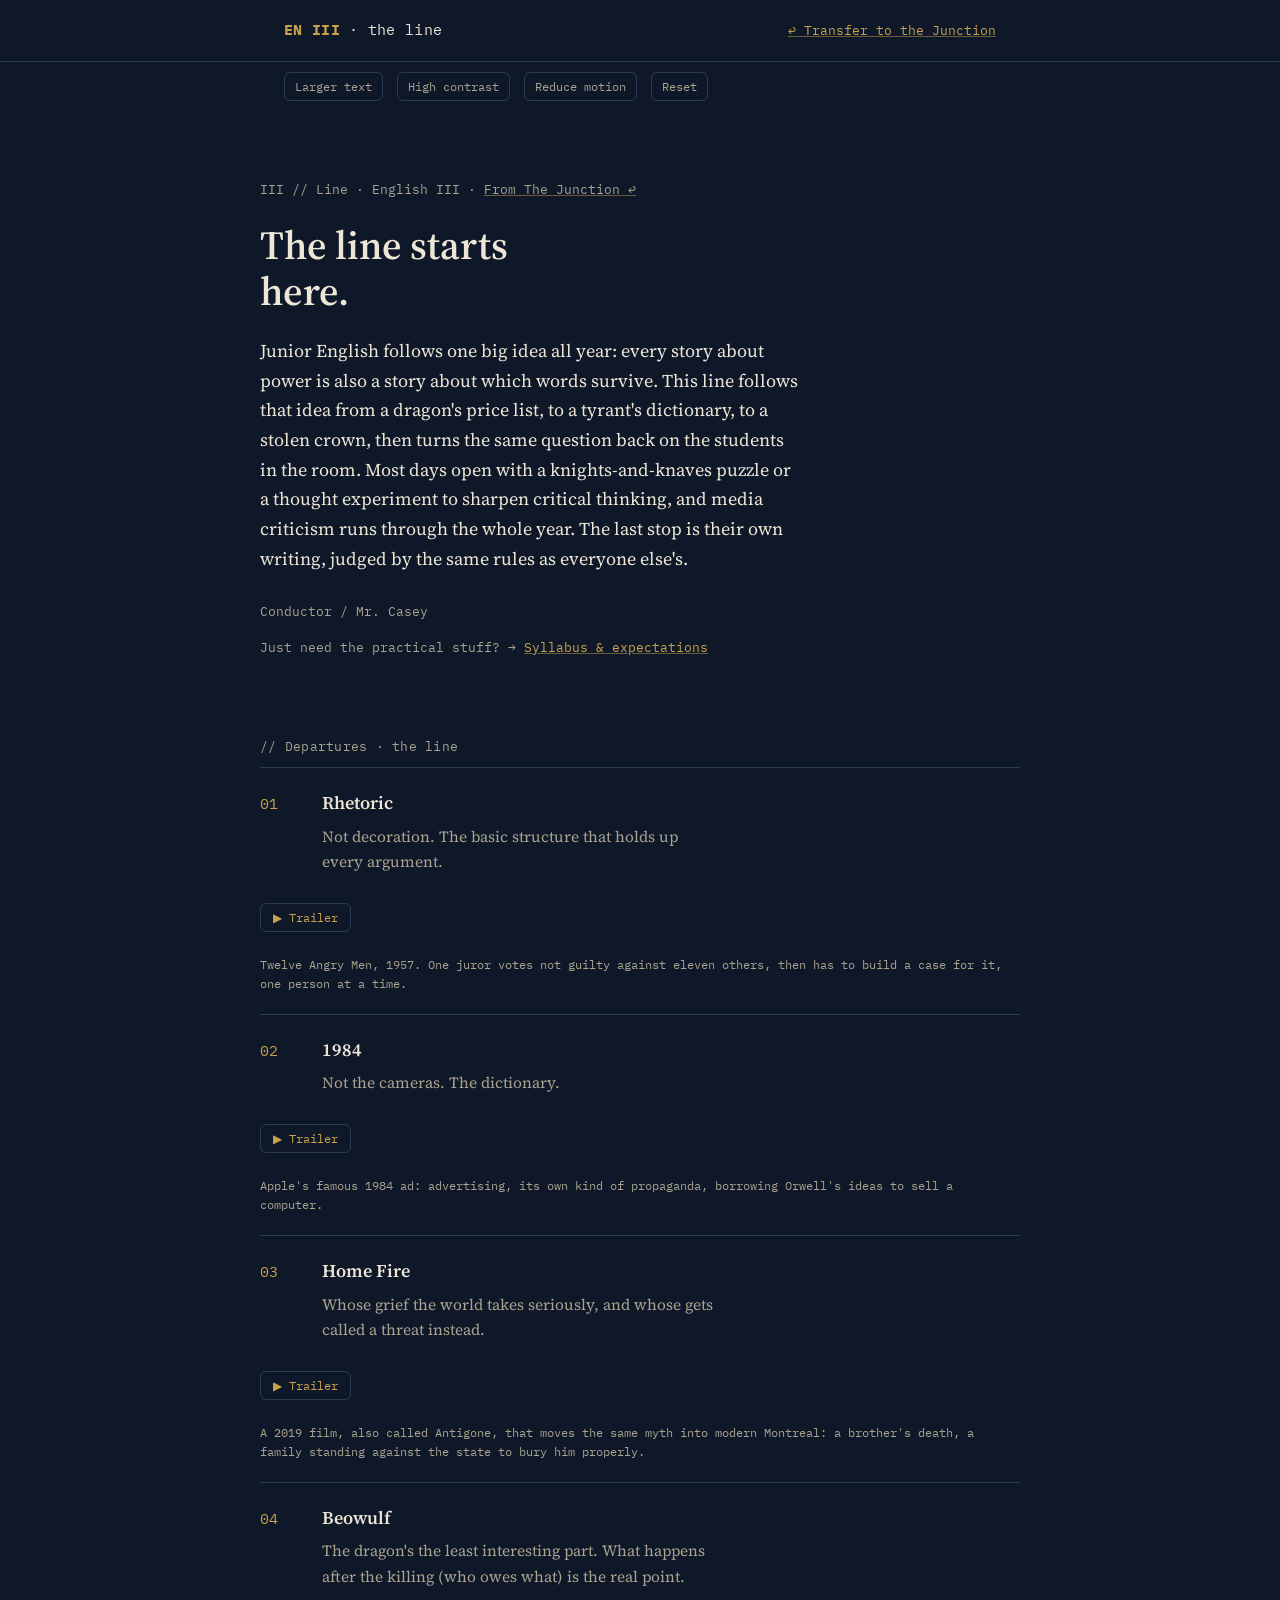
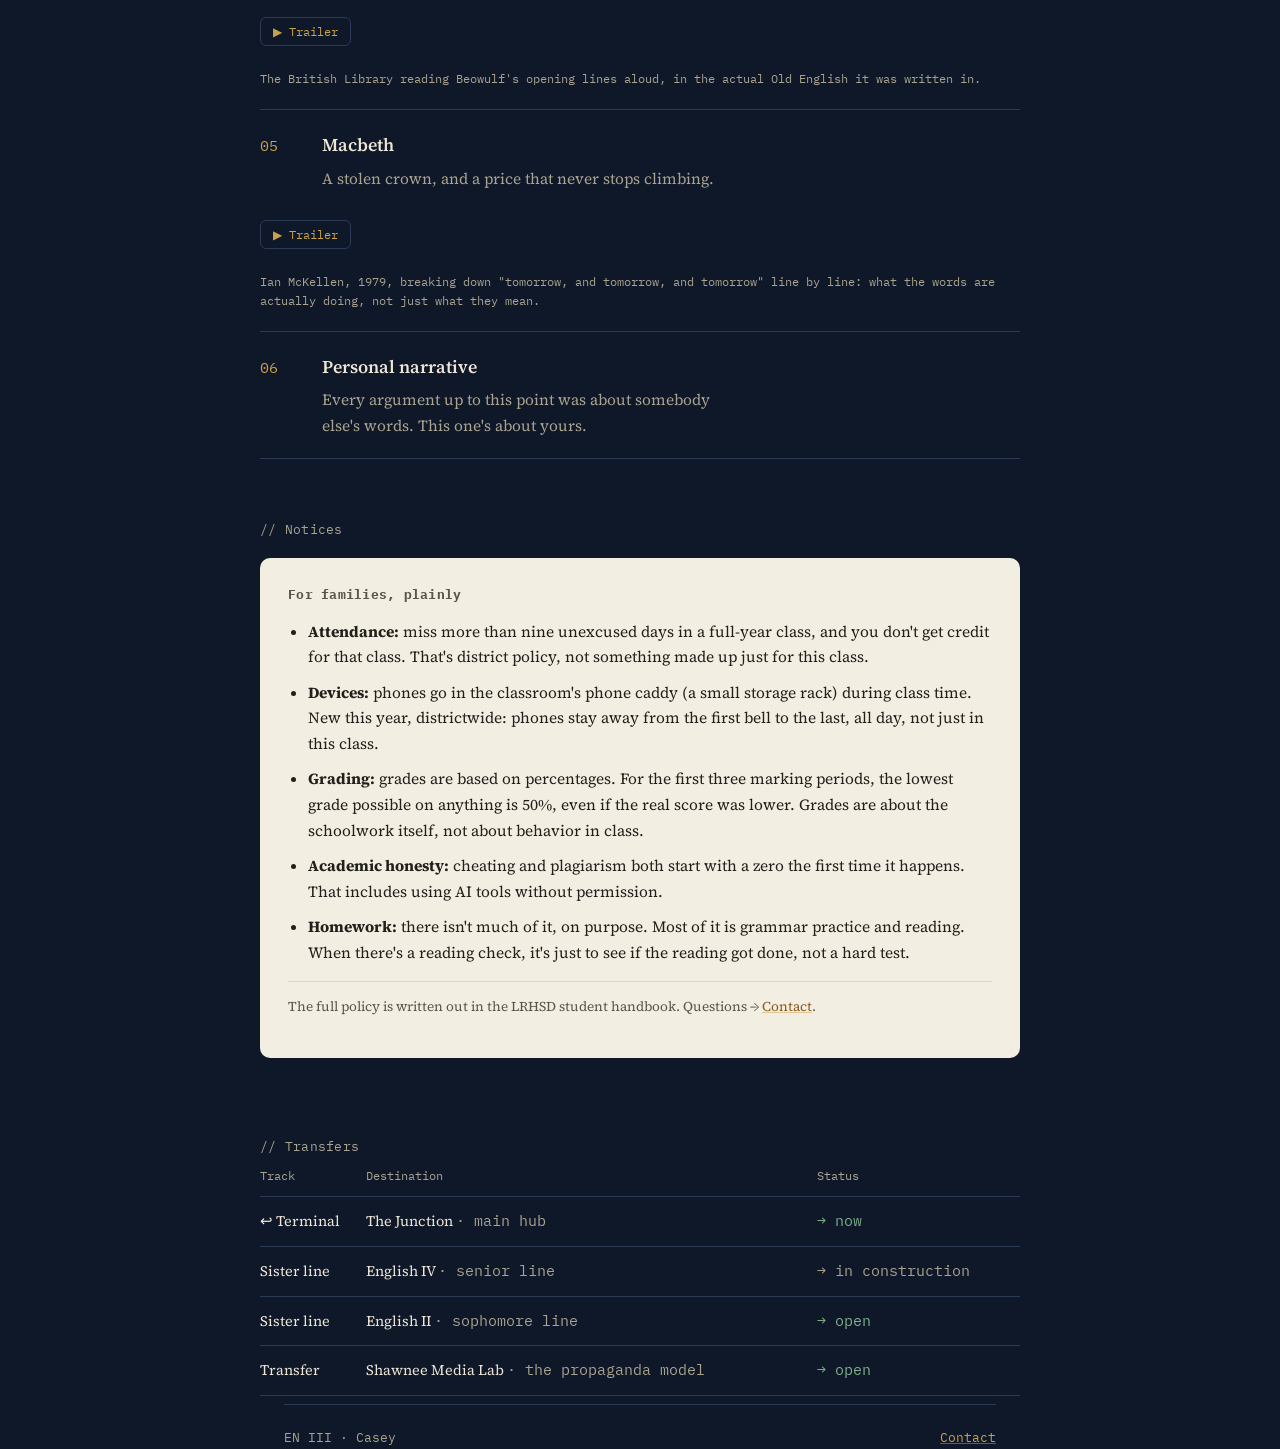
==== index.html @ c31d01c5 "Initial commit: english3 site source The junior-year English III line: an overview page (the six sto" ====
<!DOCTYPE html>
<html lang="en">
<head>
<meta charset="UTF-8">
<meta name="viewport" content="width=device-width, initial-scale=1.0">
<title>English III · the line</title>
<meta name="description" content="Junior English III at Shawnee, a line on the Junction. Stories about power, and how they decide which words survive. Beowulf, 1984, Home Fire, and Macbeth.">
<link rel="preconnect" href="https://fonts.googleapis.com">
<link rel="preconnect" href="https://fonts.gstatic.com" crossorigin>
<link href="https://fonts.googleapis.com/css2?family=IBM+Plex+Mono:wght@400;500;600&family=Source+Serif+4:opsz,wght@8..60,400;8..60,500;8..60,600;8..60,700&display=swap" rel="stylesheet">
<style>
  :root{
    --navy:#0F1829; --navy-2:#16213A; --navy-3:#1C2A47;
    --brass:#C9A24B; --brass-bright:#E3C374;
    --parchment:#EDE6D6; --parchment-dim:#A9A38F;
    --slate:#2B3A57;
    --paper:#F3EEE2; --ink:#22201A; --ink-dim:#5B5647;
    --serif:'Source Serif 4',Georgia,'Times New Roman',serif;
    --mono:'IBM Plex Mono',ui-monospace,'SFMono-Regular',Menlo,monospace;
    --radius:10px;
    --motion:1;
  }
  html.hc{
    --navy:#000000; --navy-2:#0A0A0A; --navy-3:#141414;
    --brass:#FFD866; --brass-bright:#FFE799;
    --parchment:#FFFFFF; --parchment-dim:#D8D8D8;
    --slate:#4A4A4A; --paper:#FFFFFF; --ink:#000000; --ink-dim:#333333;
  }
  html.rm{ --motion:0; }
  *{box-sizing:border-box;}
  html{scroll-behavior:smooth;}
  html.rm{scroll-behavior:auto;}
  body{
    margin:0; background:var(--navy); color:var(--parchment);
    font-family:var(--serif); font-size:17px; line-height:1.65;
    -webkit-font-smoothing:antialiased;
  }
  html.big body{ font-size:20px; }
  a{color:var(--brass); text-decoration-color:rgba(201,162,75,.5);}
  a:hover{color:var(--brass-bright);}
  a:focus-visible, button:focus-visible{
    outline:2px solid var(--brass-bright); outline-offset:3px;
  }
  .wrap{max-width:760px; margin:0 auto; padding:0 24px;}
  .mono{font-family:var(--mono);}
  .eyebrow{
    font-family:var(--mono); font-size:12.5px; letter-spacing:.02em;
    color:var(--parchment-dim); margin:0 0 10px;
  }

  /* header */
  header.top{
    border-bottom:1px solid var(--slate); padding:18px 0;
    position:sticky; top:0; background:var(--navy); z-index:10;
  }
  .top-row{display:flex; align-items:baseline; justify-content:space-between; gap:16px; flex-wrap:wrap;}
  .line-id{font-family:var(--mono); font-size:15px; letter-spacing:.02em; color:var(--parchment);}
  .line-id b{color:var(--brass);}
  .back-link{font-family:var(--mono); font-size:13px; white-space:nowrap;}

  /* hero */
  .hero{padding:56px 0 20px;}
  .breadcrumb{font-family:var(--mono); font-size:12.5px; color:var(--parchment-dim); margin-bottom:22px;}
  .breadcrumb a{color:var(--parchment-dim);}
  h1{
    font-family:var(--serif); font-weight:600; font-size:clamp(28px,4.6vw,40px);
    line-height:1.15; margin:0 0 22px; max-width:14ch;
  }
  h1 em{font-style:italic; color:var(--brass);}
  .thesis{max-width:60ch; font-size:18px; color:var(--parchment); margin:0 0 8px;}
  .thesis b{color:var(--brass-bright); font-weight:600;}
  .conductor-line{font-family:var(--mono); font-size:13px; color:var(--parchment-dim); margin:28px 0 14px;}

  /* photo empty-state */
  .photo-slot{
    border:1.5px dashed var(--slate); border-radius:var(--radius);
    padding:26px; display:flex; flex-direction:column; gap:6px;
    max-width:340px; color:var(--parchment-dim);
  }
  .photo-slot .fname{font-family:var(--mono); font-size:12px; color:var(--brass);}
  .photo-slot .note{font-size:14px; margin:0;}
  .status-line{
    font-family:var(--mono); font-size:12.5px; color:var(--parchment-dim);
    border-top:1px solid var(--slate); border-bottom:1px solid var(--slate);
    padding:14px 0; margin:36px 0 0;
  }

  /* departures */
  section.departures{padding:44px 0 8px;}
  .dep-list{list-style:none; margin:0; padding:0; border-top:1px solid var(--slate);}
  .dep{
    display:grid; grid-template-columns:44px 1fr auto; gap:18px;
    align-items:baseline; padding:20px 0; border-bottom:1px solid var(--slate);
  }
  .dep-num{font-family:var(--mono); color:var(--brass); font-size:15px;}
  .dep-body h3{margin:0 0 6px; font-size:18px; font-weight:600;}
  .dep-body p{margin:0; color:var(--parchment-dim); font-size:15.5px; max-width:50ch;}
  .dep-status{
    font-family:var(--mono); font-size:11.5px; color:var(--parchment-dim);
    white-space:nowrap; align-self:start; padding-top:3px;
  }
  .order-note{
    font-family:var(--mono); font-size:12.5px; color:var(--parchment-dim);
    margin:16px 0 0;
  }

  /* notices */
  section.notices{padding:52px 0 8px;}
  .notice{
    background:var(--paper); color:var(--ink); border-radius:var(--radius);
    padding:26px 28px; margin:18px 0;
  }
  .notice h3{
    font-family:var(--mono); font-size:12.5px; letter-spacing:.02em;
    text-transform:none; margin:0 0 14px; color:var(--ink-dim);
  }
  .notice ul{margin:0; padding-left:20px;}
  .notice li{margin:0 0 10px; font-size:15.5px;}
  .notice li:last-child{margin-bottom:0;}
  .notice a{color:#8A5A1C;}
  .notice .fine{font-size:13.5px; color:var(--ink-dim); margin-top:16px; padding-top:14px; border-top:1px solid #DDD5C2;}

  /* transfers */
  section.transfers{padding:52px 0 8px;}
  table{width:100%; border-collapse:collapse; font-size:14.5px;}
  th{
    font-family:var(--mono); font-size:11.5px; text-align:left; color:var(--parchment-dim);
    font-weight:400; padding:0 0 10px; border-bottom:1px solid var(--slate);
  }
  td{padding:12px 0; border-bottom:1px solid var(--slate); vertical-align:baseline;}
  .status-open{color:#7FB08A;}
  .status-plan{color:var(--parchment-dim);}

  /* footer */
  footer{padding:40px 0 60px; margin-top:20px;}
  .foot-row{
    display:flex; justify-content:space-between; align-items:center;
    flex-wrap:wrap; gap:12px; font-family:var(--mono); font-size:13px; color:var(--parchment-dim);
    border-top:1px solid var(--slate); padding-top:22px;
  }

  /* accessibility bar */
  .a11y{
    max-width:760px; margin:0 auto; padding:10px 24px;
    display:flex; gap:14px; flex-wrap:wrap; font-family:var(--mono); font-size:12px;
  }
  .a11y button{
    background:none; border:1px solid var(--slate); color:var(--parchment-dim);
    padding:6px 10px; border-radius:6px; cursor:pointer; font-family:var(--mono); font-size:12px;
  }
  .a11y button:hover{color:var(--parchment); border-color:var(--brass);}
  .a11y button[aria-pressed="true"]{color:var(--navy); background:var(--brass); border-color:var(--brass);}

  /* trailers */
  .trailer-toggle{
    grid-column:1 / -1; margin-top:10px; width:max-content;
    background:none; border:1px solid var(--slate); color:var(--brass);
    font-family:var(--mono); font-size:12px; padding:6px 12px; border-radius:6px; cursor:pointer;
  }
  .trailer-toggle:hover{border-color:var(--brass); color:var(--brass-bright);}
  .trailer-toggle[aria-expanded="true"]{color:var(--brass-bright);}
  .trailer-embed{
    grid-column:1 / -1; margin-top:14px; position:relative; width:100%;
    padding-bottom:56.25%; height:0; overflow:hidden; border-radius:var(--radius); display:none;
  }
  .trailer-embed.open{display:block;}
  .trailer-embed iframe{position:absolute; top:0; left:0; width:100%; height:100%; border:0;}
  .trailer-note{grid-column:1 / -1; margin:6px 0 0; font-family:var(--mono); font-size:11.5px; color:var(--parchment-dim);}
  .trailer-empty{
    grid-column:1 / -1; margin-top:10px; border:1.5px dashed var(--slate); border-radius:8px;
    padding:10px 14px; font-family:var(--mono); font-size:12px; color:var(--parchment-dim);
  }

  @media (max-width:560px){
    .dep{grid-template-columns:32px 1fr; }
    .dep-status{grid-column:2; }
    table, thead, tbody, tr, th, td{display:block;}
    thead{display:none;}
    table{border-top:1px solid var(--slate);}
    tr{border-bottom:1px solid var(--slate); padding:12px 0;}
    td{border:none; padding:2px 0;}
    td::before{
      content:attr(data-label) ": "; font-family:var(--mono);
      font-size:11px; color:var(--parchment-dim);
    }
  }
</style>
</head>
<body>

<h2 style="position:absolute;width:1px;height:1px;overflow:hidden;clip:rect(0,0,0,0);white-space:nowrap;">
  English III line page: a course overview, six stops still being planned, and a plain notice for families about attendance, phones, grades, and academic honesty.
</h2>

<header class="top">
  <div class="wrap top-row">
    <span class="line-id"><b>EN III</b> · the line</span>
    <a class="back-link" href="https://shawneehub.netlify.app/">↩ Transfer to the Junction</a>
  </div>
</header>

<div class="a11y" role="group" aria-label="Accessibility settings">
  <button type="button" id="btn-big" aria-pressed="false">Larger text</button>
  <button type="button" id="btn-hc" aria-pressed="false">High contrast</button>
  <button type="button" id="btn-rm" aria-pressed="false">Reduce motion</button>
  <button type="button" id="btn-reset">Reset</button>
</div>

<main>
  <section class="hero wrap">
    <p class="breadcrumb">III // Line · English III · <a href="https://shawneehub.netlify.app/">From The Junction ↩</a></p>
    <h1>The line starts here.</h1>
    <p class="thesis">Junior English follows one big idea all year: every story about power is also a story about which words survive. This line follows that idea from a dragon's price list, to a tyrant's dictionary, to a stolen crown, then turns the same question back on the students in the room. Most days open with a knights-and-knaves puzzle or a thought experiment to sharpen critical thinking, and media criticism runs through the whole year. The last stop is their own writing, judged by the same rules as everyone else's.</p>

    <p class="conductor-line">Conductor / Mr. Casey</p>
    <p class="conductor-line" style="margin-top:14px;">Just need the practical stuff? → <a href="/syllabus/">Syllabus &amp; expectations</a></p>
  </section>

  <section class="departures wrap">
    <p class="eyebrow">// Departures · the line</p>
    <ol class="dep-list">
      <li class="dep">
        <span class="dep-num mono">01</span>
        <div class="dep-body">
          <h3>Rhetoric</h3>
          <p>Not decoration. The basic structure that holds up every argument.</p>
        </div>
        <button type="button" class="trailer-toggle" aria-expanded="false" data-video="5xNlNV-UIUs">▶ Trailer</button>
        <div class="trailer-embed"></div>
        <p class="trailer-note">Twelve Angry Men, 1957. One juror votes not guilty against eleven others, then has to build a case for it, one person at a time.</p>
      </li>
      <li class="dep">
        <span class="dep-num mono">02</span>
        <div class="dep-body">
          <h3>1984</h3>
          <p>Not the cameras. The dictionary.</p>
        </div>
        <button type="button" class="trailer-toggle" aria-expanded="false" data-video="2zfqw8nhUwA">▶ Trailer</button>
        <div class="trailer-embed"></div>
        <p class="trailer-note">Apple's famous 1984 ad: advertising, its own kind of propaganda, borrowing Orwell's ideas to sell a computer.</p>
      </li>
      <li class="dep">
        <span class="dep-num mono">03</span>
        <div class="dep-body">
          <h3>Home Fire</h3>
          <p>Whose grief the world takes seriously, and whose gets called a threat instead.</p>
        </div>
        <button type="button" class="trailer-toggle" aria-expanded="false" data-video="3fFG0wYyR0Q">▶ Trailer</button>
        <div class="trailer-embed"></div>
        <p class="trailer-note">A 2019 film, also called Antigone, that moves the same myth into modern Montreal: a brother's death, a family standing against the state to bury him properly.</p>
      </li>
      <li class="dep">
        <span class="dep-num mono">04</span>
        <div class="dep-body">
          <h3>Beowulf</h3>
          <p>The dragon's the least interesting part. What happens after the killing (who owes what) is the real point.</p>
        </div>
        <button type="button" class="trailer-toggle" aria-expanded="false" data-video="QT5nja2Wy28">▶ Trailer</button>
        <div class="trailer-embed"></div>
        <p class="trailer-note">The British Library reading Beowulf's opening lines aloud, in the actual Old English it was written in.</p>
      </li>
      <li class="dep">
        <span class="dep-num mono">05</span>
        <div class="dep-body">
          <h3>Macbeth</h3>
          <p>A stolen crown, and a price that never stops climbing.</p>
        </div>
        <button type="button" class="trailer-toggle" aria-expanded="false" data-video="zGbZCgHQ9m8">▶ Trailer</button>
        <div class="trailer-embed"></div>
        <p class="trailer-note">Ian McKellen, 1979, breaking down "tomorrow, and tomorrow, and tomorrow" line by line: what the words are actually doing, not just what they mean.</p>
      </li>
      <li class="dep">
        <span class="dep-num mono">06</span>
        <div class="dep-body">
          <h3>Personal narrative</h3>
          <p>Every argument up to this point was about somebody else's words. This one's about yours.</p>
        </div>
      </li>
    </ol>
  </section>

  <section class="notices wrap">
    <p class="eyebrow">// Notices</p>
    <div class="notice">
      <h3>For families, plainly</h3>
      <ul>
        <li><b>Attendance:</b> miss more than nine unexcused days in a full-year class, and you don't get credit for that class. That's district policy, not something made up just for this class.</li>
        <li><b>Devices:</b> phones go in the classroom's phone caddy (a small storage rack) during class time. New this year, districtwide: phones stay away from the first bell to the last, all day, not just in this class.</li>
        <li><b>Grading:</b> grades are based on percentages. For the first three marking periods, the lowest grade possible on anything is 50%, even if the real score was lower. Grades are about the schoolwork itself, not about behavior in class.</li>
        <li><b>Academic honesty:</b> cheating and plagiarism both start with a zero the first time it happens. That includes using AI tools without permission.</li>
        <li><b>Homework:</b> there isn't much of it, on purpose. Most of it is grammar practice and reading. When there's a reading check, it's just to see if the reading got done, not a hard test.</li>
      </ul>
      <p class="fine">The full policy is written out in the LRHSD student handbook. Questions → <a href="https://shawneehub.netlify.app/pages/contact">Contact</a>.</p>
    </div>
  </section>

  <section class="transfers wrap">
    <p class="eyebrow">// Transfers</p>
    <table>
      <thead><tr><th>Track</th><th>Destination</th><th>Status</th></tr></thead>
      <tbody>
        <tr><td data-label="Track">↩ Terminal</td><td data-label="Destination">The Junction <span class="mono" style="color:var(--parchment-dim);">· main hub</span></td><td data-label="Status" class="status-open mono">→ now</td></tr>
        <tr><td data-label="Track">Sister line</td><td data-label="Destination">English IV <span class="mono" style="color:var(--parchment-dim);">· senior line</span></td><td data-label="Status" class="status-plan mono">→ in construction</td></tr>
        <tr><td data-label="Track">Sister line</td><td data-label="Destination">English II <span class="mono" style="color:var(--parchment-dim);">· sophomore line</span></td><td data-label="Status" class="status-open mono">→ open</td></tr>
        <tr><td data-label="Track">Transfer</td><td data-label="Destination">Shawnee Media Lab <span class="mono" style="color:var(--parchment-dim);">· the propaganda model</span></td><td data-label="Status" class="status-open mono">→ open</td></tr>
      </tbody>
    </table>
  </section>

  <footer class="wrap">
    <div class="foot-row">
      <span>EN III · Casey</span>
      <a href="https://shawneehub.netlify.app/pages/contact">Contact</a>
    </div>
  </footer>
</main>

<script>
(function(){
  var html = document.documentElement;
  var map = { big:'btn-big', hc:'btn-hc', rm:'btn-rm' };
  function apply(){
    Object.keys(map).forEach(function(cls){
      var on = localStorage.getItem('en3-'+cls) === '1';
      html.classList.toggle(cls, on);
      document.getElementById(map[cls]).setAttribute('aria-pressed', on ? 'true' : 'false');
    });
  }
  Object.keys(map).forEach(function(cls){
    document.getElementById(map[cls]).addEventListener('click', function(){
      var on = localStorage.getItem('en3-'+cls) === '1';
      localStorage.setItem('en3-'+cls, on ? '0' : '1');
      apply();
    });
  });
  document.getElementById('btn-reset').addEventListener('click', function(){
    Object.keys(map).forEach(function(cls){ localStorage.removeItem('en3-'+cls); });
    apply();
  });
  apply();

  document.querySelectorAll('.trailer-toggle').forEach(function(btn){
    var embed = btn.nextElementSibling;
    btn.addEventListener('click', function(){
      var open = btn.getAttribute('aria-expanded') === 'true';
      if (open){
        embed.classList.remove('open');
        embed.innerHTML = '';
        btn.setAttribute('aria-expanded','false');
        btn.textContent = '▶ Trailer';
      } else {
        var id = btn.getAttribute('data-video');
        var iframe = document.createElement('iframe');
        iframe.src = 'https://www.youtube-nocookie.com/embed/' + id;
        iframe.title = btn.closest('.dep').querySelector('h3').textContent + ' trailer';
        iframe.allow = 'accelerometer; encrypted-media; gyroscope; picture-in-picture';
        iframe.loading = 'lazy';
        embed.appendChild(iframe);
        embed.classList.add('open');
        btn.setAttribute('aria-expanded','true');
        btn.textContent = '▲ Close';
      }
    });
  });
})();
</script>
</body>
</html>
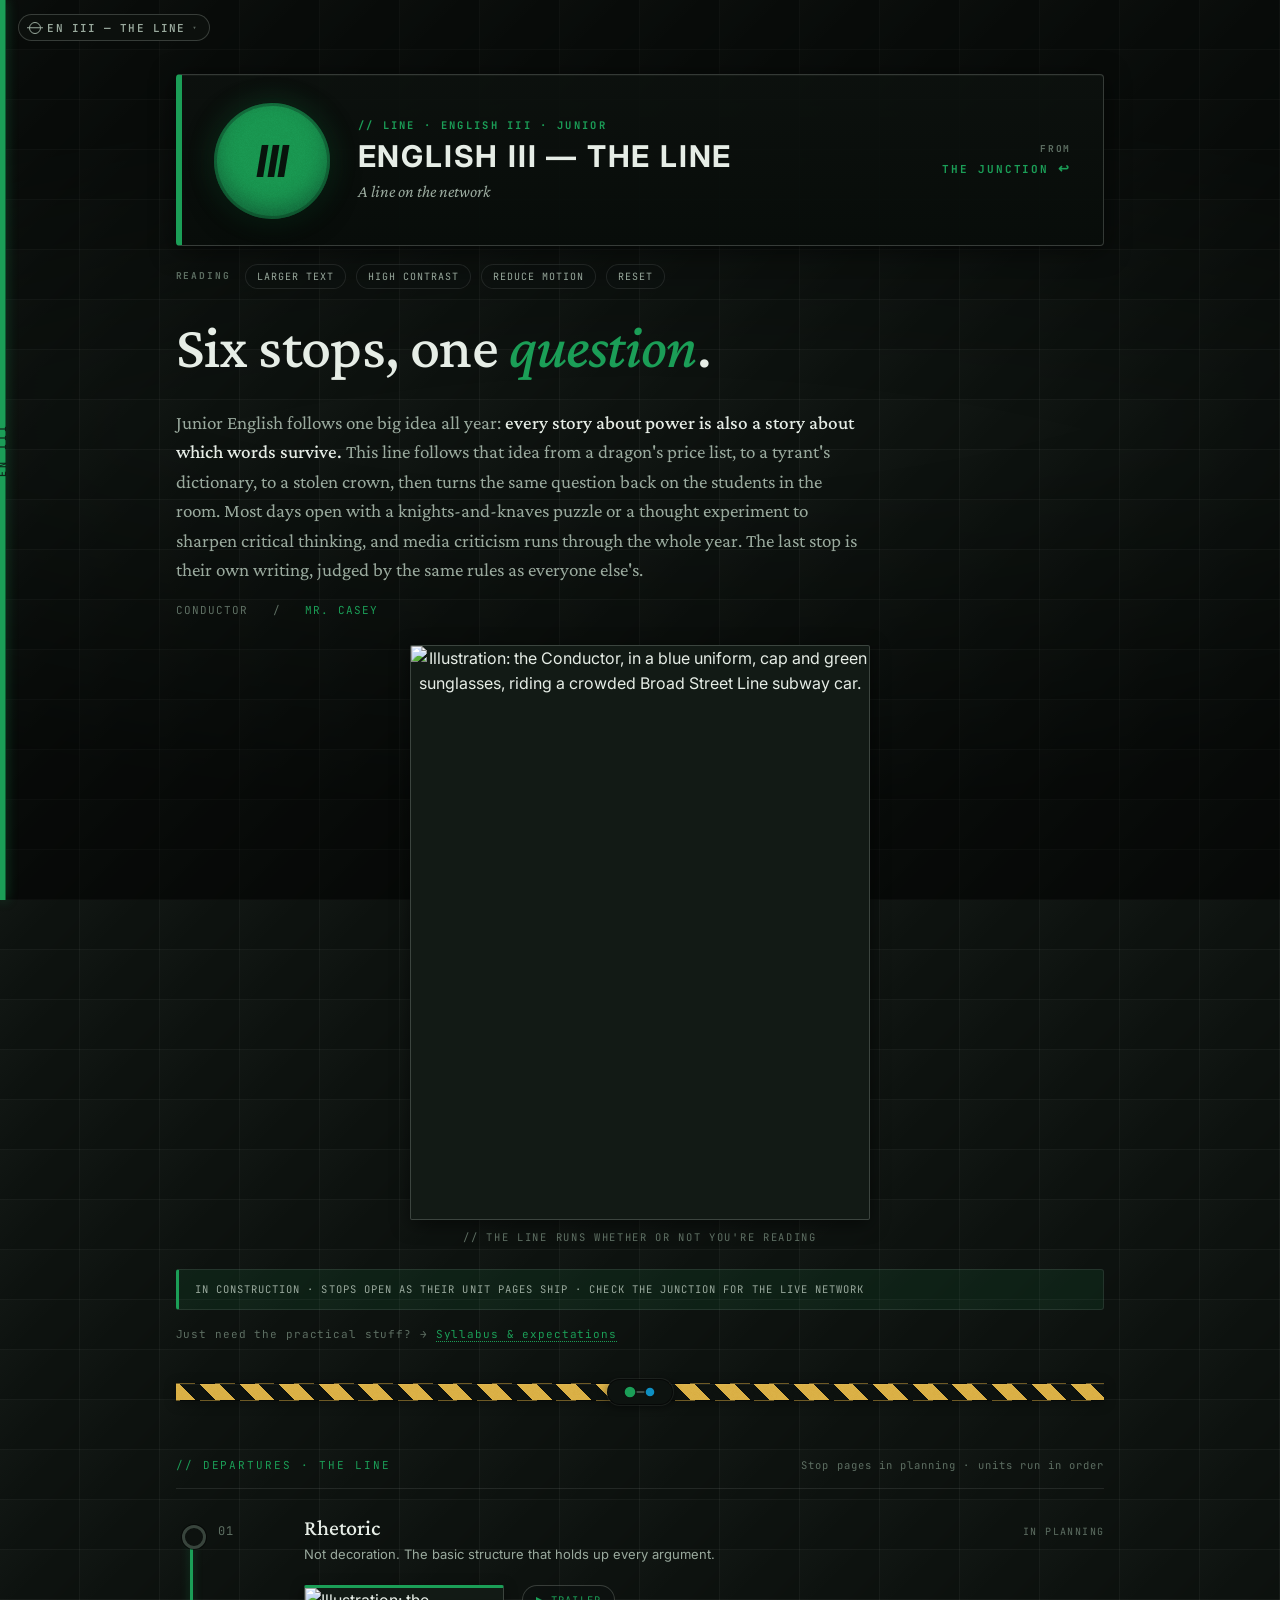
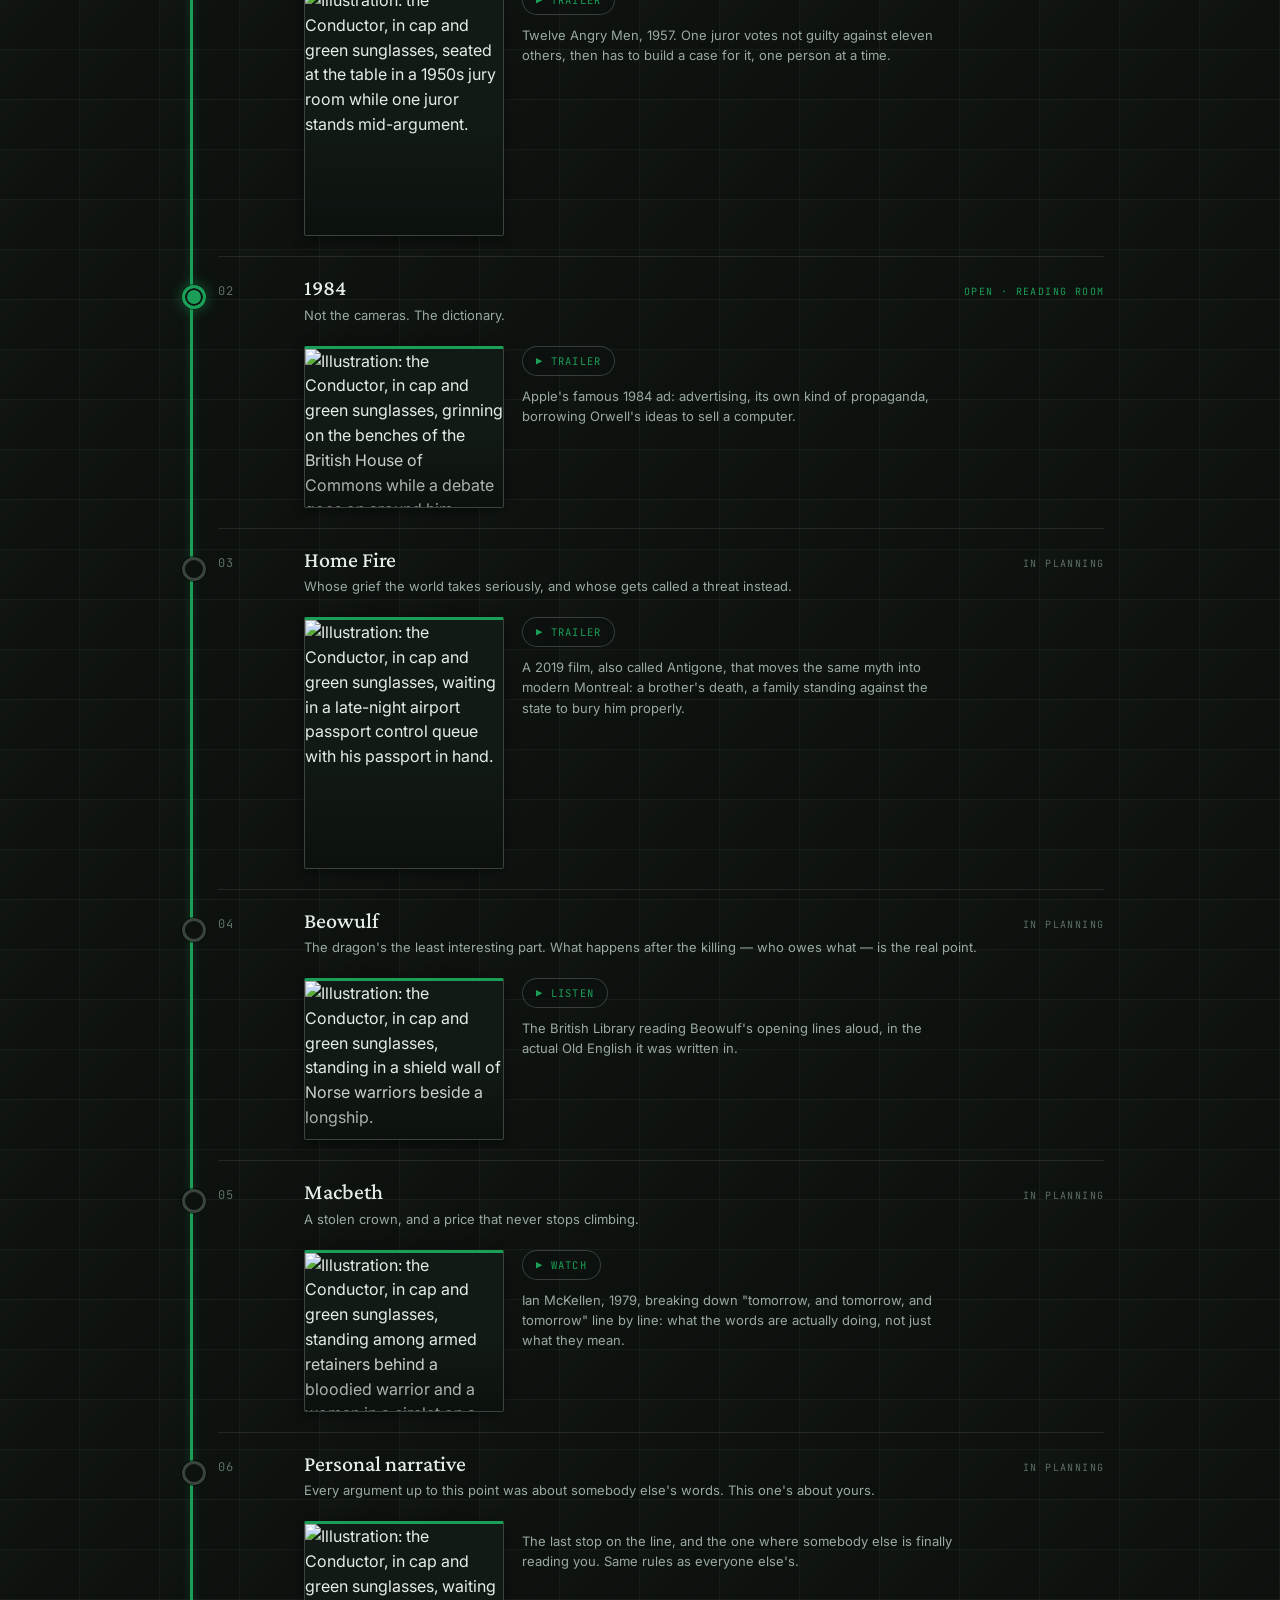
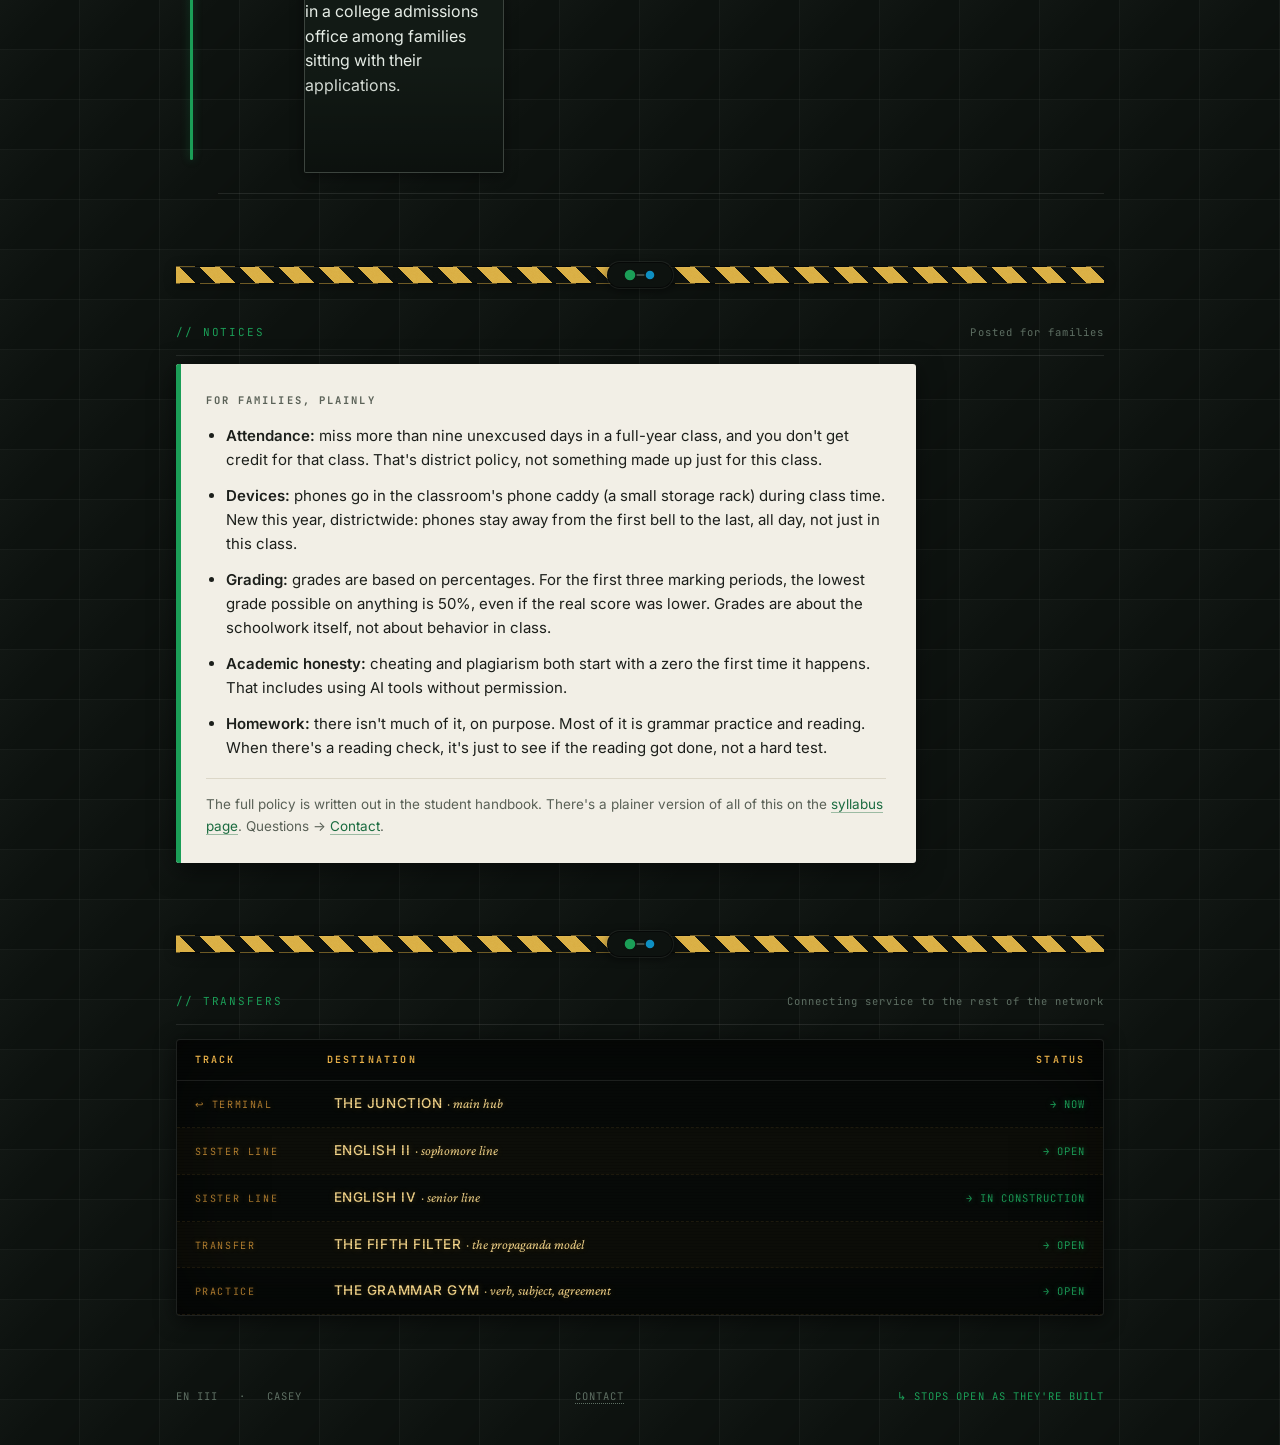
==== commit d04eca38: "English III: line page, SEPTA styles and icons as live Root files exactly as caseyenglish3.netlify.a" ====
--- a/index.html
+++ b/index.html
@@ -3,284 +3,885 @@
 <head>
 <meta charset="UTF-8">
 <meta name="viewport" content="width=device-width, initial-scale=1.0">
-<title>English III · the line</title>
-<meta name="description" content="Junior English III at Shawnee, a line on the Junction. Stories about power, and how they decide which words survive. Beowulf, 1984, Home Fire, and Macbeth.">
+<title>English III — the line</title>
+<meta name="description" content="Junior English III at Shawnee, a line on the Junction. Stories about power, and how they decide which words survive. Rhetoric, 1984, Home Fire, Beowulf, Macbeth.">
+<link rel="icon" href="/favicon.svg" type="image/svg+xml">
+<link rel="alternate icon" href="/favicon.ico" sizes="48x48 32x32 16x16">
+<link rel="apple-touch-icon" href="/apple-touch-icon.png">
+<meta name="theme-color" content="#0D120F">
+<link rel="canonical" href="https://caseyenglish3.netlify.app/">
+<meta property="og:type" content="website">
+<meta property="og:site_name" content="The Junction">
+<meta property="og:title" content="English III — the line">
+<meta property="og:description" content="Junior English III at Shawnee. Every story about power is also a story about which words survive. Six stops: rhetoric, 1984, Home Fire, Beowulf, Macbeth, and your own writing.">
+<meta property="og:url" content="https://caseyenglish3.netlify.app/">
+<meta property="og:image" content="https://caseyenglish3.netlify.app/img/og-card.jpg">
+<meta property="og:image:type" content="image/jpeg">
+<meta property="og:image:width" content="1200">
+<meta property="og:image:height" content="630">
+<meta property="og:image:alt" content="The Conductor busking with an accordion on a green-tiled subway platform, under the words English III — the line.">
+<meta name="twitter:card" content="summary_large_image">
+<meta name="twitter:title" content="English III — the line">
+<meta name="twitter:description" content="Junior English III at Shawnee. Every story about power is also a story about which words survive.">
+<meta name="twitter:image" content="https://caseyenglish3.netlify.app/img/og-card.jpg">
 <link rel="preconnect" href="https://fonts.googleapis.com">
 <link rel="preconnect" href="https://fonts.gstatic.com" crossorigin>
-<link href="https://fonts.googleapis.com/css2?family=IBM+Plex+Mono:wght@400;500;600&family=Source+Serif+4:opsz,wght@8..60,400;8..60,500;8..60,600;8..60,700&display=swap" rel="stylesheet">
+<link href="https://fonts.googleapis.com/css2?family=Crimson+Pro:ital,wght@0,400;0,500;0,600;1,400&family=Inter:wght@300;400;500;600;700&family=JetBrains+Mono:wght@400;500;700&display=swap" rel="stylesheet">
+
 <style>
-  :root{
-    --navy:#0F1829; --navy-2:#16213A; --navy-3:#1C2A47;
-    --brass:#C9A24B; --brass-bright:#E3C374;
-    --parchment:#EDE6D6; --parchment-dim:#A9A38F;
-    --slate:#2B3A57;
-    --paper:#F3EEE2; --ink:#22201A; --ink-dim:#5B5647;
-    --serif:'Source Serif 4',Georgia,'Times New Roman',serif;
-    --mono:'IBM Plex Mono',ui-monospace,'SFMono-Regular',Menlo,monospace;
-    --radius:10px;
-    --motion:1;
-  }
-  html.hc{
-    --navy:#000000; --navy-2:#0A0A0A; --navy-3:#141414;
-    --brass:#FFD866; --brass-bright:#FFE799;
-    --parchment:#FFFFFF; --parchment-dim:#D8D8D8;
-    --slate:#4A4A4A; --paper:#FFFFFF; --ink:#000000; --ink-dim:#333333;
-  }
-  html.rm{ --motion:0; }
-  *{box-sizing:border-box;}
-  html{scroll-behavior:smooth;}
-  html.rm{scroll-behavior:auto;}
-  body{
-    margin:0; background:var(--navy); color:var(--parchment);
-    font-family:var(--serif); font-size:17px; line-height:1.65;
-    -webkit-font-smoothing:antialiased;
-  }
-  html.big body{ font-size:20px; }
-  a{color:var(--brass); text-decoration-color:rgba(201,162,75,.5);}
-  a:hover{color:var(--brass-bright);}
-  a:focus-visible, button:focus-visible{
-    outline:2px solid var(--brass-bright); outline-offset:3px;
-  }
-  .wrap{max-width:760px; margin:0 auto; padding:0 24px;}
-  .mono{font-family:var(--mono);}
-  .eyebrow{
-    font-family:var(--mono); font-size:12.5px; letter-spacing:.02em;
-    color:var(--parchment-dim); margin:0 0 10px;
-  }
-
-  /* header */
-  header.top{
-    border-bottom:1px solid var(--slate); padding:18px 0;
-    position:sticky; top:0; background:var(--navy); z-index:10;
-  }
-  .top-row{display:flex; align-items:baseline; justify-content:space-between; gap:16px; flex-wrap:wrap;}
-  .line-id{font-family:var(--mono); font-size:15px; letter-spacing:.02em; color:var(--parchment);}
-  .line-id b{color:var(--brass);}
-  .back-link{font-family:var(--mono); font-size:13px; white-space:nowrap;}
-
-  /* hero */
-  .hero{padding:56px 0 20px;}
-  .breadcrumb{font-family:var(--mono); font-size:12.5px; color:var(--parchment-dim); margin-bottom:22px;}
-  .breadcrumb a{color:var(--parchment-dim);}
-  h1{
-    font-family:var(--serif); font-weight:600; font-size:clamp(28px,4.6vw,40px);
-    line-height:1.15; margin:0 0 22px; max-width:14ch;
-  }
-  h1 em{font-style:italic; color:var(--brass);}
-  .thesis{max-width:60ch; font-size:18px; color:var(--parchment); margin:0 0 8px;}
-  .thesis b{color:var(--brass-bright); font-weight:600;}
-  .conductor-line{font-family:var(--mono); font-size:13px; color:var(--parchment-dim); margin:28px 0 14px;}
-
-  /* photo empty-state */
-  .photo-slot{
-    border:1.5px dashed var(--slate); border-radius:var(--radius);
-    padding:26px; display:flex; flex-direction:column; gap:6px;
-    max-width:340px; color:var(--parchment-dim);
-  }
-  .photo-slot .fname{font-family:var(--mono); font-size:12px; color:var(--brass);}
-  .photo-slot .note{font-size:14px; margin:0;}
-  .status-line{
-    font-family:var(--mono); font-size:12.5px; color:var(--parchment-dim);
-    border-top:1px solid var(--slate); border-bottom:1px solid var(--slate);
-    padding:14px 0; margin:36px 0 0;
-  }
-
-  /* departures */
-  section.departures{padding:44px 0 8px;}
-  .dep-list{list-style:none; margin:0; padding:0; border-top:1px solid var(--slate);}
-  .dep{
-    display:grid; grid-template-columns:44px 1fr auto; gap:18px;
-    align-items:baseline; padding:20px 0; border-bottom:1px solid var(--slate);
-  }
-  .dep-num{font-family:var(--mono); color:var(--brass); font-size:15px;}
-  .dep-body h3{margin:0 0 6px; font-size:18px; font-weight:600;}
-  .dep-body p{margin:0; color:var(--parchment-dim); font-size:15.5px; max-width:50ch;}
-  .dep-status{
-    font-family:var(--mono); font-size:11.5px; color:var(--parchment-dim);
-    white-space:nowrap; align-self:start; padding-top:3px;
-  }
-  .order-note{
-    font-family:var(--mono); font-size:12.5px; color:var(--parchment-dim);
-    margin:16px 0 0;
-  }
-
-  /* notices */
-  section.notices{padding:52px 0 8px;}
-  .notice{
-    background:var(--paper); color:var(--ink); border-radius:var(--radius);
-    padding:26px 28px; margin:18px 0;
-  }
-  .notice h3{
-    font-family:var(--mono); font-size:12.5px; letter-spacing:.02em;
-    text-transform:none; margin:0 0 14px; color:var(--ink-dim);
-  }
-  .notice ul{margin:0; padding-left:20px;}
-  .notice li{margin:0 0 10px; font-size:15.5px;}
-  .notice li:last-child{margin-bottom:0;}
-  .notice a{color:#8A5A1C;}
-  .notice .fine{font-size:13.5px; color:var(--ink-dim); margin-top:16px; padding-top:14px; border-top:1px solid #DDD5C2;}
-
-  /* transfers */
-  section.transfers{padding:52px 0 8px;}
-  table{width:100%; border-collapse:collapse; font-size:14.5px;}
-  th{
-    font-family:var(--mono); font-size:11.5px; text-align:left; color:var(--parchment-dim);
-    font-weight:400; padding:0 0 10px; border-bottom:1px solid var(--slate);
-  }
-  td{padding:12px 0; border-bottom:1px solid var(--slate); vertical-align:baseline;}
-  .status-open{color:#7FB08A;}
-  .status-plan{color:var(--parchment-dim);}
-
-  /* footer */
-  footer{padding:40px 0 60px; margin-top:20px;}
-  .foot-row{
-    display:flex; justify-content:space-between; align-items:center;
-    flex-wrap:wrap; gap:12px; font-family:var(--mono); font-size:13px; color:var(--parchment-dim);
-    border-top:1px solid var(--slate); padding-top:22px;
-  }
-
-  /* accessibility bar */
-  .a11y{
-    max-width:760px; margin:0 auto; padding:10px 24px;
-    display:flex; gap:14px; flex-wrap:wrap; font-family:var(--mono); font-size:12px;
-  }
-  .a11y button{
-    background:none; border:1px solid var(--slate); color:var(--parchment-dim);
-    padding:6px 10px; border-radius:6px; cursor:pointer; font-family:var(--mono); font-size:12px;
-  }
-  .a11y button:hover{color:var(--parchment); border-color:var(--brass);}
-  .a11y button[aria-pressed="true"]{color:var(--navy); background:var(--brass); border-color:var(--brass);}
-
-  /* trailers */
-  .trailer-toggle{
-    grid-column:1 / -1; margin-top:10px; width:max-content;
-    background:none; border:1px solid var(--slate); color:var(--brass);
-    font-family:var(--mono); font-size:12px; padding:6px 12px; border-radius:6px; cursor:pointer;
-  }
-  .trailer-toggle:hover{border-color:var(--brass); color:var(--brass-bright);}
-  .trailer-toggle[aria-expanded="true"]{color:var(--brass-bright);}
-  .trailer-embed{
-    grid-column:1 / -1; margin-top:14px; position:relative; width:100%;
-    padding-bottom:56.25%; height:0; overflow:hidden; border-radius:var(--radius); display:none;
-  }
-  .trailer-embed.open{display:block;}
-  .trailer-embed iframe{position:absolute; top:0; left:0; width:100%; height:100%; border:0;}
-  .trailer-note{grid-column:1 / -1; margin:6px 0 0; font-family:var(--mono); font-size:11.5px; color:var(--parchment-dim);}
-  .trailer-empty{
-    grid-column:1 / -1; margin-top:10px; border:1.5px dashed var(--slate); border-radius:8px;
-    padding:10px 14px; font-family:var(--mono); font-size:12px; color:var(--parchment-dim);
-  }
-
-  @media (max-width:560px){
-    .dep{grid-template-columns:32px 1fr; }
-    .dep-status{grid-column:2; }
-    table, thead, tbody, tr, th, td{display:block;}
-    thead{display:none;}
-    table{border-top:1px solid var(--slate);}
-    tr{border-bottom:1px solid var(--slate); padding:12px 0;}
-    td{border:none; padding:2px 0;}
-    td::before{
-      content:attr(data-label) ": "; font-family:var(--mono);
-      font-size:11px; color:var(--parchment-dim);
-    }
-  }
+:root {
+  --bg:           #0D120F;
+  --bg-2:         #121A15;
+  --panel:        #17211B;
+
+  --ink:          #E6EDE6;
+  --ink-mid:      #9AAA9E;
+  --ink-faint:    #5E6F63;
+  --ink-ghost:    #38443C;
+
+  --rule:         rgba(230,237,230,0.10);
+  --rule-strong:  rgba(230,237,230,0.20);
+
+  /* III = subway-surface green. SEPTA brand green is #00843D;
+     brightened here to clear 4.5:1 against --bg. */
+  --line:         #1B9E57;
+  --line-bri:     #4FCB8B;
+  --line-soft:    rgba(27,158,87,0.11);
+
+  --serif:        'Crimson Pro', Georgia, serif;
+  --display:      'Crimson Pro', Georgia, serif;
+  --sans:         'Inter', -apple-system, BlinkMacSystemFont, sans-serif;
+  --mono:         'JetBrains Mono', 'IBM Plex Mono', monospace;
+
+  --tile-bg:      #080D0A;
+  --tile-grout:   rgba(230,237,230,0.05);
+  --bead-bg:      #0D120F;
+
+  --paper:        #F2EFE6;
+  --paper-ink:    #1C1F1B;
+  --paper-dim:    #5A6157;
+
+  --motion:       1;
+}
+
+/* accessibility modes */
+html.big body { font-size: 118%; }
+html.hc {
+  --bg: #000000; --bg-2: #0A0A0A; --panel: #101010;
+  --ink: #FFFFFF; --ink-mid: #E0E0E0; --ink-faint: #BDBDBD; --ink-ghost: #8A8A8A;
+  --rule: rgba(255,255,255,0.28); --rule-strong: rgba(255,255,255,0.5);
+  --line: #37E08A; --line-bri: #7BF3B4; --line-soft: rgba(55,224,138,0.16);
+  --tile-grout: rgba(255,255,255,0.10); --bead-bg: #000000;
+  --paper: #FFFFFF; --paper-ink: #000000; --paper-dim: #333333;
+}
+html.hc body::after,
+html.hc body::before { display: none; }
+html.rm { --motion: 0; scroll-behavior: auto; }
+html.rm * { animation: none !important; transition: none !important; }
+
+* { box-sizing: border-box; margin: 0; padding: 0; }
+html { scroll-behavior: smooth; }
+
+body {
+  font-family: var(--sans);
+  background: var(--bg);
+  color: var(--ink);
+  line-height: 1.55;
+  -webkit-font-smoothing: antialiased;
+  position: relative;
+}
+
+/* TILE WALL — visible grout grid across the whole page background */
+body {
+  background-color: var(--bg);
+  background-image:
+    linear-gradient(180deg, transparent 0, transparent 49px, var(--tile-grout) 49px, var(--tile-grout) 51px, transparent 51px, transparent 100px),
+    linear-gradient(90deg,  transparent 0, transparent 79px, var(--tile-grout) 79px, var(--tile-grout) 81px, transparent 81px, transparent 160px),
+    linear-gradient(135deg, rgba(230,237,230,0.018) 0%, transparent 50%, rgba(0,0,0,0.06) 100%);
+  background-size: 80px 50px, 80px 50px, 80px 50px;
+}
+
+/* GRIME */
+body::after {
+  content: "";
+  position: fixed; inset: 0; pointer-events: none; z-index: 1;
+  background-image: url("data:image/svg+xml;utf8,<svg xmlns='http://www.w3.org/2000/svg' width='220' height='220'><filter id='n'><feTurbulence type='fractalNoise' baseFrequency='0.85' numOctaves='2' stitchTiles='stitch'/><feColorMatrix values='0 0 0 0 0  0 0 0 0 0  0 0 0 0 0  0 0 0 0.55 0'/></filter><rect width='100%25' height='100%25' filter='url(%23n)'/></svg>");
+  opacity: 0.10;
+  mix-blend-mode: overlay;
+}
+
+/* VIGNETTE */
+body::before {
+  content: "";
+  position: fixed; inset: 0; pointer-events: none; z-index: 1;
+  background:
+    radial-gradient(120% 80% at 50% 10%, transparent 55%, rgba(0,0,0,0.45) 100%),
+    radial-gradient(120% 80% at 50% 90%, transparent 60%, rgba(0,0,0,0.35) 100%);
+}
+
+/* LINE STRIPE */
+.line-stripe {
+  position: fixed;
+  top: 0; bottom: 0; left: 0;
+  width: 6px;
+  background: linear-gradient(180deg, var(--line) 0, var(--line) 100%);
+  box-shadow: 0 0 12px rgba(27,158,87,0.42), inset -1px 0 0 rgba(0,0,0,0.4);
+  z-index: 5;
+}
+.line-stripe::after {
+  content: "EN III";
+  position: absolute;
+  top: 50%; left: 50%;
+  transform: translate(-50%, -50%) rotate(-90deg);
+  transform-origin: center;
+  font-family: var(--mono);
+  font-weight: 700;
+  font-size: 10px;
+  letter-spacing: 0.3em;
+  color: rgba(13,18,15,0.85);
+  white-space: nowrap;
+}
+@media (max-width: 720px) { .line-stripe { width: 4px; } .line-stripe::after { display: none; } }
+
+body > *:not(script) { position: relative; z-index: 2; }
+a { color: inherit; text-decoration: none; }
+
+.wrap { max-width: 980px; margin: 0 auto; padding: 0 1.6rem; }
+
+/* =========================================================
+   SUBWAY — corner button + popup
+   ========================================================= */
+.sw-wrap { position: fixed; top: 14px; left: 18px; z-index: 220; }
+
+.sw-trigger {
+  display: inline-flex; align-items: center; gap: 0.55em;
+  padding: 0.5em 0.95em;
+  font-family: var(--mono);
+  font-size: 11px; font-weight: 600;
+  letter-spacing: 0.10em; text-transform: uppercase;
+  color: var(--ink-mid);
+  background: rgba(13,18,15,0.85);
+  backdrop-filter: blur(6px);
+  border: 1px solid var(--rule-strong);
+  border-radius: 999px;
+  cursor: pointer;
+  transition: color 120ms, border-color 120ms;
+}
+.sw-trigger:hover, .sw-trigger:focus-visible {
+  color: var(--line); border-color: var(--line); outline: none;
+}
+
+.sw-roundel {
+  display: inline-block; width: 12px; height: 12px;
+  border-radius: 50%; border: 1.5px solid currentColor;
+  position: relative; flex-shrink: 0;
+}
+.sw-roundel::before {
+  content: ""; position: absolute;
+  left: -3px; right: -3px; top: 50%;
+  height: 1.5px; background: currentColor;
+  transform: translateY(-50%);
+}
+.sw-caret { font-size: 0.75em; opacity: 0.55; margin-left: 0.15em; }
+
+.sw-panel {
+  position: absolute; top: calc(100% + 8px); left: 0;
+  min-width: 292px;
+  background: var(--bg-2);
+  border: 1px solid var(--rule-strong);
+  border-radius: 4px;
+  padding: 0.75em 0;
+  box-shadow: 0 16px 40px rgba(0,0,0,0.55);
+  display: none;
+  animation: sw-rise 140ms ease-out;
+}
+.sw-panel.is-open { display: block; }
+@keyframes sw-rise { from { opacity: 0; transform: translateY(-4px); } to { opacity: 1; transform: translateY(0); } }
+
+.sw-label {
+  display: block; padding: 0 1.2em 0.5em;
+  font-family: var(--mono); font-size: 10.5px; font-weight: 700;
+  letter-spacing: 0.14em; text-transform: uppercase;
+  color: var(--line);
+}
+.sw-item {
+  display: flex; align-items: baseline; gap: 0.7em;
+  padding: 0.5em 1.2em;
+  color: var(--ink);
+  font-family: var(--serif); font-size: 15px;
+  transition: background 100ms, color 100ms;
+}
+.sw-item:hover { background: var(--line-soft); color: var(--line-bri); }
+.sw-item .sw-num {
+  font-family: var(--mono); font-size: 10.5px;
+  letter-spacing: 0.06em; color: var(--ink-faint); min-width: 1.8em;
+}
+.sw-item .sw-name { flex: 1; line-height: 1.3; }
+.sw-item.is-here { color: var(--ink-faint); pointer-events: none; }
+.sw-item.is-here::after {
+  content: "you're here";
+  font-family: var(--mono); font-size: 9.5px; letter-spacing: 0.10em;
+  color: var(--line); opacity: 0.85;
+}
+.sw-item.is-stub { color: var(--ink-ghost); pointer-events: none; }
+.sw-item.is-stub::after {
+  content: "in planning";
+  font-family: var(--mono); font-size: 9.5px; letter-spacing: 0.10em;
+  color: var(--ink-faint);
+}
+.sw-divider { height: 1px; background: var(--rule); margin: 0.45em 1.2em; }
+.sw-terminal {
+  display: block; padding: 0.55em 1.2em;
+  color: var(--line);
+  font-family: var(--serif); font-style: italic; font-size: 14.5px;
+}
+.sw-terminal:hover { background: var(--line-soft); color: var(--line-bri); }
+
+@media (max-width: 540px) {
+  .sw-wrap { top: 10px; left: 10px; }
+  .sw-trigger { padding: 0.4em 0.7em; font-size: 10px; }
+  .sw-panel { min-width: 240px; }
+}
+
+/* =========================================================
+   STATION ENTRANCE
+   ========================================================= */
+.station-entrance {
+  margin-top: 18px; margin-bottom: 18px;
+  padding: 28px 32px 26px;
+  background: linear-gradient(180deg, rgba(13,18,15,0.92) 0%, rgba(8,13,10,0.96) 100%);
+  border: 1px solid var(--rule-strong);
+  border-left: 6px solid var(--line);
+  border-radius: 4px;
+  display: grid;
+  grid-template-columns: 116px 1fr auto;
+  gap: 28px; align-items: center;
+  box-shadow: 0 4px 24px rgba(0,0,0,0.55), inset 0 1px 0 rgba(230,237,230,0.04);
+  position: relative;
+}
+.station-entrance::after {
+  content: ""; position: absolute; inset: 0;
+  background-image: linear-gradient(90deg, transparent 0, transparent 49.5%, rgba(230,237,230,0.04) 49.5%, rgba(230,237,230,0.04) 50.5%, transparent 50.5%);
+  background-size: 60px 100%;
+  pointer-events: none; border-radius: 4px;
+}
+.station-entrance .big-bullet {
+  width: 116px; height: 116px; border-radius: 50%;
+  background: var(--line);
+  display: flex; align-items: center; justify-content: center;
+  font-family: var(--sans); font-weight: 700;
+  font-size: 44px; letter-spacing: -0.02em; font-style: italic;
+  color: #08140C;
+  box-shadow:
+    inset 0 0 0 3px rgba(0,0,0,0.22),
+    inset 0 -10px 22px rgba(0,0,0,0.30),
+    0 6px 28px rgba(0,0,0,0.55),
+    0 0 26px rgba(27,158,87,0.30);
+  position: relative;
+}
+.station-entrance .big-bullet::after {
+  content: ""; position: absolute; inset: -1px; border-radius: 50%;
+  background-image: url("data:image/svg+xml;utf8,<svg xmlns='http://www.w3.org/2000/svg' width='100' height='100'><filter id='b'><feTurbulence type='fractalNoise' baseFrequency='1.6' numOctaves='1'/><feColorMatrix values='0 0 0 0 0  0 0 0 0 0  0 0 0 0 0  0 0 0 0.7 0'/></filter><rect width='100%25' height='100%25' filter='url(%23b)'/></svg>");
+  opacity: 0.22; mix-blend-mode: overlay; pointer-events: none;
+}
+.station-entrance .nameplate { display: flex; flex-direction: column; gap: 8px; position: relative; z-index: 2; }
+.station-entrance .nameplate .station-no {
+  font-family: var(--mono); font-size: 10.5px; font-weight: 700;
+  letter-spacing: 0.22em; text-transform: uppercase; color: var(--line);
+}
+.station-entrance .nameplate .station-name-big {
+  font-family: var(--sans); font-weight: 700;
+  font-size: clamp(22px, 2.6vw, 30px);
+  letter-spacing: 0.06em; text-transform: uppercase;
+  color: var(--ink); line-height: 1;
+}
+.station-entrance .nameplate .station-sub {
+  font-family: var(--display); font-style: italic; font-weight: 400;
+  font-size: 17px; color: var(--ink-mid);
+}
+.station-entrance .arrow-to-trains {
+  display: flex; flex-direction: column; align-items: flex-end; gap: 2px;
+  font-family: var(--mono); font-size: 11px; font-weight: 700;
+  letter-spacing: 0.18em; text-transform: uppercase;
+  color: var(--line); white-space: nowrap; transition: color 120ms;
+}
+.station-entrance .arrow-to-trains .from { color: var(--ink-faint); font-size: 9.5px; letter-spacing: 0.20em; }
+.station-entrance .arrow-to-trains:hover { color: var(--line-bri); }
+.station-entrance .arrow-to-trains .arr { font-size: 1.2em; transform: translateY(-1px); }
+
+@media (max-width: 720px) {
+  .station-entrance { grid-template-columns: 84px 1fr; gap: 18px; padding: 20px 20px 18px; }
+  .station-entrance .big-bullet { width: 84px; height: 84px; font-size: 32px; }
+  .station-entrance .arrow-to-trains { display: none; }
+}
+
+/* =========================================================
+   ACCESSIBILITY BAR
+   ========================================================= */
+.a11y {
+  display: flex; gap: 10px; flex-wrap: wrap; align-items: center;
+  margin: 0 0 26px;
+}
+.a11y .a11y-label {
+  font-family: var(--mono); font-size: 9.5px; font-weight: 700;
+  letter-spacing: 0.20em; text-transform: uppercase;
+  color: var(--ink-faint); margin-right: 4px;
+}
+.a11y button {
+  background: rgba(13,18,15,0.6);
+  border: 1px solid var(--rule);
+  color: var(--ink-mid);
+  padding: 5px 11px; border-radius: 999px; cursor: pointer;
+  font-family: var(--mono); font-size: 10px;
+  letter-spacing: 0.10em; text-transform: uppercase;
+  transition: color 120ms, border-color 120ms, background 120ms;
+}
+.a11y button:hover { color: var(--ink); border-color: var(--line); }
+.a11y button[aria-pressed="true"] {
+  color: #08140C; background: var(--line); border-color: var(--line);
+}
+.a11y button:focus-visible, a:focus-visible, .sw-trigger:focus-visible,
+.trailer-toggle:focus-visible {
+  outline: 2px solid var(--line-bri); outline-offset: 3px;
+}
+
+/* =========================================================
+   CAUTION STRIPE
+   ========================================================= */
+.caution-stripe {
+  height: 18px; margin: 32px 0;
+  background-image: repeating-linear-gradient(45deg, #DDB54A 0, #DDB54A 14px, #0D120F 14px, #0D120F 28px);
+  border-top: 1px solid rgba(0,0,0,0.5);
+  border-bottom: 1px solid rgba(0,0,0,0.5);
+  position: relative;
+  box-shadow: inset 0 1px 0 rgba(255,255,255,0.06), 0 2px 12px rgba(0,0,0,0.35);
+}
+.caution-stripe::before {
+  content: ""; position: absolute; inset: 0;
+  background-image: url("data:image/svg+xml;utf8,<svg xmlns='http://www.w3.org/2000/svg' width='180' height='180'><filter id='cs'><feTurbulence type='fractalNoise' baseFrequency='1.6' numOctaves='2'/><feColorMatrix values='0 0 0 0 0  0 0 0 0 0  0 0 0 0 0  0 0 0 0.7 0'/></filter><rect width='100%25' height='100%25' filter='url(%23cs)'/></svg>");
+  opacity: 0.18; mix-blend-mode: overlay; pointer-events: none;
+}
+
+/* =========================================================
+   TERMINAL (hero)
+   ========================================================= */
+.terminal { padding: 56px 0 8px; }
+@media (max-width: 720px) { .terminal { padding: 44px 0 4px; } }
+
+h1.line-name {
+  font-family: var(--serif); font-weight: 500;
+  font-size: clamp(38px, 5.6vw, 60px);
+  line-height: 1.05; letter-spacing: -0.01em;
+  margin: 14px 0 0.5em; color: var(--ink);
+}
+h1.line-name em { font-style: italic; color: var(--line); font-weight: 500; }
+
+.lede {
+  font-family: var(--serif); font-size: 19px; line-height: 1.55;
+  color: var(--ink-mid); max-width: 62ch; margin-bottom: 0.5em;
+}
+.lede strong { color: var(--ink); font-weight: 500; }
+
+.signoff {
+  margin-top: 1.6em;
+  font-family: var(--mono); font-size: 11px;
+  letter-spacing: 0.10em; color: var(--ink-faint); text-transform: uppercase;
+}
+.signoff .conductor { color: var(--line); }
+
+.hero-figure {
+  max-width: 460px; margin: 26px auto 6px; padding: 0; text-align: center;
+}
+.hero-figure img {
+  width: 100%; height: auto; display: block;
+  background: var(--bg-2);
+  border-radius: 2px;
+  border: 1px solid var(--rule-strong);
+  box-shadow: 0 4px 18px rgba(0,0,0,0.5);
+}
+.hero-figure figcaption {
+  margin-top: 9px;
+  font-family: var(--mono); font-size: 10.5px;
+  letter-spacing: 0.16em; text-transform: uppercase;
+  color: var(--ink-faint); line-height: 1.6;
+}
+
+.advisory {
+  margin: 24px 0 4px;
+  padding: 11px 16px;
+  border: 1px solid var(--rule);
+  border-left: 3px solid var(--line);
+  border-radius: 3px;
+  background: var(--line-soft);
+  font-family: var(--mono); font-size: 10.5px;
+  letter-spacing: 0.10em; text-transform: uppercase;
+  color: var(--ink-mid);
+}
+
+.plain-link {
+  margin-top: 16px;
+  font-family: var(--mono); font-size: 11px;
+  letter-spacing: 0.08em; color: var(--ink-faint);
+}
+.plain-link a {
+  color: var(--line); border-bottom: 1px dotted currentColor;
+}
+.plain-link a:hover { color: var(--line-bri); }
+
+/* =========================================================
+   BOARD + ROUTE
+   ========================================================= */
+.board { padding: 24px 0 40px; }
+.board-header {
+  display: flex; align-items: baseline; justify-content: space-between;
+  gap: 1rem; flex-wrap: wrap;
+  padding-bottom: 14px; margin-bottom: 8px;
+  border-bottom: 1px solid var(--rule);
+}
+.board-title {
+  font-family: var(--mono); font-size: 11px;
+  letter-spacing: 0.18em; text-transform: uppercase; color: var(--line);
+}
+.board-meta {
+  font-family: var(--mono); font-size: 10.5px;
+  letter-spacing: 0.10em; color: var(--ink-faint);
+}
+
+.route { position: relative; padding-left: 42px; margin-top: 8px; }
+.route::before {
+  content: ""; position: absolute;
+  left: 14px; top: 34px; bottom: 34px;
+  width: 3px; background: var(--line);
+  box-shadow: 0 0 8px rgba(27,158,87,0.38);
+  border-radius: 2px;
+}
+.route .station { position: relative; }
+/* bead sits on the station NAME line, not the middle of a tall block */
+.route .station::before {
+  content: ""; position: absolute;
+  left: -36px; top: 28px;
+  width: 18px; height: 18px; border-radius: 50%;
+  background: var(--bead-bg);
+  border: 3px solid var(--line);
+  box-shadow: inset 0 0 0 2px var(--bg), 0 0 0 1px rgba(0,0,0,0.55);
+  z-index: 2;
+}
+.route .station.is-live::before {
+  background: var(--line);
+  box-shadow: inset 0 0 0 2px var(--bg), 0 0 14px rgba(27,158,87,0.55), 0 0 0 1px rgba(0,0,0,0.55);
+}
+.route .station:not(.is-live)::before { border-color: var(--ink-ghost); }
+@media (max-width: 640px) {
+  .route { padding-left: 32px; }
+  .route::before { left: 10px; }
+  .route .station::before { left: -28px; top: 24px; width: 14px; height: 14px; }
+}
+
+.station {
+  display: grid;
+  grid-template-columns: 64px 1fr auto;
+  gap: 0.4em 1.4em;
+  align-items: baseline;
+  padding: 18px 0 20px;
+  border-bottom: 1px solid var(--rule);
+}
+.station-num { font-family: var(--mono); font-size: 12px; letter-spacing: 0.10em; color: var(--ink-faint); }
+.station-name {
+  font-family: var(--serif); font-size: 22px; font-weight: 500;
+  color: var(--ink); line-height: 1.2;
+}
+.station-name .frame {
+  display: block; font-family: var(--sans); font-size: 13px; font-weight: 400;
+  color: var(--ink-mid); margin-top: 4px; letter-spacing: 0; line-height: 1.5;
+}
+.station-status {
+  font-family: var(--mono); font-size: 10px;
+  letter-spacing: 0.14em; text-transform: uppercase; color: var(--ink-faint);
+}
+/* live stop: the status link stretches over the stop; the platform sits above it so the trailer button still works */
+.station.is-live .station-status { color: var(--line); }
+.station-go::after { content: ""; position: absolute; inset: 0; z-index: 1; }
+.station.is-live .platform { position: relative; z-index: 2; }
+.station-go:hover, .station-go:focus-visible,
+.station.is-live:has(.station-go:hover) .station-name { color: var(--line-bri); }
+@media (max-width: 640px) {
+  .station { grid-template-columns: 44px 1fr; }
+  .station-status { grid-column: 2; padding-top: 4px; }
+  .station-name { font-size: 18px; }
+}
+
+/* =========================================================
+   PLATFORM CARD — poster + trailer, per stop
+   ========================================================= */
+.platform {
+  grid-column: 2 / -1;
+  margin-top: 14px;
+  display: grid;
+  grid-template-columns: 200px 1fr;
+  gap: 18px;
+  align-items: start;
+}
+/* every stop currently has a poster; this is the fallback for one that doesn't */
+.platform.no-poster { grid-template-columns: 1fr; }
+@media (max-width: 640px) {
+  .platform { grid-column: 2; grid-template-columns: 1fr; gap: 12px; }
+}
+
+.poster {
+  margin: 0; position: relative;
+  border: 1px solid var(--rule-strong);
+  border-radius: 2px;
+  background: var(--bg-2);
+  overflow: hidden;
+  box-shadow: 0 3px 14px rgba(0,0,0,0.45);
+}
+.poster img { width: 100%; height: auto; display: block; }
+.poster::after {
+  content: ""; position: absolute; inset: 0; pointer-events: none;
+  background: linear-gradient(180deg, rgba(0,0,0,0) 55%, rgba(0,0,0,0.35) 100%);
+}
+@media (max-width: 640px) { .poster { max-width: 260px; } }
+
+.platform-body { min-width: 0; }
+
+.trailer-toggle {
+  display: inline-flex; align-items: center; gap: 0.5em;
+  background: rgba(13,18,15,0.6);
+  border: 1px solid var(--rule-strong);
+  color: var(--line);
+  font-family: var(--mono); font-size: 10.5px;
+  letter-spacing: 0.12em; text-transform: uppercase;
+  padding: 7px 13px; border-radius: 999px; cursor: pointer;
+  transition: color 120ms, border-color 120ms;
+}
+.trailer-toggle:hover { border-color: var(--line); color: var(--line-bri); }
+.trailer-note {
+  margin-top: 10px;
+  font-family: var(--sans); font-size: 13px; line-height: 1.55;
+  color: var(--ink-mid); max-width: 54ch;
+}
+.trailer-embed {
+  margin-top: 12px; position: relative; width: 100%;
+  padding-bottom: 56.25%; height: 0; overflow: hidden;
+  border-radius: 3px; border: 1px solid var(--rule-strong);
+  display: none; background: #000;
+}
+.trailer-embed.open { display: block; }
+.trailer-embed iframe { position: absolute; top: 0; left: 0; width: 100%; height: 100%; border: 0; }
+
+/* =========================================================
+   NOTICE — posted card for families
+   ========================================================= */
+.notice {
+  background: var(--paper);
+  color: var(--paper-ink);
+  border-radius: 3px;
+  padding: 28px 30px 26px;
+  box-shadow: 0 6px 26px rgba(0,0,0,0.5);
+  position: relative;
+  max-width: 74ch;
+}
+.notice::before {
+  content: ""; position: absolute; left: 0; top: 0; bottom: 0;
+  width: 5px; background: var(--line); border-radius: 3px 0 0 3px;
+}
+.notice h3 {
+  font-family: var(--mono); font-size: 10.5px; font-weight: 700;
+  letter-spacing: 0.20em; text-transform: uppercase;
+  margin: 0 0 16px; color: var(--paper-dim);
+}
+.notice ul { margin: 0; padding-left: 20px; }
+.notice li {
+  margin: 0 0 12px;
+  font-family: var(--sans); font-size: 15px; line-height: 1.6;
+}
+.notice li:last-child { margin-bottom: 0; }
+.notice li b { font-weight: 600; }
+.notice a { color: #1A6B3F; border-bottom: 1px solid rgba(26,107,63,0.4); }
+.notice a:hover { border-bottom-color: #1A6B3F; }
+.notice .fine {
+  font-size: 13.5px; font-family: var(--sans); color: var(--paper-dim);
+  margin-top: 18px; padding-top: 15px; border-top: 1px solid #DCD7C8; line-height: 1.6;
+}
+
+/* =========================================================
+   FLIP-BOARD
+   ========================================================= */
+.flip-board {
+  background: #070A08;
+  border: 1px solid rgba(230,237,230,0.10);
+  border-radius: 4px; margin-top: 14px; overflow: hidden;
+  box-shadow: inset 0 0 80px rgba(0,0,0,0.6), 0 4px 20px rgba(0,0,0,0.55);
+  position: relative;
+}
+.flip-board::before {
+  content: ""; position: absolute; inset: 0; pointer-events: none;
+  background-image: repeating-linear-gradient(0deg, rgba(0,0,0,0) 0, rgba(0,0,0,0) 2px, rgba(0,0,0,0.18) 2px, rgba(0,0,0,0.18) 3px);
+}
+.flip-board-head {
+  display: grid; grid-template-columns: 120px 1fr auto; gap: 1.2em;
+  padding: 12px 18px;
+  border-bottom: 1px solid rgba(230,237,230,0.10);
+  font-family: var(--mono); font-size: 10px; font-weight: 700;
+  letter-spacing: 0.22em; text-transform: uppercase; color: #E8B048;
+}
+.flip-board .dep {
+  display: grid; grid-template-columns: 120px 1fr auto; gap: 1.2em;
+  align-items: baseline;
+  border-bottom: 1px dashed rgba(232,176,72,0.10);
+  padding: 12px 18px;
+  font-family: var(--mono); color: #E8B048;
+  text-shadow: 0 0 6px rgba(232,176,72,0.25);
+  transition: background 100ms;
+}
+.flip-board .dep:nth-child(odd) { background: rgba(232,176,72,0.025); }
+.flip-board a.dep:hover { background: rgba(232,176,72,0.06); }
+.flip-board .dep .kind { color: #B58030; font-size: 10px; letter-spacing: 0.16em; text-transform: uppercase; }
+.flip-board .dep .what {
+  color: #F4D58A; font-family: var(--sans); font-weight: 500;
+  text-transform: uppercase; letter-spacing: 0.04em; font-size: 13.5px;
+}
+.flip-board .dep .what em {
+  font-family: var(--display); font-style: italic; text-transform: none;
+  font-weight: 400; color: #F4D58A; letter-spacing: 0;
+}
+.flip-board .dep .arrow {
+  font-family: var(--mono); font-size: 10.5px;
+  color: var(--line); text-shadow: 0 0 6px rgba(27,158,87,0.4);
+  letter-spacing: 0.10em; text-transform: uppercase;
+}
+@media (max-width: 640px) {
+  .flip-board-head, .flip-board .dep { grid-template-columns: 90px 1fr; }
+  .flip-board .dep .arrow { display: none; }
+}
+
+/* footer */
+.foot {
+  padding: 28px 0 40px;
+  font-family: var(--mono); font-size: 10.5px;
+  letter-spacing: 0.10em; text-transform: uppercase; color: var(--ink-faint);
+  margin-top: 4px;
+}
+.foot .right { color: var(--line); }
+@media (max-width: 540px) {
+  .foot .wrap { flex-direction: column; gap: 8px; align-items: flex-start; }
+}
+
+.sr-only {
+  position: absolute; width: 1px; height: 1px; overflow: hidden;
+  clip: rect(0,0,0,0); white-space: nowrap;
+}
 </style>
+<link rel="stylesheet" href="septa.css">
+<link rel="stylesheet" href="septa-deep.css">
 </head>
 <body>
 
-<h2 style="position:absolute;width:1px;height:1px;overflow:hidden;clip:rect(0,0,0,0);white-space:nowrap;">
-  English III line page: a course overview, six stops still being planned, and a plain notice for families about attendance, phones, grades, and academic honesty.
-</h2>
-
-<header class="top">
-  <div class="wrap top-row">
-    <span class="line-id"><b>EN III</b> · the line</span>
-    <a class="back-link" href="https://shawneehub.netlify.app/">↩ Transfer to the Junction</a>
+<h2 class="sr-only">English III line page: a course overview, six stops still being planned, and a plain notice for families about attendance, phones, grades, and academic honesty.</h2>
+
+<!-- ===== LINE STRIPE ===== -->
+<div class="line-stripe" aria-hidden="true"></div>
+
+<!-- ===== SUBWAY ===== -->
+<div class="sw-wrap" data-subway data-current="terminal">
+  <button type="button" class="sw-trigger" aria-haspopup="true" aria-expanded="false" aria-label="English III line">
+    <span class="sw-roundel" aria-hidden="true"></span>
+    <span>EN III — the line</span>
+    <span class="sw-caret" aria-hidden="true">▾</span>
+  </button>
+  <div class="sw-panel" role="menu">
+    <span class="sw-label">// six stops on the line</span>
+    <span class="sw-item is-stub" data-key="rhetoric"><span class="sw-num">01</span><span class="sw-name">Rhetoric</span></span>
+    <a class="sw-item" href="1984/" data-key="1984" role="menuitem"><span class="sw-num">02</span><span class="sw-name">1984</span></a>
+    <span class="sw-item is-stub" data-key="homefire"><span class="sw-num">03</span><span class="sw-name">Home Fire</span></span>
+    <span class="sw-item is-stub" data-key="beowulf"><span class="sw-num">04</span><span class="sw-name">Beowulf</span></span>
+    <span class="sw-item is-stub" data-key="macbeth"><span class="sw-num">05</span><span class="sw-name">Macbeth</span></span>
+    <span class="sw-item is-stub" data-key="narrative"><span class="sw-num">06</span><span class="sw-name">Personal Narrative</span></span>
+    <div class="sw-divider"></div>
+    <a class="sw-item" href="syllabus/" role="menuitem"><span class="sw-num">§</span><span class="sw-name">Syllabus &amp; expectations</span></a>
+    <div class="sw-divider"></div>
+    <a class="sw-terminal" href="https://shawneehub.netlify.app/" role="menuitem">↩ Transfer to the Junction</a>
+  </div>
+</div>
+
+<!-- ===== TERMINAL ===== -->
+<header class="terminal">
+  <div class="wrap">
+
+    <a class="station-entrance" href="https://shawneehub.netlify.app/" aria-label="Transfer to the Junction">
+      <span class="big-bullet" aria-hidden="true">III</span>
+      <div class="nameplate">
+        <span class="station-no">// Line · English III · Junior</span>
+        <span class="station-name-big">English III — the line</span>
+        <span class="station-sub">A line on the network</span>
+      </div>
+      <span class="arrow-to-trains">
+        <span class="from">From</span>
+        <span>The Junction <span class="arr">↩</span></span>
+      </span>
+    </a>
+
+    <div class="a11y" role="group" aria-label="Accessibility settings">
+      <span class="a11y-label">Reading</span>
+      <button type="button" id="btn-big" aria-pressed="false">Larger text</button>
+      <button type="button" id="btn-hc" aria-pressed="false">High contrast</button>
+      <button type="button" id="btn-rm" aria-pressed="false">Reduce motion</button>
+      <button type="button" id="btn-reset">Reset</button>
+    </div>
+
+    <h1 class="line-name">Six stops, one&nbsp;<em>question</em>.</h1>
+    <p class="lede">Junior English follows one big idea all year: <strong>every story about power is also a story about which words survive.</strong> This line follows that idea from a dragon's price list, to a tyrant's dictionary, to a stolen crown, then turns the same question back on the students in the room. Most days open with a knights-and-knaves puzzle or a thought experiment to sharpen critical thinking, and media criticism runs through the whole year. The last stop is their own writing, judged by the same rules as everyone else's.</p>
+    <p class="signoff">Conductor &nbsp; / &nbsp; <span class="conductor">Mr. Casey</span></p>
+
+    <figure class="hero-figure">
+      <img src="img/conductor-septa.jpg" alt="Illustration: the Conductor, in a blue uniform, cap and green sunglasses, riding a crowded Broad Street Line subway car." loading="lazy" width="922" height="1152">
+      <figcaption>// The line runs whether or not you're reading</figcaption>
+    </figure>
+
+    <div class="advisory" role="status">In construction · stops open as their unit pages ship · check the Junction for the live network</div>
+
+    <p class="plain-link">Just need the practical stuff? → <a href="syllabus/">Syllabus &amp; expectations</a></p>
   </div>
 </header>
 
-<div class="a11y" role="group" aria-label="Accessibility settings">
-  <button type="button" id="btn-big" aria-pressed="false">Larger text</button>
-  <button type="button" id="btn-hc" aria-pressed="false">High contrast</button>
-  <button type="button" id="btn-rm" aria-pressed="false">Reduce motion</button>
-  <button type="button" id="btn-reset">Reset</button>
-</div>
-
-<main>
-  <section class="hero wrap">
-    <p class="breadcrumb">III // Line · English III · <a href="https://shawneehub.netlify.app/">From The Junction ↩</a></p>
-    <h1>The line starts here.</h1>
-    <p class="thesis">Junior English follows one big idea all year: every story about power is also a story about which words survive. This line follows that idea from a dragon's price list, to a tyrant's dictionary, to a stolen crown, then turns the same question back on the students in the room. Most days open with a knights-and-knaves puzzle or a thought experiment to sharpen critical thinking, and media criticism runs through the whole year. The last stop is their own writing, judged by the same rules as everyone else's.</p>
-
-    <p class="conductor-line">Conductor / Mr. Casey</p>
-    <p class="conductor-line" style="margin-top:14px;">Just need the practical stuff? → <a href="/syllabus/">Syllabus &amp; expectations</a></p>
-  </section>
-
-  <section class="departures wrap">
-    <p class="eyebrow">// Departures · the line</p>
-    <ol class="dep-list">
-      <li class="dep">
-        <span class="dep-num mono">01</span>
-        <div class="dep-body">
-          <h3>Rhetoric</h3>
-          <p>Not decoration. The basic structure that holds up every argument.</p>
+<div class="wrap"><div class="caution-stripe" aria-hidden="true"></div></div>
+
+<!-- ===== BOARD ===== -->
+<section class="board">
+  <div class="wrap">
+    <div class="board-header">
+      <span class="board-title">// Departures · the line</span>
+      <span class="board-meta">Stop pages in planning · units run in order</span>
+    </div>
+
+    <div class="route">
+
+      <div class="station">
+        <span class="station-num">01</span>
+        <span class="station-name">
+          Rhetoric
+          <span class="frame">Not decoration. The basic structure that holds up every argument.</span>
+        </span>
+        <span class="station-status">In planning</span>
+        <div class="platform">
+          <figure class="poster">
+            <img src="img/conductor-rhetoric.jpg" alt="Illustration: the Conductor, in cap and green sunglasses, seated at the table in a 1950s jury room while one juror stands mid-argument." loading="lazy" width="922" height="1152">
+          </figure>
+          <div class="platform-body">
+            <button type="button" class="trailer-toggle" aria-expanded="false" data-video="5xNlNV-UIUs">▶ Trailer</button>
+            <div class="trailer-embed"></div>
+            <p class="trailer-note">Twelve Angry Men, 1957. One juror votes not guilty against eleven others, then has to build a case for it, one person at a time.</p>
+          </div>
         </div>
-        <button type="button" class="trailer-toggle" aria-expanded="false" data-video="5xNlNV-UIUs">▶ Trailer</button>
-        <div class="trailer-embed"></div>
-        <p class="trailer-note">Twelve Angry Men, 1957. One juror votes not guilty against eleven others, then has to build a case for it, one person at a time.</p>
-      </li>
-      <li class="dep">
-        <span class="dep-num mono">02</span>
-        <div class="dep-body">
-          <h3>1984</h3>
-          <p>Not the cameras. The dictionary.</p>
+      </div>
+
+      <div class="station is-live">
+        <span class="station-num">02</span>
+        <span class="station-name">
+          1984
+          <span class="frame">Not the cameras. The dictionary.</span>
+        </span>
+        <a class="station-status station-go" href="1984/" aria-label="1984: open the reading room">Open · reading room</a>
+        <div class="platform">
+          <figure class="poster">
+            <img src="img/conductor-1984.jpg" alt="Illustration: the Conductor, in cap and green sunglasses, grinning on the benches of the British House of Commons while a debate goes on around him." loading="lazy" width="1000" height="800">
+          </figure>
+          <div class="platform-body">
+            <button type="button" class="trailer-toggle" aria-expanded="false" data-video="2zfqw8nhUwA">▶ Trailer</button>
+            <div class="trailer-embed"></div>
+            <p class="trailer-note">Apple's famous 1984 ad: advertising, its own kind of propaganda, borrowing Orwell's ideas to sell a computer.</p>
+          </div>
         </div>
-        <button type="button" class="trailer-toggle" aria-expanded="false" data-video="2zfqw8nhUwA">▶ Trailer</button>
-        <div class="trailer-embed"></div>
-        <p class="trailer-note">Apple's famous 1984 ad: advertising, its own kind of propaganda, borrowing Orwell's ideas to sell a computer.</p>
-      </li>
-      <li class="dep">
-        <span class="dep-num mono">03</span>
-        <div class="dep-body">
-          <h3>Home Fire</h3>
-          <p>Whose grief the world takes seriously, and whose gets called a threat instead.</p>
+      </div>
+
+      <div class="station">
+        <span class="station-num">03</span>
+        <span class="station-name">
+          Home Fire
+          <span class="frame">Whose grief the world takes seriously, and whose gets called a threat instead.</span>
+        </span>
+        <span class="station-status">In planning</span>
+        <div class="platform">
+          <figure class="poster">
+            <img src="img/conductor-homefire.jpg" alt="Illustration: the Conductor, in cap and green sunglasses, waiting in a late-night airport passport control queue with his passport in hand." loading="lazy" width="922" height="1152">
+          </figure>
+          <div class="platform-body">
+            <button type="button" class="trailer-toggle" aria-expanded="false" data-video="3fFG0wYyR0Q">▶ Trailer</button>
+            <div class="trailer-embed"></div>
+            <p class="trailer-note">A 2019 film, also called Antigone, that moves the same myth into modern Montreal: a brother's death, a family standing against the state to bury him properly.</p>
+          </div>
         </div>
-        <button type="button" class="trailer-toggle" aria-expanded="false" data-video="3fFG0wYyR0Q">▶ Trailer</button>
-        <div class="trailer-embed"></div>
-        <p class="trailer-note">A 2019 film, also called Antigone, that moves the same myth into modern Montreal: a brother's death, a family standing against the state to bury him properly.</p>
-      </li>
-      <li class="dep">
-        <span class="dep-num mono">04</span>
-        <div class="dep-body">
-          <h3>Beowulf</h3>
-          <p>The dragon's the least interesting part. What happens after the killing (who owes what) is the real point.</p>
+      </div>
+
+      <div class="station">
+        <span class="station-num">04</span>
+        <span class="station-name">
+          Beowulf
+          <span class="frame">The dragon's the least interesting part. What happens after the killing — who owes what — is the real point.</span>
+        </span>
+        <span class="station-status">In planning</span>
+        <div class="platform">
+          <figure class="poster">
+            <img src="img/conductor-beowulf.jpg" alt="Illustration: the Conductor, in cap and green sunglasses, standing in a shield wall of Norse warriors beside a longship." loading="lazy" width="1000" height="800">
+          </figure>
+          <div class="platform-body">
+            <button type="button" class="trailer-toggle" aria-expanded="false" data-video="QT5nja2Wy28">▶ Listen</button>
+            <div class="trailer-embed"></div>
+            <p class="trailer-note">The British Library reading Beowulf's opening lines aloud, in the actual Old English it was written in.</p>
+          </div>
         </div>
-        <button type="button" class="trailer-toggle" aria-expanded="false" data-video="QT5nja2Wy28">▶ Trailer</button>
-        <div class="trailer-embed"></div>
-        <p class="trailer-note">The British Library reading Beowulf's opening lines aloud, in the actual Old English it was written in.</p>
-      </li>
-      <li class="dep">
-        <span class="dep-num mono">05</span>
-        <div class="dep-body">
-          <h3>Macbeth</h3>
-          <p>A stolen crown, and a price that never stops climbing.</p>
+      </div>
+
+      <div class="station">
+        <span class="station-num">05</span>
+        <span class="station-name">
+          Macbeth
+          <span class="frame">A stolen crown, and a price that never stops climbing.</span>
+        </span>
+        <span class="station-status">In planning</span>
+        <div class="platform">
+          <figure class="poster">
+            <img src="img/conductor-macbeth.jpg" alt="Illustration: the Conductor, in cap and green sunglasses, standing among armed retainers behind a bloodied warrior and a woman in a circlet on a battlefield." loading="lazy" width="1000" height="800">
+          </figure>
+          <div class="platform-body">
+            <button type="button" class="trailer-toggle" aria-expanded="false" data-video="zGbZCgHQ9m8">▶ Watch</button>
+            <div class="trailer-embed"></div>
+            <p class="trailer-note">Ian McKellen, 1979, breaking down "tomorrow, and tomorrow, and tomorrow" line by line: what the words are actually doing, not just what they mean.</p>
+          </div>
         </div>
-        <button type="button" class="trailer-toggle" aria-expanded="false" data-video="zGbZCgHQ9m8">▶ Trailer</button>
-        <div class="trailer-embed"></div>
-        <p class="trailer-note">Ian McKellen, 1979, breaking down "tomorrow, and tomorrow, and tomorrow" line by line: what the words are actually doing, not just what they mean.</p>
-      </li>
-      <li class="dep">
-        <span class="dep-num mono">06</span>
-        <div class="dep-body">
-          <h3>Personal narrative</h3>
-          <p>Every argument up to this point was about somebody else's words. This one's about yours.</p>
+      </div>
+
+      <div class="station">
+        <span class="station-num">06</span>
+        <span class="station-name">
+          Personal narrative
+          <span class="frame">Every argument up to this point was about somebody else's words. This one's about yours.</span>
+        </span>
+        <span class="station-status">In planning</span>
+        <div class="platform">
+          <figure class="poster">
+            <img src="img/conductor-personal-narrative.jpg" alt="Illustration: the Conductor, in cap and green sunglasses, waiting in a college admissions office among families sitting with their applications." loading="lazy" width="922" height="1152">
+          </figure>
+          <div class="platform-body">
+            <p class="trailer-note">The last stop on the line, and the one where somebody else is finally reading you. Same rules as everyone else's.</p>
+          </div>
         </div>
-      </li>
-    </ol>
-  </section>
-
-  <section class="notices wrap">
-    <p class="eyebrow">// Notices</p>
+      </div>
+
+    </div>
+  </div>
+</section>
+
+<div class="wrap"><div class="caution-stripe" aria-hidden="true"></div></div>
+
+<!-- ===== NOTICES ===== -->
+<section class="board" style="padding-top:8px;">
+  <div class="wrap">
+    <div class="board-header">
+      <span class="board-title">// Notices</span>
+      <span class="board-meta">Posted for families</span>
+    </div>
+
     <div class="notice">
       <h3>For families, plainly</h3>
       <ul>
@@ -290,79 +891,145 @@
         <li><b>Academic honesty:</b> cheating and plagiarism both start with a zero the first time it happens. That includes using AI tools without permission.</li>
         <li><b>Homework:</b> there isn't much of it, on purpose. Most of it is grammar practice and reading. When there's a reading check, it's just to see if the reading got done, not a hard test.</li>
       </ul>
-      <p class="fine">The full policy is written out in the LRHSD student handbook. Questions → <a href="https://shawneehub.netlify.app/pages/contact">Contact</a>.</p>
+      <p class="fine">The full policy is written out in the student handbook. There's a plainer version of all of this on the <a href="syllabus/">syllabus page</a>. Questions → <a href="https://shawneehub.netlify.app/pages/contact">Contact</a>.</p>
     </div>
-  </section>
-
-  <section class="transfers wrap">
-    <p class="eyebrow">// Transfers</p>
-    <table>
-      <thead><tr><th>Track</th><th>Destination</th><th>Status</th></tr></thead>
-      <tbody>
-        <tr><td data-label="Track">↩ Terminal</td><td data-label="Destination">The Junction <span class="mono" style="color:var(--parchment-dim);">· main hub</span></td><td data-label="Status" class="status-open mono">→ now</td></tr>
-        <tr><td data-label="Track">Sister line</td><td data-label="Destination">English IV <span class="mono" style="color:var(--parchment-dim);">· senior line</span></td><td data-label="Status" class="status-plan mono">→ in construction</td></tr>
-        <tr><td data-label="Track">Sister line</td><td data-label="Destination">English II <span class="mono" style="color:var(--parchment-dim);">· sophomore line</span></td><td data-label="Status" class="status-open mono">→ open</td></tr>
-        <tr><td data-label="Track">Transfer</td><td data-label="Destination">Shawnee Media Lab <span class="mono" style="color:var(--parchment-dim);">· the propaganda model</span></td><td data-label="Status" class="status-open mono">→ open</td></tr>
-      </tbody>
-    </table>
-  </section>
-
-  <footer class="wrap">
-    <div class="foot-row">
-      <span>EN III · Casey</span>
-      <a href="https://shawneehub.netlify.app/pages/contact">Contact</a>
+  </div>
+</section>
+
+<div class="wrap"><div class="caution-stripe" aria-hidden="true"></div></div>
+
+<!-- ===== TRANSFERS ===== -->
+<section class="board" style="padding-top:8px;">
+  <div class="wrap">
+    <div class="board-header">
+      <span class="board-title">// Transfers</span>
+      <span class="board-meta">Connecting service to the rest of the network</span>
     </div>
-  </footer>
-</main>
+
+    <div class="flip-board" role="list" aria-label="Transfer board">
+      <div class="flip-board-head">
+        <span>Track</span>
+        <span>Destination</span>
+        <span>Status</span>
+      </div>
+      <a class="dep" href="https://shawneehub.netlify.app/" role="listitem">
+        <span class="kind">↩ Terminal</span>
+        <span class="what">The Junction <em>· main hub</em></span>
+        <span class="arrow">→ now</span>
+      </a>
+      <a class="dep" href="https://caseyenglish2.netlify.app/" role="listitem">
+        <span class="kind">Sister line</span>
+        <span class="what">English II <em>· sophomore line</em></span>
+        <span class="arrow">→ open</span>
+      </a>
+      <a class="dep" href="https://caseyenglish4.netlify.app/" role="listitem">
+        <span class="kind">Sister line</span>
+        <span class="what">English IV <em>· senior line</em></span>
+        <span class="arrow">→ in construction</span>
+      </a>
+      <a class="dep" href="https://shawneemedialab.netlify.app/" role="listitem">
+        <span class="kind">Transfer</span>
+        <span class="what">The Fifth Filter <em>· the propaganda model</em></span>
+        <span class="arrow">→ open</span>
+      </a>
+      <a class="dep" href="https://shawnee-grammar-pilot.netlify.app/" role="listitem">
+        <span class="kind">Practice</span>
+        <span class="what">The Grammar Gym <em>&middot; verb, subject, agreement</em></span>
+        <span class="arrow">&rarr; open</span>
+      </a>
+    </div>
+  </div>
+</section>
+
+<footer class="foot">
+  <div class="wrap" style="display:flex; justify-content:space-between; align-items:baseline; width:100%; gap:1rem; flex-wrap:wrap;">
+    <span>EN III &nbsp; · &nbsp; Casey</span>
+    <span><a href="https://shawneehub.netlify.app/pages/contact" style="border-bottom:1px dotted currentColor;">Contact</a></span>
+    <span class="right">↳ Stops open as they're built</span>
+  </div>
+</footer>
 
 <script>
+/* subway dropdown */
+document.querySelectorAll('[data-subway]').forEach(function(wrap){
+  var btn = wrap.querySelector('.sw-trigger');
+  var panel = wrap.querySelector('.sw-panel');
+  if (!btn || !panel) return;
+
+  var current = wrap.getAttribute('data-current');
+  if (current && current !== 'terminal') {
+    var here = panel.querySelector('.sw-item[data-key="' + current + '"]');
+    if (here) { here.classList.remove('is-stub'); here.classList.add('is-here'); }
+  }
+  function open(){ panel.classList.add('is-open'); btn.setAttribute('aria-expanded','true'); }
+  function close(){ panel.classList.remove('is-open'); btn.setAttribute('aria-expanded','false'); }
+  btn.addEventListener('click', function(e){
+    e.stopPropagation();
+    panel.classList.contains('is-open') ? close() : open();
+  });
+  document.addEventListener('click', function(e){ if (!wrap.contains(e.target)) close(); });
+  document.addEventListener('keydown', function(e){
+    if (e.key === 'Escape' && panel.classList.contains('is-open')) { close(); btn.focus(); }
+  });
+});
+
+/* accessibility toggles */
 (function(){
   var html = document.documentElement;
   var map = { big:'btn-big', hc:'btn-hc', rm:'btn-rm' };
+  function store(k, v){ try { v === null ? localStorage.removeItem(k) : localStorage.setItem(k, v); } catch(e){} }
+  function read(k){ try { return localStorage.getItem(k); } catch(e){ return null; } }
   function apply(){
     Object.keys(map).forEach(function(cls){
-      var on = localStorage.getItem('en3-'+cls) === '1';
+      var on = read('en3-' + cls) === '1';
       html.classList.toggle(cls, on);
-      document.getElementById(map[cls]).setAttribute('aria-pressed', on ? 'true' : 'false');
+      var b = document.getElementById(map[cls]);
+      if (b) b.setAttribute('aria-pressed', on ? 'true' : 'false');
     });
   }
   Object.keys(map).forEach(function(cls){
-    document.getElementById(map[cls]).addEventListener('click', function(){
-      var on = localStorage.getItem('en3-'+cls) === '1';
-      localStorage.setItem('en3-'+cls, on ? '0' : '1');
+    var b = document.getElementById(map[cls]);
+    if (!b) return;
+    b.addEventListener('click', function(){
+      var on = read('en3-' + cls) === '1';
+      store('en3-' + cls, on ? '0' : '1');
       apply();
     });
   });
-  document.getElementById('btn-reset').addEventListener('click', function(){
-    Object.keys(map).forEach(function(cls){ localStorage.removeItem('en3-'+cls); });
+  var r = document.getElementById('btn-reset');
+  if (r) r.addEventListener('click', function(){
+    Object.keys(map).forEach(function(cls){ store('en3-' + cls, null); });
     apply();
   });
   apply();
-
-  document.querySelectorAll('.trailer-toggle').forEach(function(btn){
-    var embed = btn.nextElementSibling;
-    btn.addEventListener('click', function(){
-      var open = btn.getAttribute('aria-expanded') === 'true';
-      if (open){
-        embed.classList.remove('open');
-        embed.innerHTML = '';
-        btn.setAttribute('aria-expanded','false');
-        btn.textContent = '▶ Trailer';
-      } else {
-        var id = btn.getAttribute('data-video');
-        var iframe = document.createElement('iframe');
-        iframe.src = 'https://www.youtube-nocookie.com/embed/' + id;
-        iframe.title = btn.closest('.dep').querySelector('h3').textContent + ' trailer';
-        iframe.allow = 'accelerometer; encrypted-media; gyroscope; picture-in-picture';
-        iframe.loading = 'lazy';
-        embed.appendChild(iframe);
-        embed.classList.add('open');
-        btn.setAttribute('aria-expanded','true');
-        btn.textContent = '▲ Close';
-      }
-    });
+})();
+
+/* trailer embeds — created on demand, torn down on close */
+document.querySelectorAll('.trailer-toggle').forEach(function(btn){
+  var embed = btn.nextElementSibling;
+  var label = btn.textContent.trim();
+  btn.addEventListener('click', function(){
+    var open = btn.getAttribute('aria-expanded') === 'true';
+    if (open) {
+      embed.classList.remove('open');
+      embed.innerHTML = '';
+      btn.setAttribute('aria-expanded','false');
+      btn.textContent = label;
+    } else {
+      var id = btn.getAttribute('data-video');
+      var iframe = document.createElement('iframe');
+      iframe.src = 'https://www.youtube-nocookie.com/embed/' + id;
+      iframe.title = btn.closest('.station').querySelector('.station-name').firstChild.textContent.trim() + ' video';
+      iframe.allow = 'accelerometer; encrypted-media; gyroscope; picture-in-picture';
+      iframe.loading = 'lazy';
+      embed.appendChild(iframe);
+      embed.classList.add('open');
+      btn.setAttribute('aria-expanded','true');
+      btn.textContent = '▲ Close';
+    }
   });
-})();
+});
 </script>
+
 </body>
 </html>
--- a/septa.css
+++ b/septa.css
@@ -0,0 +1,55 @@
+/* ============================================================
+   SEPTA-flavor overlay — English III
+   Loaded AFTER the page's inline <style> so it layers cleanly.
+   No content, structure, or size changes; aesthetic only.
+
+   E3 dressing: subway-surface green as the dominant line, with
+   Market-Frankford ("the El") blue as the secondary accent, so
+   the page reads as two SEPTA lines crossing at this station.
+
+   Unlike E2 and E4 — which were retrofitted, and whose septa.css
+   REPAINTS a line color the inline style had already set to
+   something else — E3 was built on the chassis from the start.
+   Its inline :root already sets --line to the green. This file
+   only restates the hard-coded rgba glows and adds the secondary
+   tokens, so deleting it degrades the page rather than breaking
+   it. Don't "fix" that asymmetry by moving --line in here; the
+   page is meant to stand up without this file.
+
+   To revert: delete the <link> tags in each E3 .html and delete
+   this file plus septa-deep.css.
+   ============================================================ */
+
+:root {
+  /* Secondary line — Market-Frankford blue, matching E4's line. */
+  --septa-blue:      #0E8FC2;
+  --septa-blue-bri:  #4FB1DA;
+  --septa-blue-soft: rgba(14, 143, 194, 0.14);
+}
+
+/* ─── Glows that hard-code the line's rgb directly in
+   box-shadow / text-shadow, restated in the same selectors so
+   they track the palette rather than drifting from it. ─── */
+
+.line-stripe {
+  box-shadow: 0 0 12px rgba(27, 158, 87, 0.42), inset -1px 0 0 rgba(0, 0, 0, 0.4);
+}
+
+.station-entrance .big-bullet {
+  box-shadow:
+    inset 0 0 0 3px rgba(0, 0, 0, 0.22),
+    inset 0 -10px 22px rgba(0, 0, 0, 0.30),
+    0 6px 28px rgba(0, 0, 0, 0.55),
+    0 0 26px rgba(27, 158, 87, 0.30);
+}
+
+.route::before {
+  box-shadow: 0 0 8px rgba(27, 158, 87, 0.38);
+}
+
+.route .station.is-live::before {
+  box-shadow:
+    inset 0 0 0 2px var(--bg),
+    0 0 14px rgba(27, 158, 87, 0.55),
+    0 0 0 1px rgba(0, 0, 0, 0.55);
+}
--- a/septa-deep.css
+++ b/septa-deep.css
@@ -0,0 +1,62 @@
+/* ============================================================
+   SEPTA-flavor overlay — English III — DEEP layer
+   Sibling to septa.css. Loaded AFTER it so this layers on top
+   of the existing chrome overlay.
+
+   Goal: push the subway feel from the chrome (nav, hero, route,
+   transfers) deeper into the BODY. No content, structure, or
+   size changes; aesthetic only.
+
+   E3 is green dominant with El blue as the secondary. The
+   two-dot motif reads green on the left (this line), blue on
+   the right (English IV, the line it runs into).
+
+   To revert: delete the <link> tag in each E3 .html and delete
+   this file.
+   ============================================================ */
+
+:root {
+  --deep-primary:        var(--line);
+  --deep-primary-soft:   var(--line-soft);
+  --deep-secondary:      var(--septa-blue, #0E8FC2);
+  --deep-secondary-soft: var(--septa-blue-soft, rgba(14,143,194,0.14));
+}
+
+/* ─── TRANSFER MARKER ───────────────────────────────────────
+   Two-dot badge centered on each caution-stripe divider.
+   Green (this line) left; El blue (English IV) right. Reads as
+   "two lines cross at this point."
+   ─── */
+.caution-stripe { overflow: visible; }
+.caution-stripe::after {
+  content: "";
+  position: absolute;
+  top: 50%; left: 50%;
+  transform: translate(-50%, -50%);
+  width: 64px; height: 24px;
+  background-color: #0D120F;
+  background-image: url("data:image/svg+xml;utf8,<svg xmlns='http://www.w3.org/2000/svg' viewBox='0 0 64 24'><line x1='18' y1='12' x2='46' y2='12' stroke='%239AAA9E' stroke-width='1.4' opacity='0.55'/><circle cx='22' cy='12' r='6' fill='%231B9E57' stroke='%230D120F' stroke-width='1.4'/><circle cx='42' cy='12' r='5' fill='%230E8FC2' stroke='%230D120F' stroke-width='1.4'/></svg>");
+  background-repeat: no-repeat;
+  background-position: center;
+  background-size: 64px 24px;
+  border-radius: 14px;
+  border: 1px solid rgba(0, 0, 0, 0.55);
+  box-shadow:
+    0 0 0 1px rgba(230, 237, 230, 0.08),
+    0 2px 10px rgba(0, 0, 0, 0.45);
+  z-index: 3;
+  pointer-events: none;
+}
+@media (max-width: 540px) {
+  .caution-stripe::after { width: 54px; height: 22px; background-size: 54px 22px; }
+}
+
+/* ─── PLATFORM POSTERS ──────────────────────────────────────
+   Each unit poster gets a thin line-colored rule along its top,
+   the way a platform poster sits under its line's band.
+   ─── */
+.poster { border-top: 3px solid var(--deep-primary); }
+
+/* ─── BODY-LINK SUBWAY ACCENT ─────────────────────────────── */
+a.inline { border-bottom-style: dotted; }
+a.inline:hover { border-bottom-style: solid; }
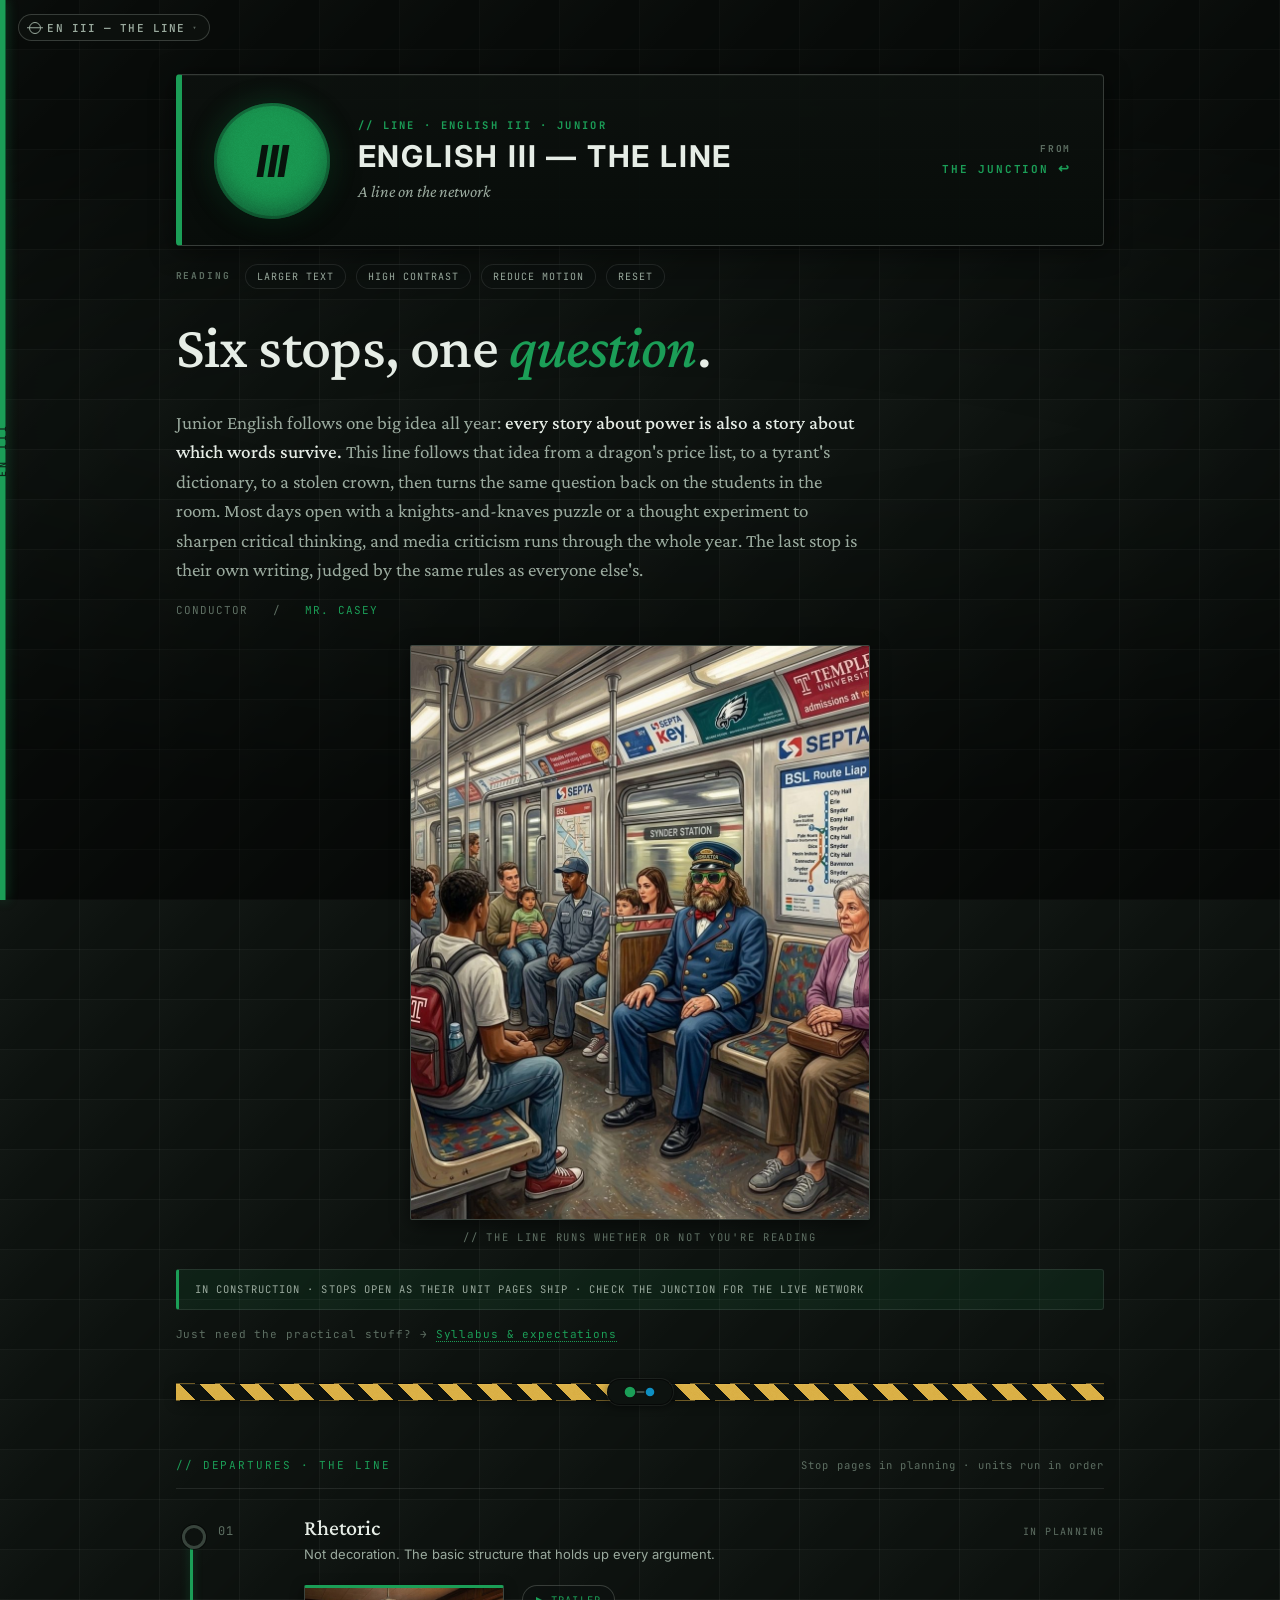
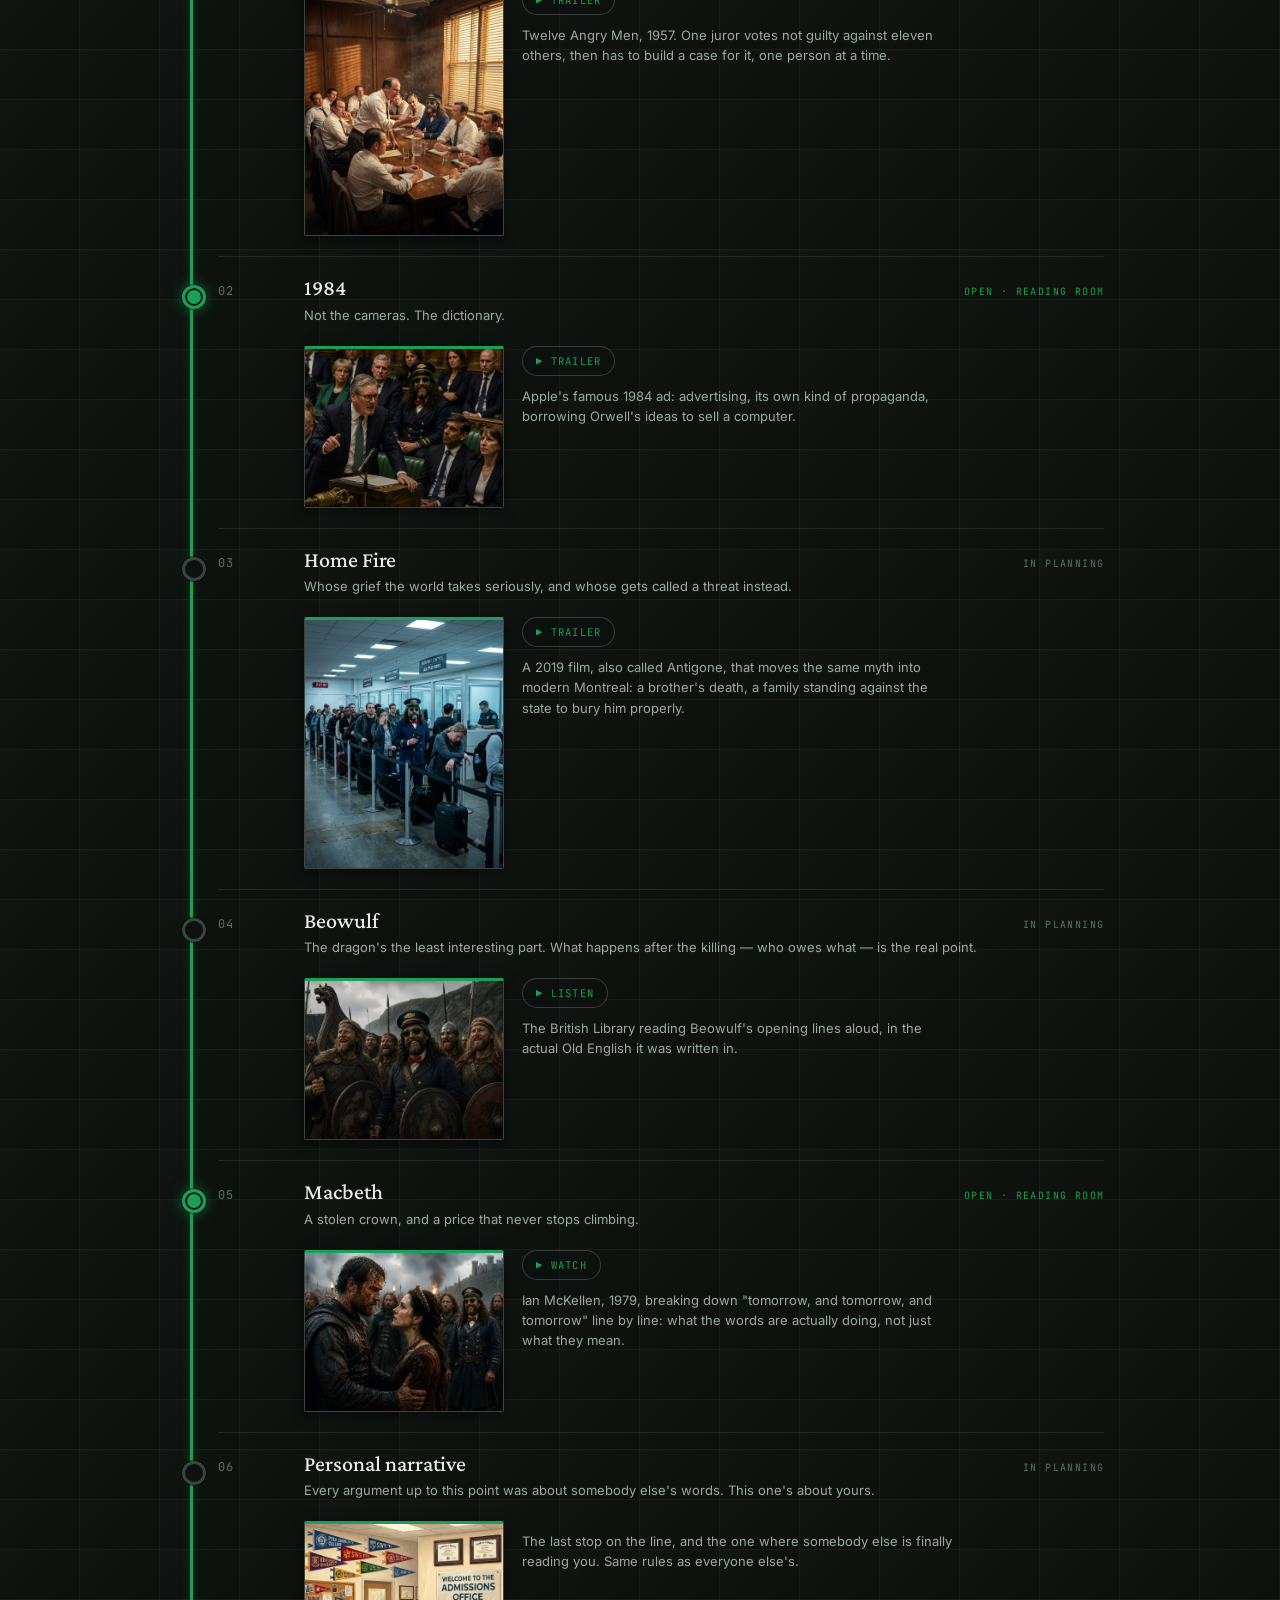
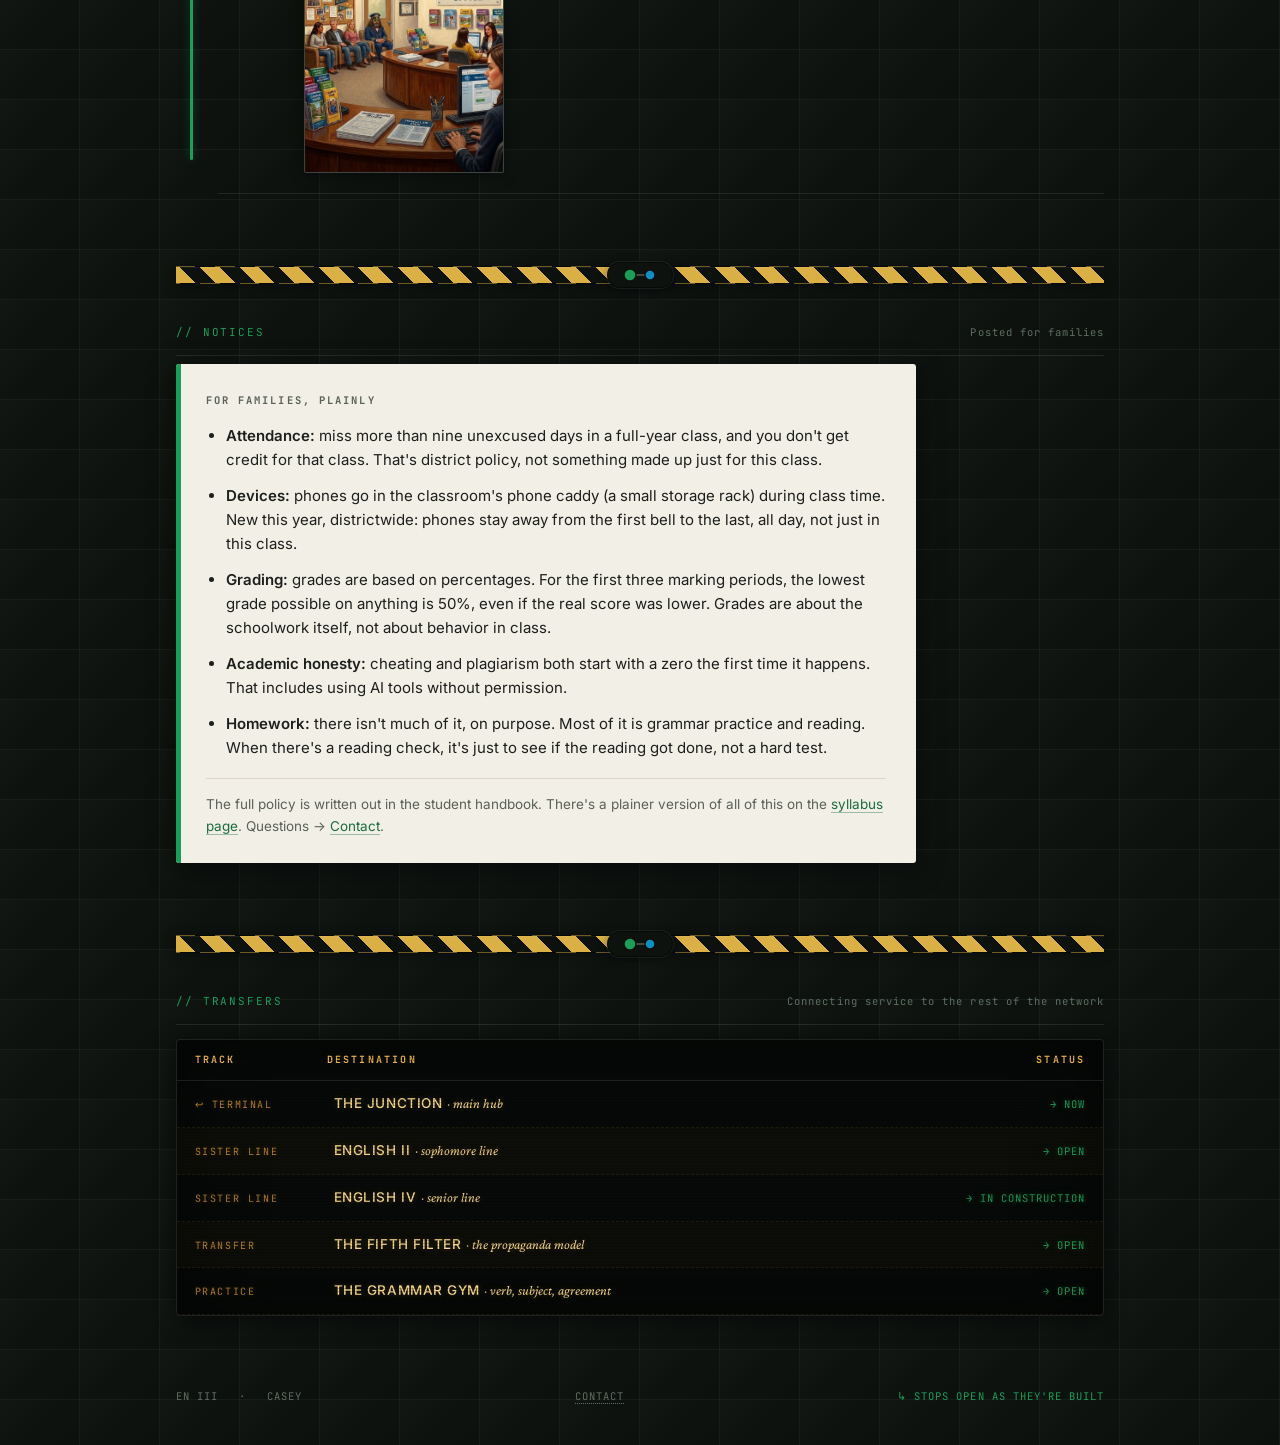
==== commit 88970690: "English III: link the Macbeth reading room Macbeth station goes live with an "Open · reading room" l" ====
--- a/index.html
+++ b/index.html
@@ -695,7 +695,7 @@
     <a class="sw-item" href="1984/" data-key="1984" role="menuitem"><span class="sw-num">02</span><span class="sw-name">1984</span></a>
     <span class="sw-item is-stub" data-key="homefire"><span class="sw-num">03</span><span class="sw-name">Home Fire</span></span>
     <span class="sw-item is-stub" data-key="beowulf"><span class="sw-num">04</span><span class="sw-name">Beowulf</span></span>
-    <span class="sw-item is-stub" data-key="macbeth"><span class="sw-num">05</span><span class="sw-name">Macbeth</span></span>
+    <a class="sw-item" href="macbeth/" data-key="macbeth" role="menuitem"><span class="sw-num">05</span><span class="sw-name">Macbeth</span></a>
     <span class="sw-item is-stub" data-key="narrative"><span class="sw-num">06</span><span class="sw-name">Personal Narrative</span></span>
     <div class="sw-divider"></div>
     <a class="sw-item" href="syllabus/" role="menuitem"><span class="sw-num">§</span><span class="sw-name">Syllabus &amp; expectations</span></a>
@@ -832,13 +832,13 @@
         </div>
       </div>
 
-      <div class="station">
+      <div class="station is-live">
         <span class="station-num">05</span>
         <span class="station-name">
           Macbeth
           <span class="frame">A stolen crown, and a price that never stops climbing.</span>
         </span>
-        <span class="station-status">In planning</span>
+        <a class="station-status station-go" href="macbeth/" aria-label="Macbeth: open the reading room">Open · reading room</a>
         <div class="platform">
           <figure class="poster">
             <img src="img/conductor-macbeth.jpg" alt="Illustration: the Conductor, in cap and green sunglasses, standing among armed retainers behind a bloodied warrior and a woman in a circlet on a battlefield." loading="lazy" width="1000" height="800">
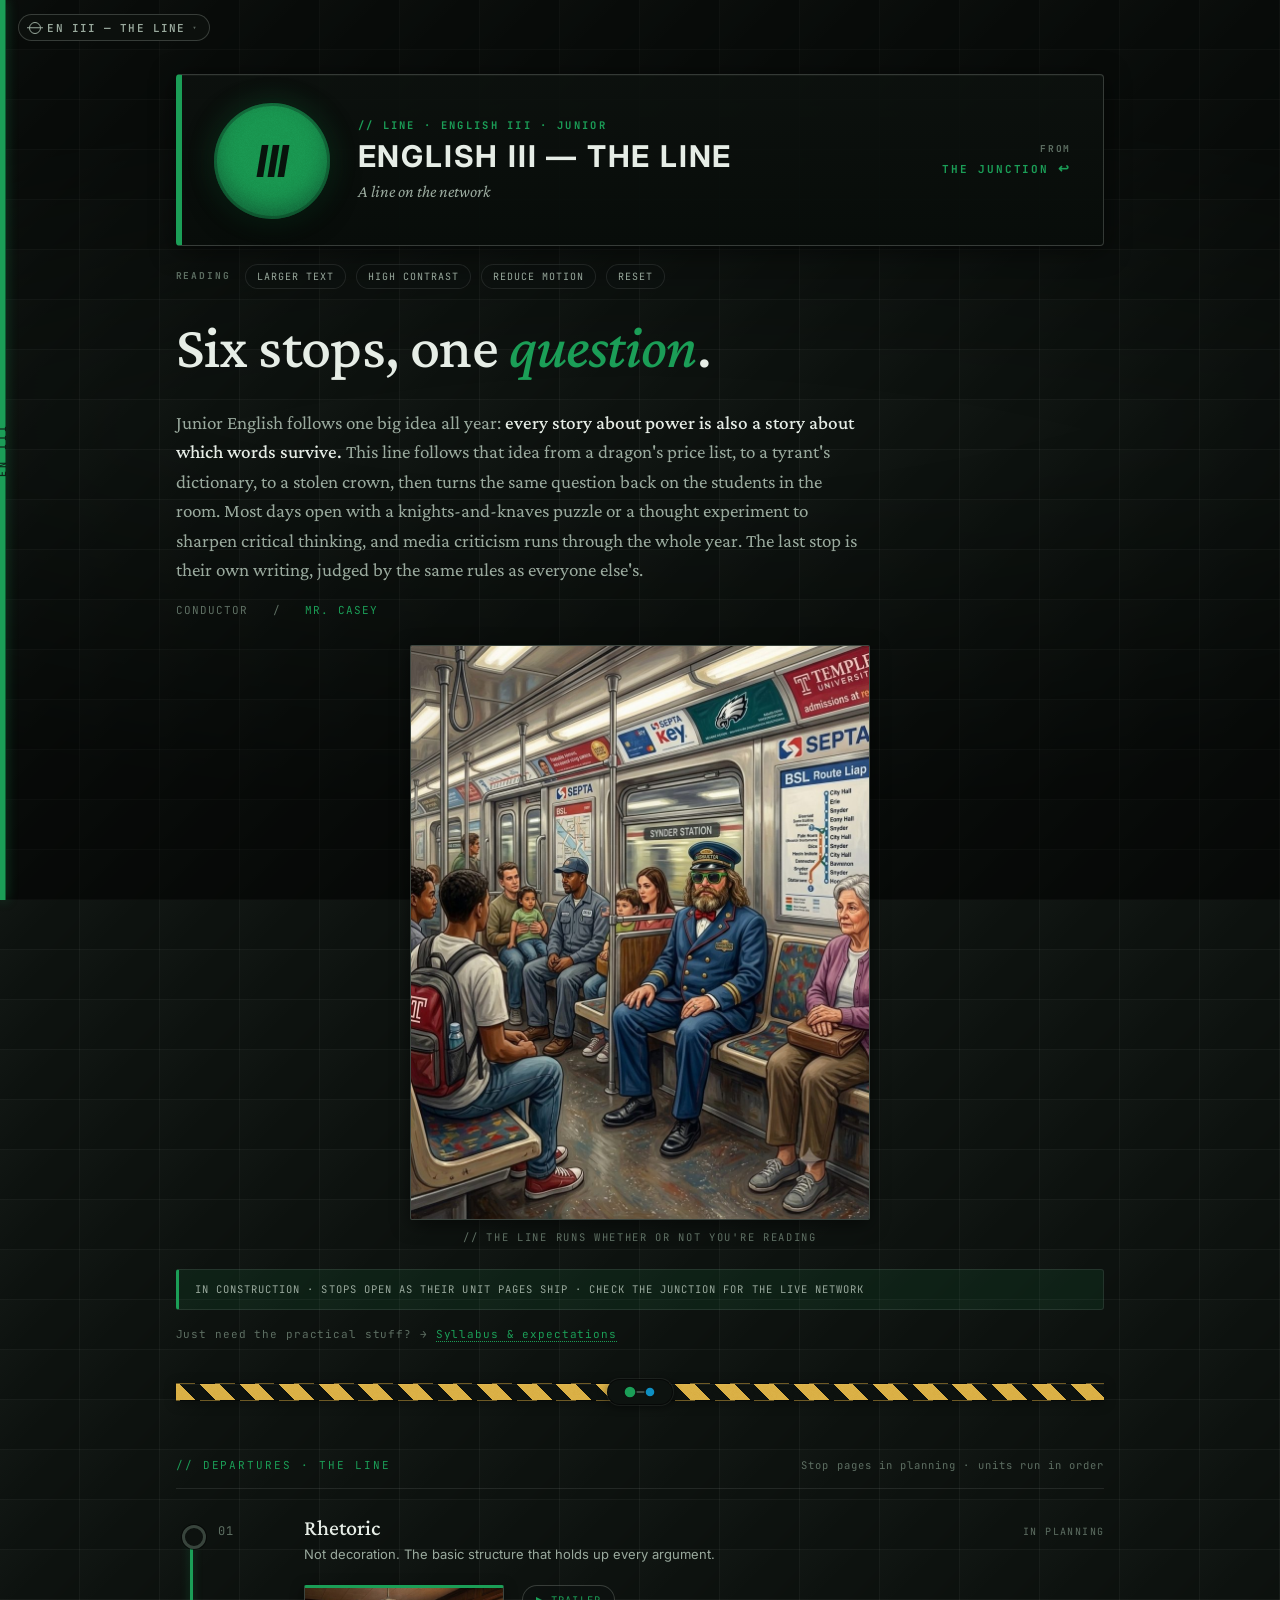
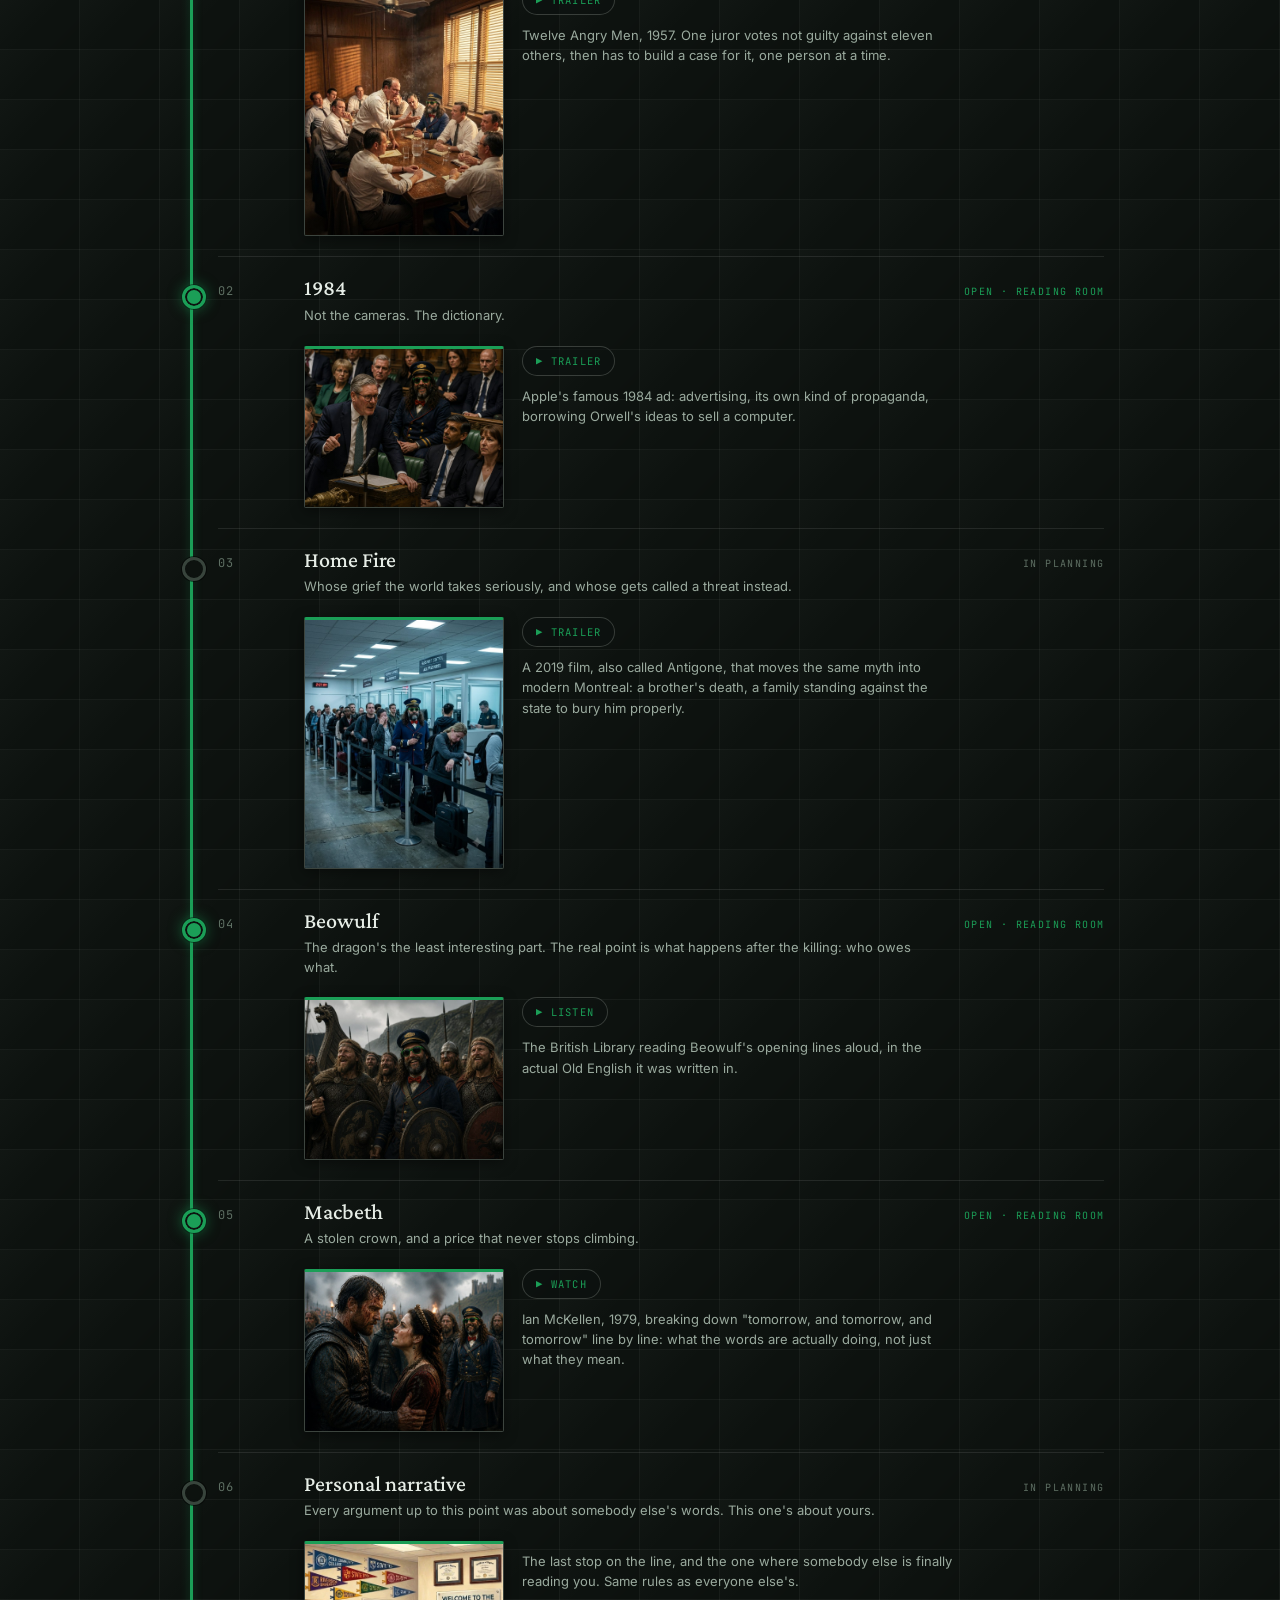
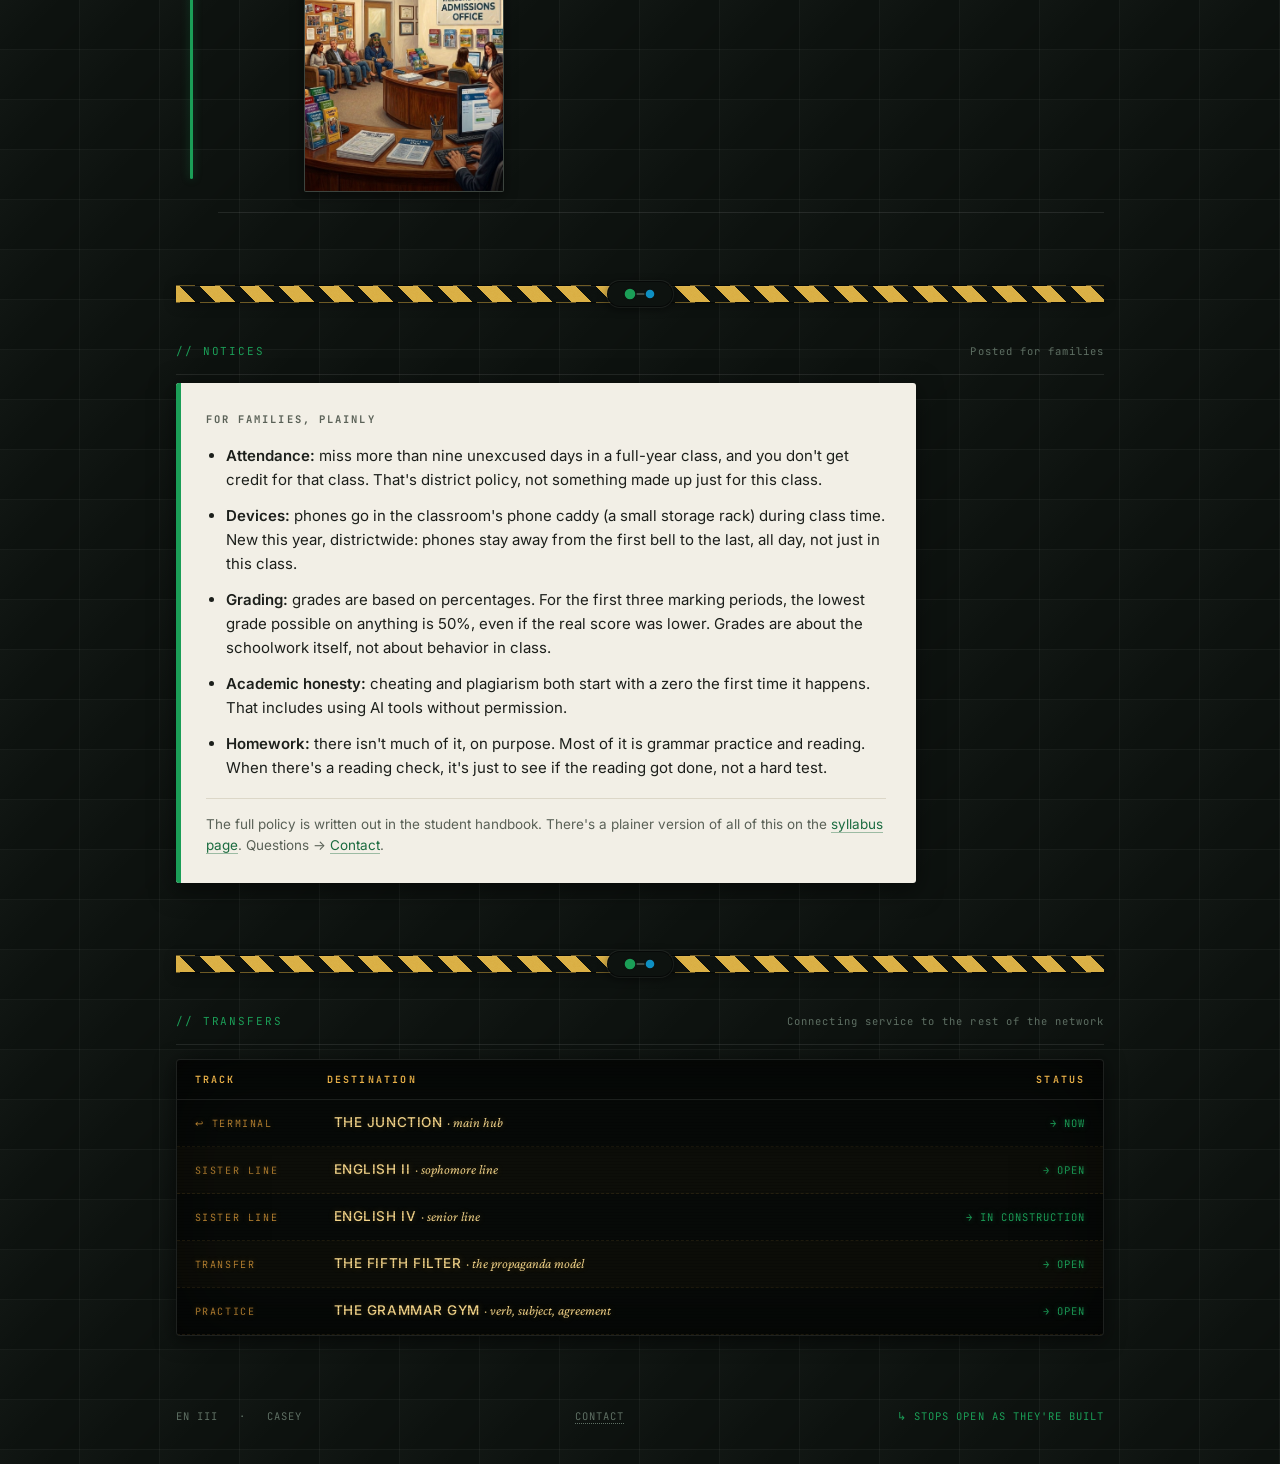
==== commit dd94bae8: "Save the Beowulf reading room to GitHub The Beowulf room and its home-page link went live on October" ====
--- a/index.html
+++ b/index.html
@@ -694,7 +694,7 @@
     <span class="sw-item is-stub" data-key="rhetoric"><span class="sw-num">01</span><span class="sw-name">Rhetoric</span></span>
     <a class="sw-item" href="1984/" data-key="1984" role="menuitem"><span class="sw-num">02</span><span class="sw-name">1984</span></a>
     <span class="sw-item is-stub" data-key="homefire"><span class="sw-num">03</span><span class="sw-name">Home Fire</span></span>
-    <span class="sw-item is-stub" data-key="beowulf"><span class="sw-num">04</span><span class="sw-name">Beowulf</span></span>
+    <a class="sw-item" href="beowulf/" data-key="beowulf" role="menuitem"><span class="sw-num">04</span><span class="sw-name">Beowulf</span></a>
     <a class="sw-item" href="macbeth/" data-key="macbeth" role="menuitem"><span class="sw-num">05</span><span class="sw-name">Macbeth</span></a>
     <span class="sw-item is-stub" data-key="narrative"><span class="sw-num">06</span><span class="sw-name">Personal Narrative</span></span>
     <div class="sw-divider"></div>
@@ -813,13 +813,13 @@
         </div>
       </div>
 
-      <div class="station">
+      <div class="station is-live">
         <span class="station-num">04</span>
         <span class="station-name">
           Beowulf
-          <span class="frame">The dragon's the least interesting part. What happens after the killing — who owes what — is the real point.</span>
+          <span class="frame">The dragon's the least interesting part. The real point is what happens after the killing: who owes what.</span>
         </span>
-        <span class="station-status">In planning</span>
+        <a class="station-status station-go" href="beowulf/" aria-label="Beowulf: open the reading room">Open · reading room</a>
         <div class="platform">
           <figure class="poster">
             <img src="img/conductor-beowulf.jpg" alt="Illustration: the Conductor, in cap and green sunglasses, standing in a shield wall of Norse warriors beside a longship." loading="lazy" width="1000" height="800">
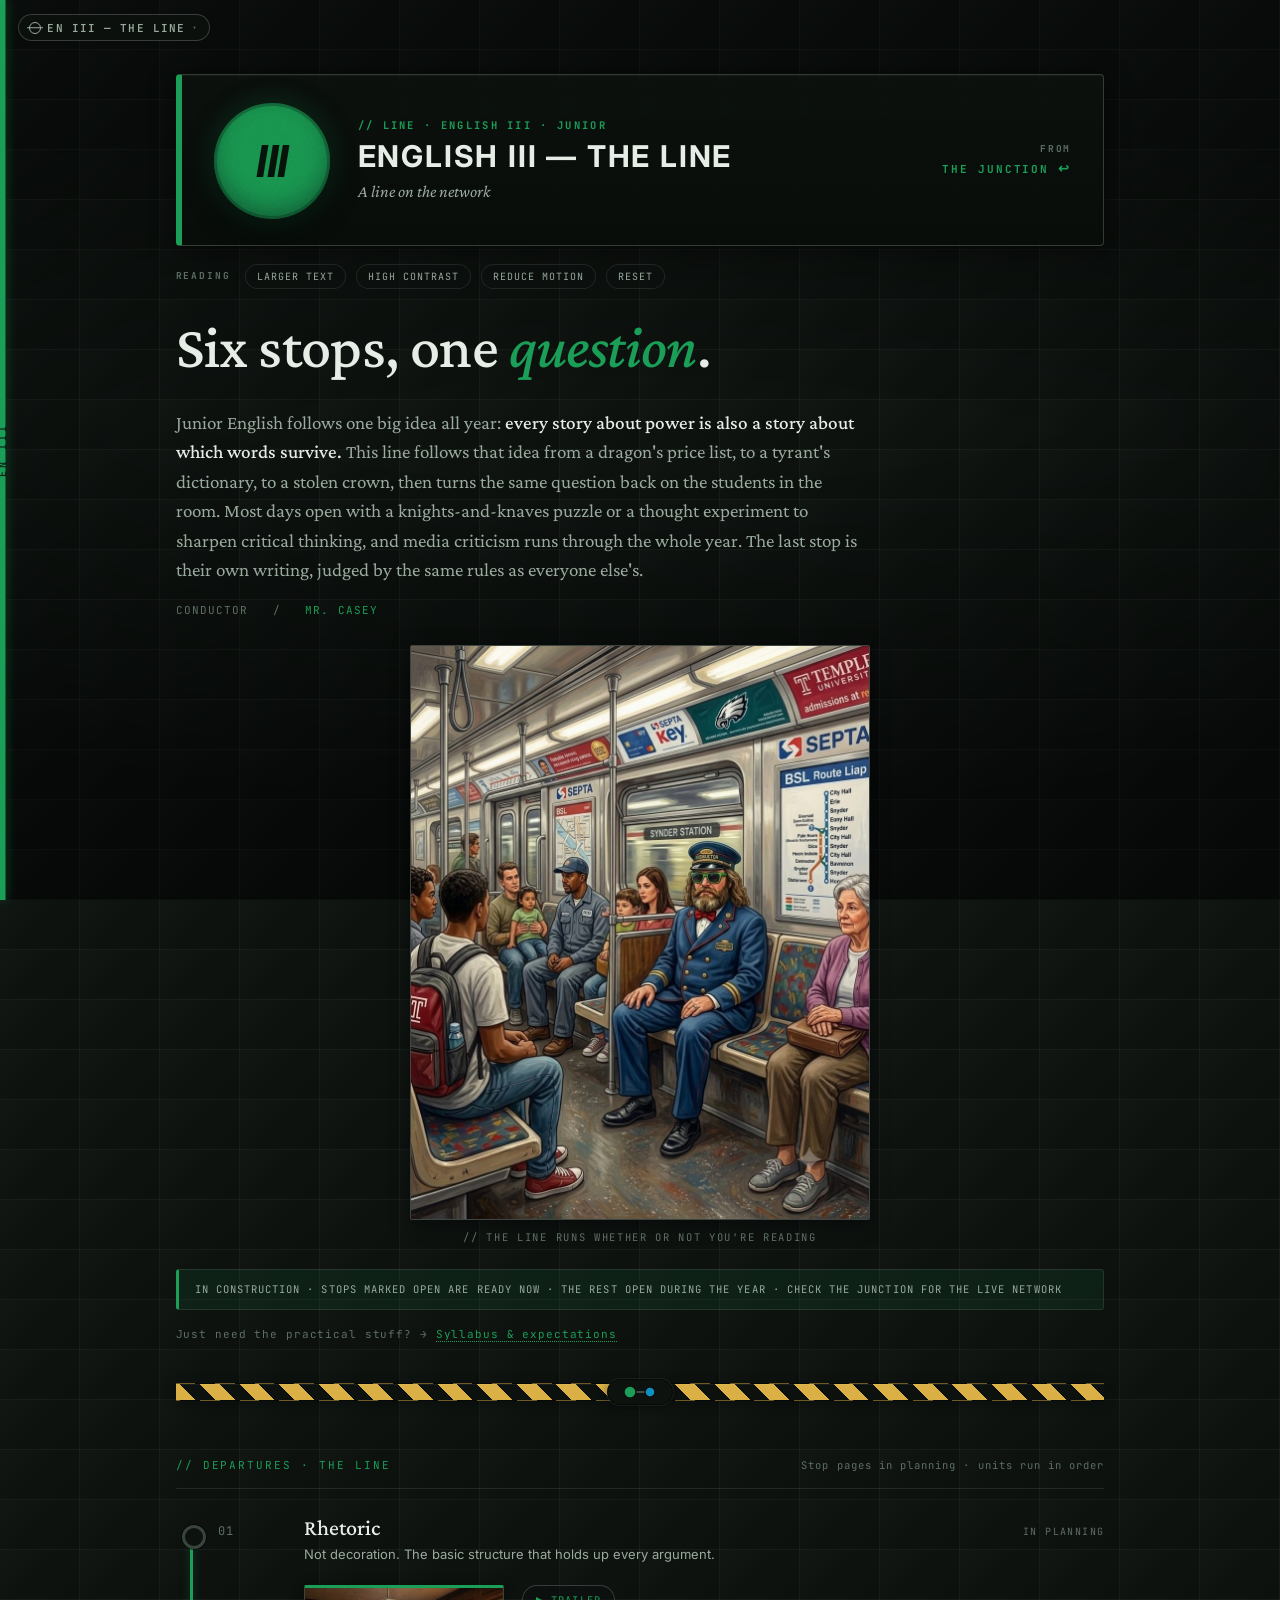
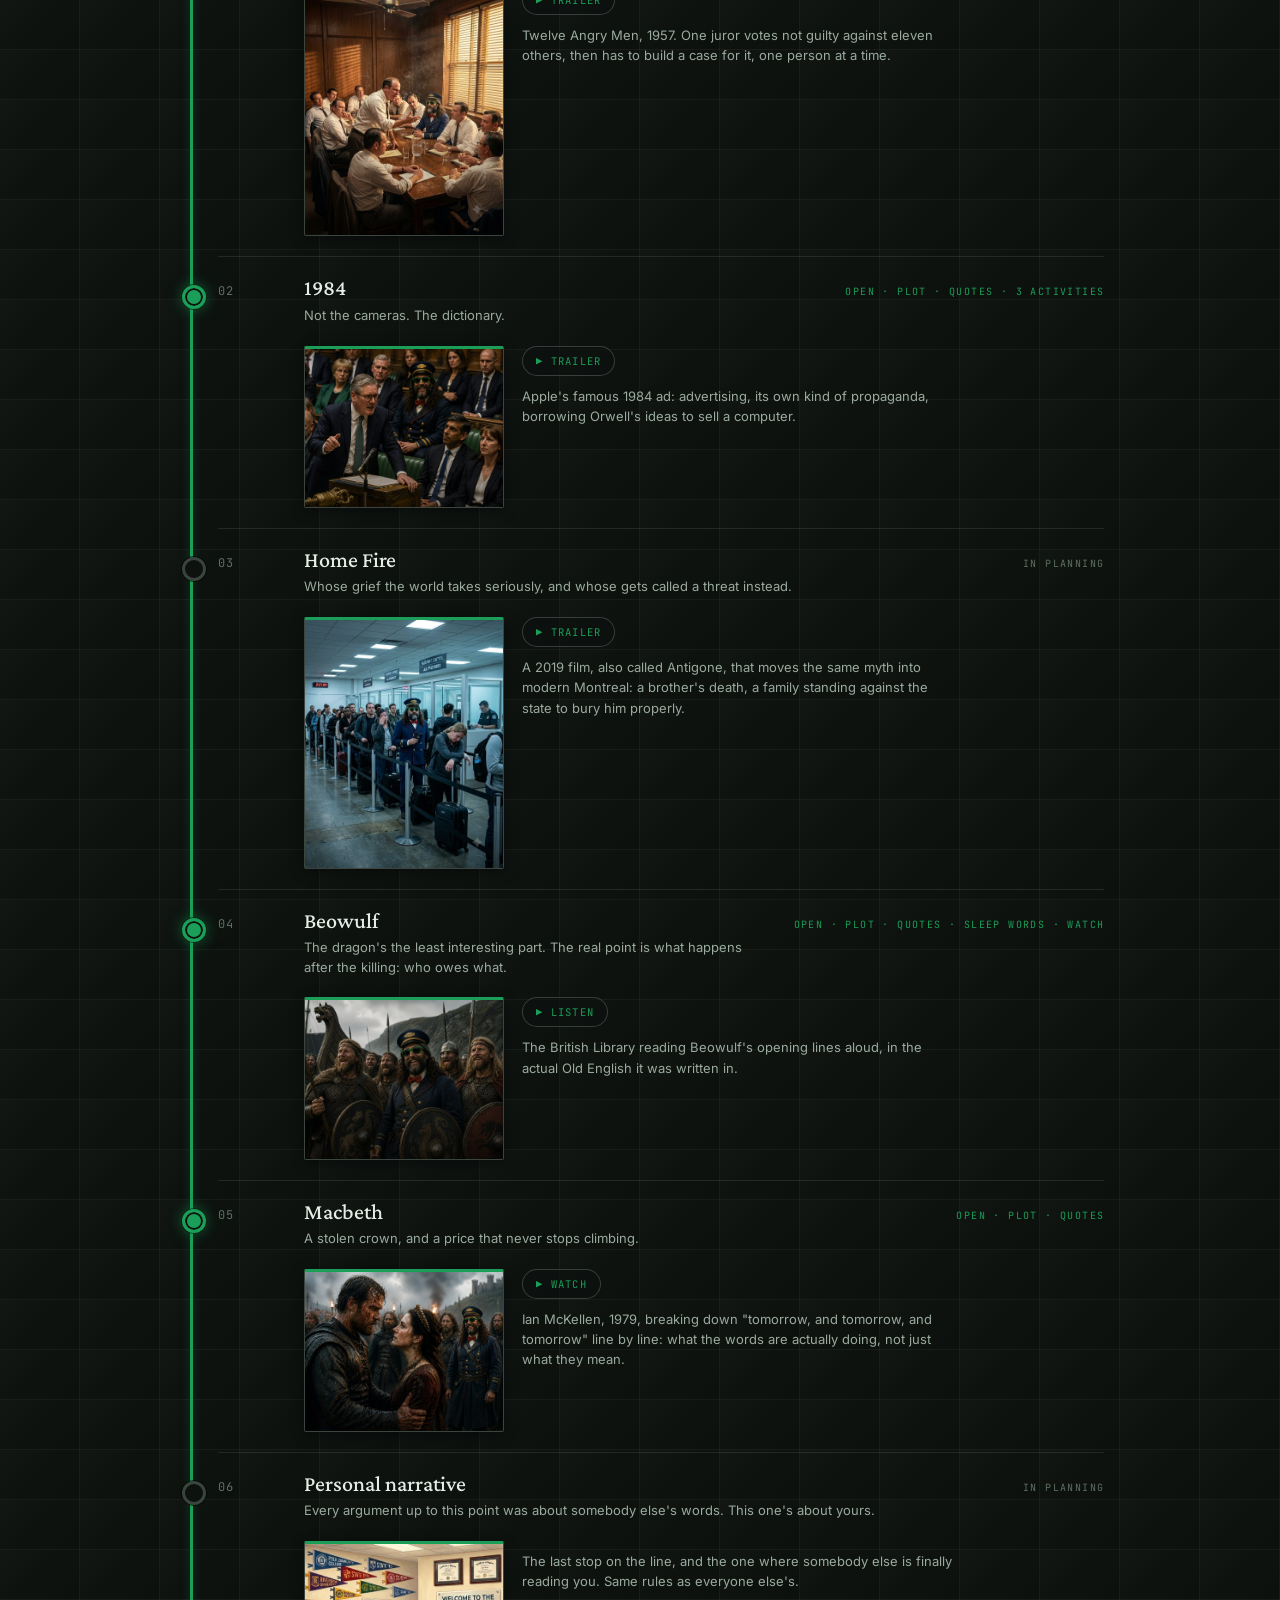
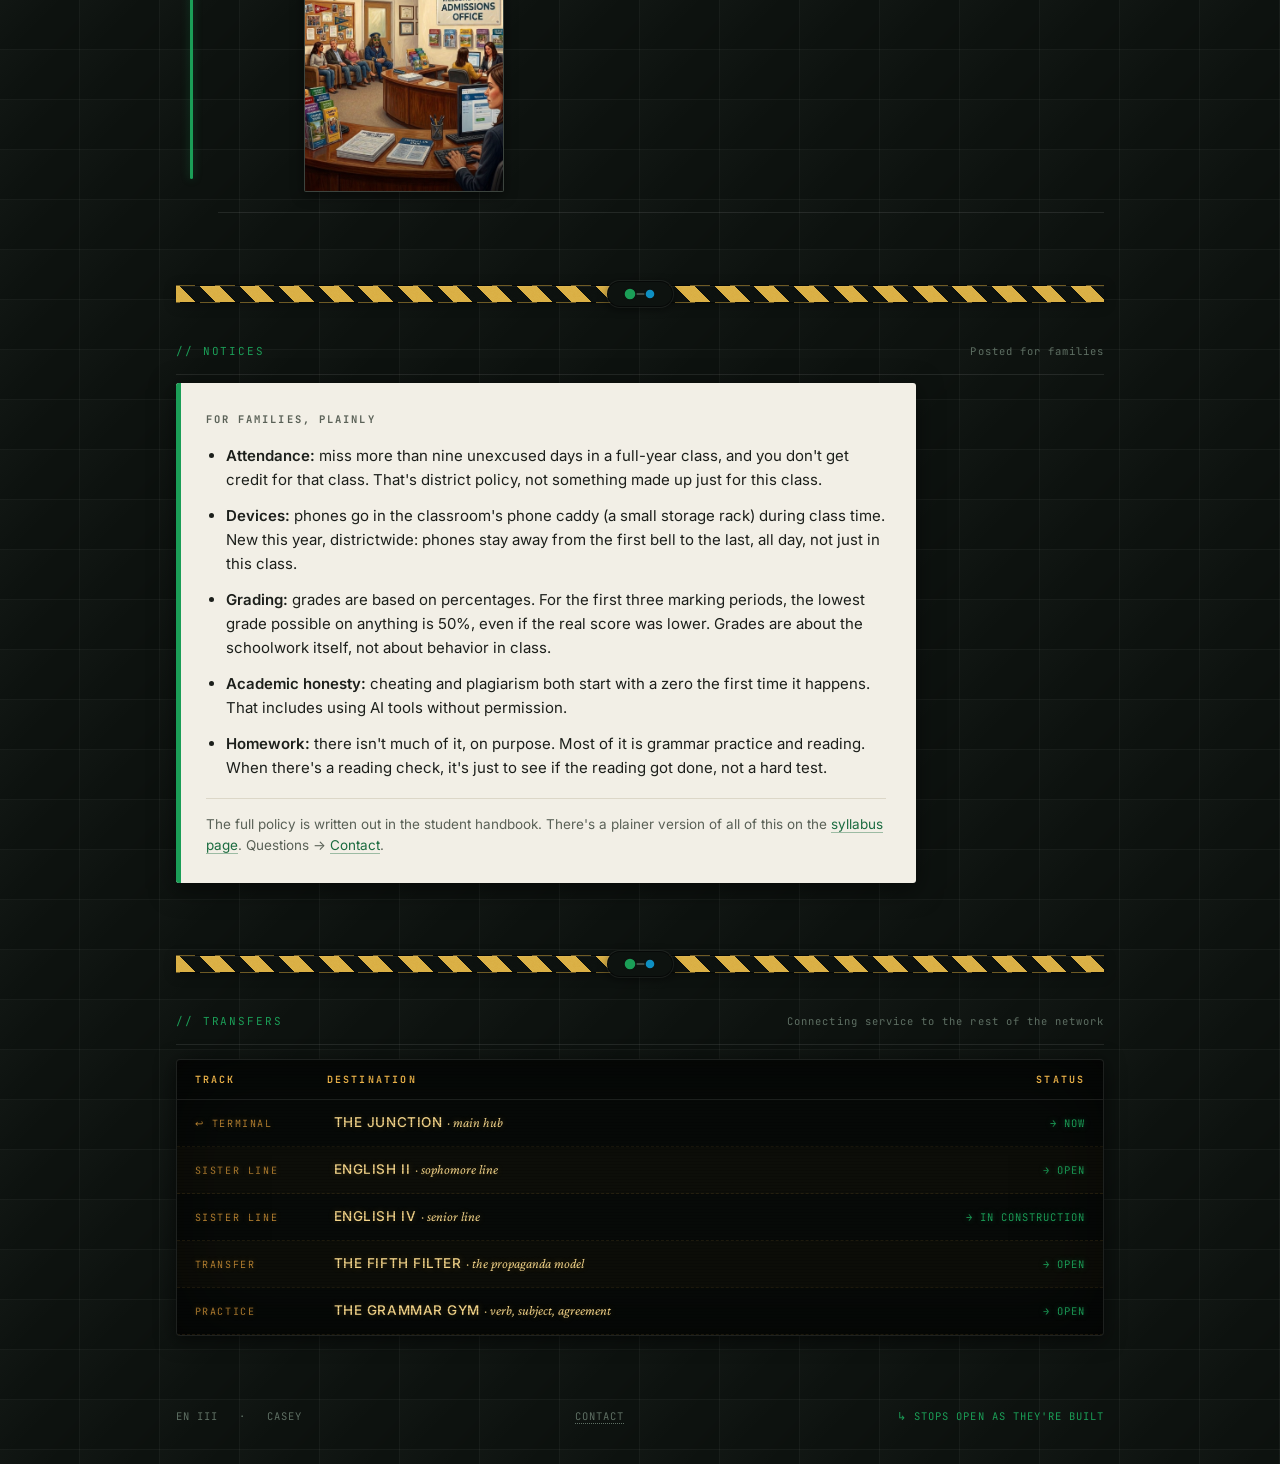
==== commit 53c50aa6: "English III: badges say what each room holds, plain construction notice, 1984 activities cue, 404 UX" ====
--- a/index.html
+++ b/index.html
@@ -65,7 +65,8 @@
 }
 
 /* accessibility modes */
-html.big body { font-size: 118%; }
+/* Larger text uses zoom: this page sets its type in px, so font-size on body changed nothing (checked 2026-11-14). */
+html.big body { zoom: 1.15; }
 html.hc {
   --bg: #000000; --bg-2: #0A0A0A; --panel: #101010;
   --ink: #FFFFFF; --ink-mid: #E0E0E0; --ink-faint: #BDBDBD; --ink-ghost: #8A8A8A;
@@ -738,7 +739,7 @@
       <figcaption>// The line runs whether or not you're reading</figcaption>
     </figure>
 
-    <div class="advisory" role="status">In construction · stops open as their unit pages ship · check the Junction for the live network</div>
+    <div class="advisory" role="status">In construction · stops marked Open are ready now · the rest open during the year · check the Junction for the live network</div>
 
     <p class="plain-link">Just need the practical stuff? → <a href="syllabus/">Syllabus &amp; expectations</a></p>
   </div>
@@ -781,7 +782,7 @@
           1984
           <span class="frame">Not the cameras. The dictionary.</span>
         </span>
-        <a class="station-status station-go" href="1984/" aria-label="1984: open the reading room">Open · reading room</a>
+        <a class="station-status station-go" href="1984/" aria-label="1984: open the reading room">Open · plot · quotes · 3 activities</a>
         <div class="platform">
           <figure class="poster">
             <img src="img/conductor-1984.jpg" alt="Illustration: the Conductor, in cap and green sunglasses, grinning on the benches of the British House of Commons while a debate goes on around him." loading="lazy" width="1000" height="800">
@@ -819,7 +820,7 @@
           Beowulf
           <span class="frame">The dragon's the least interesting part. The real point is what happens after the killing: who owes what.</span>
         </span>
-        <a class="station-status station-go" href="beowulf/" aria-label="Beowulf: open the reading room">Open · reading room</a>
+        <a class="station-status station-go" href="beowulf/" aria-label="Beowulf: open the reading room">Open · plot · quotes · sleep words · watch</a>
         <div class="platform">
           <figure class="poster">
             <img src="img/conductor-beowulf.jpg" alt="Illustration: the Conductor, in cap and green sunglasses, standing in a shield wall of Norse warriors beside a longship." loading="lazy" width="1000" height="800">
@@ -838,7 +839,7 @@
           Macbeth
           <span class="frame">A stolen crown, and a price that never stops climbing.</span>
         </span>
-        <a class="station-status station-go" href="macbeth/" aria-label="Macbeth: open the reading room">Open · reading room</a>
+        <a class="station-status station-go" href="macbeth/" aria-label="Macbeth: open the reading room">Open · plot · quotes</a>
         <div class="platform">
           <figure class="poster">
             <img src="img/conductor-macbeth.jpg" alt="Illustration: the Conductor, in cap and green sunglasses, standing among armed retainers behind a bloodied warrior and a woman in a circlet on a battlefield." loading="lazy" width="1000" height="800">
--- a/septa.css
+++ b/septa.css
@@ -53,3 +53,6 @@
     0 0 14px rgba(27, 158, 87, 0.55),
     0 0 0 1px rgba(0, 0, 0, 0.55);
 }
+
+/* Text selection in the line colour (paint pass 2026-11-14). */
+::selection{background:#4FCB8B;color:#08140C}
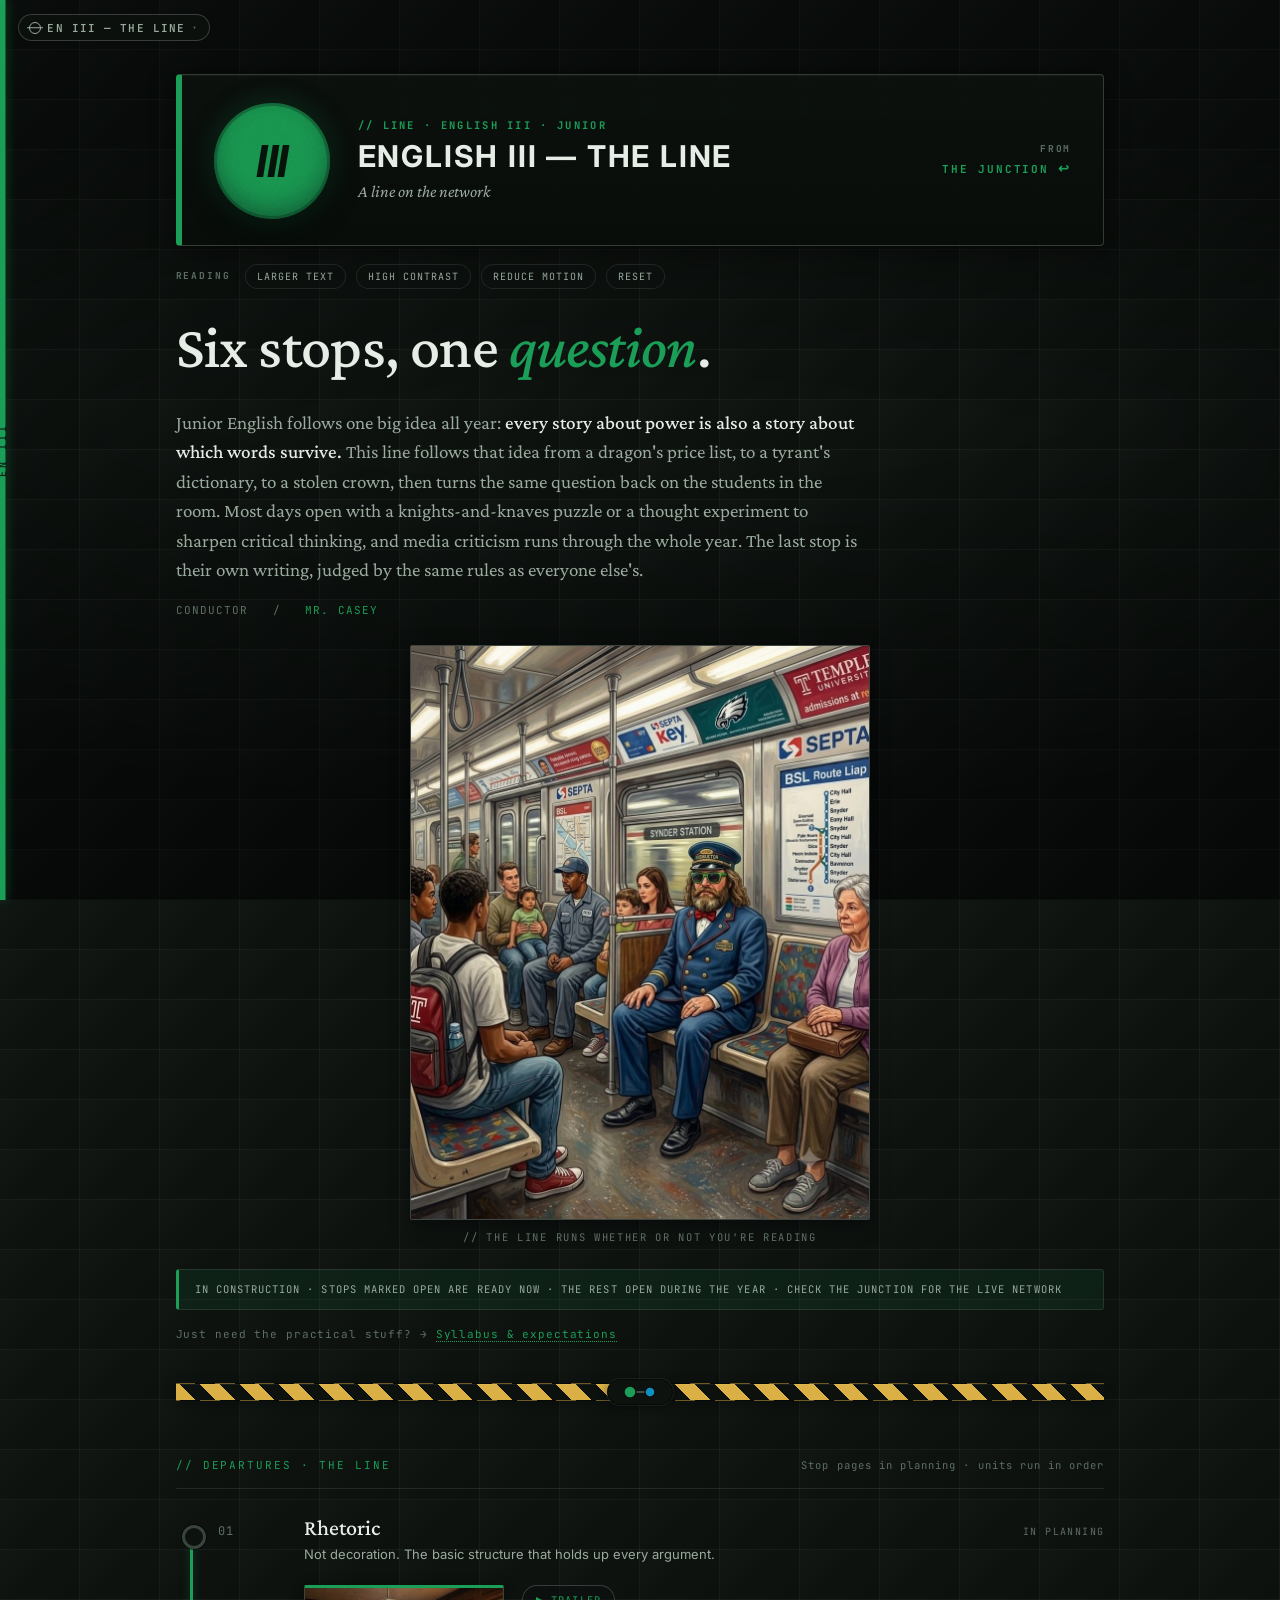
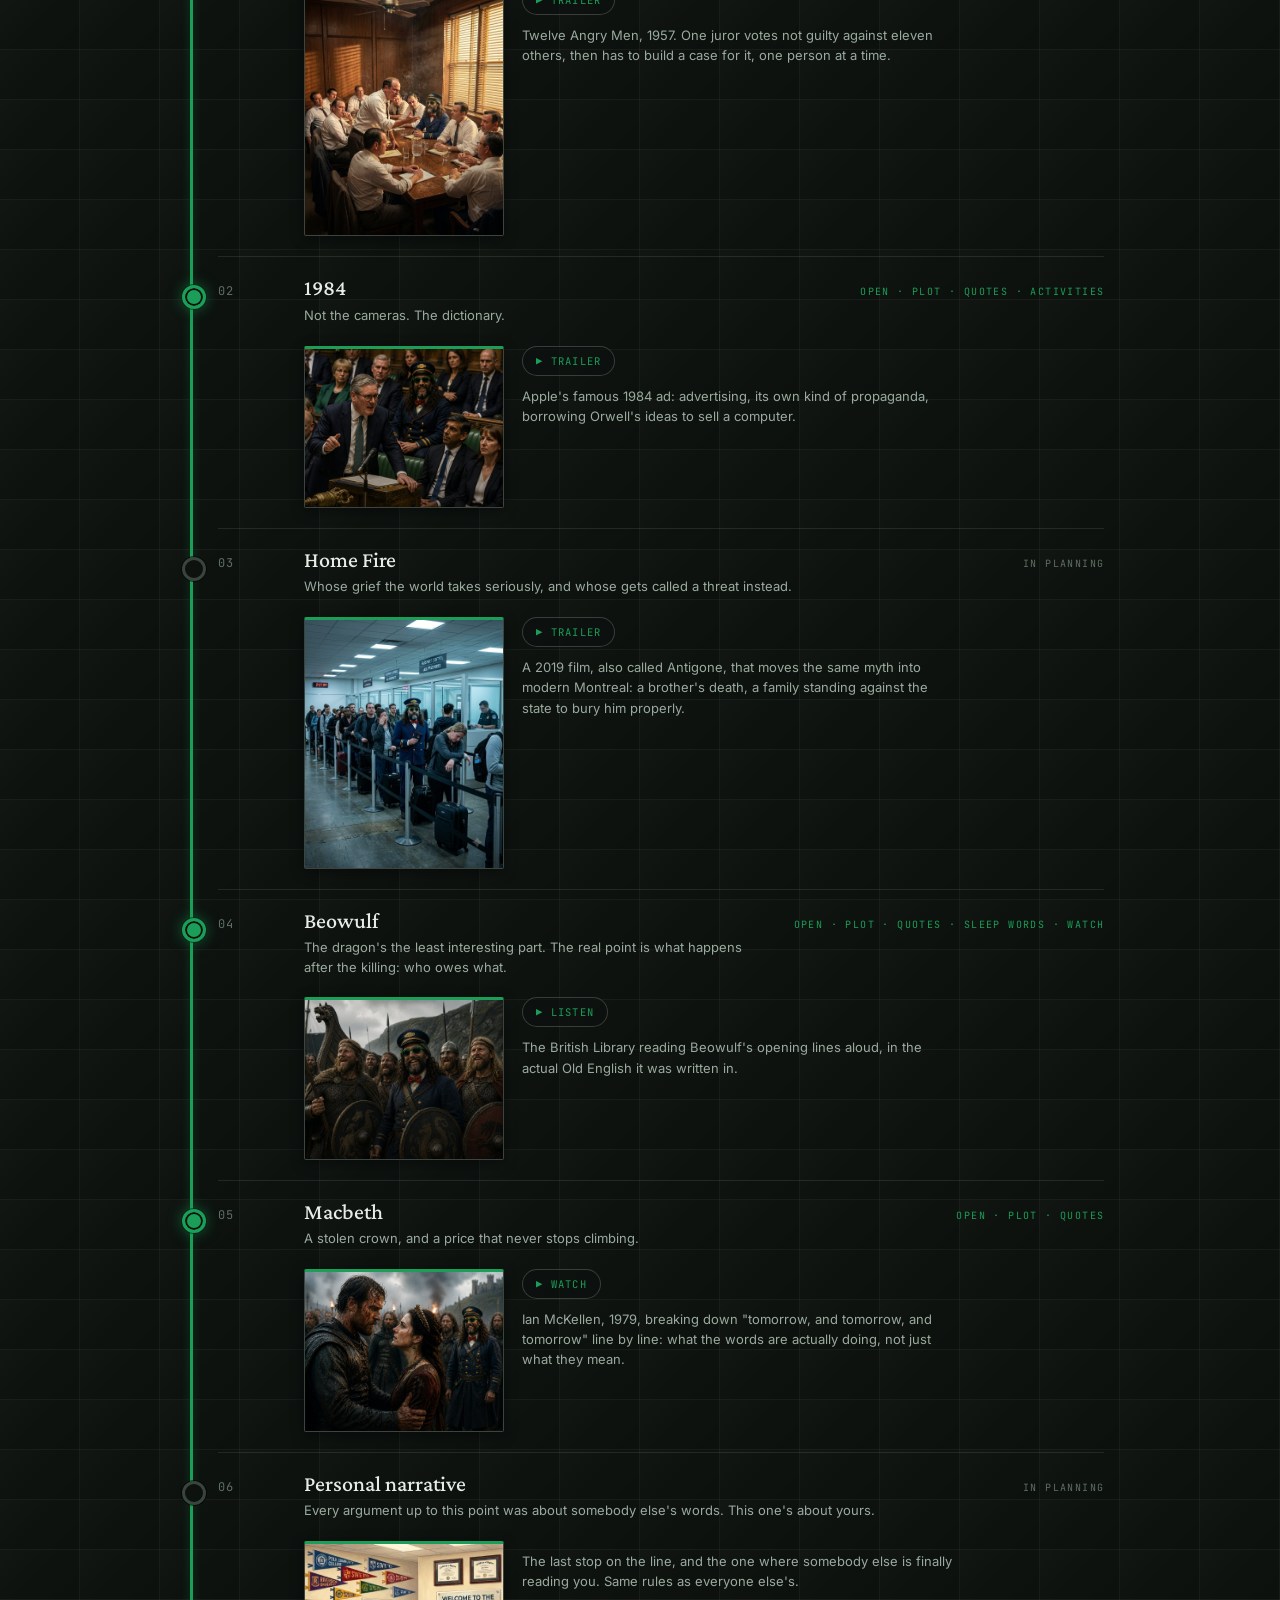
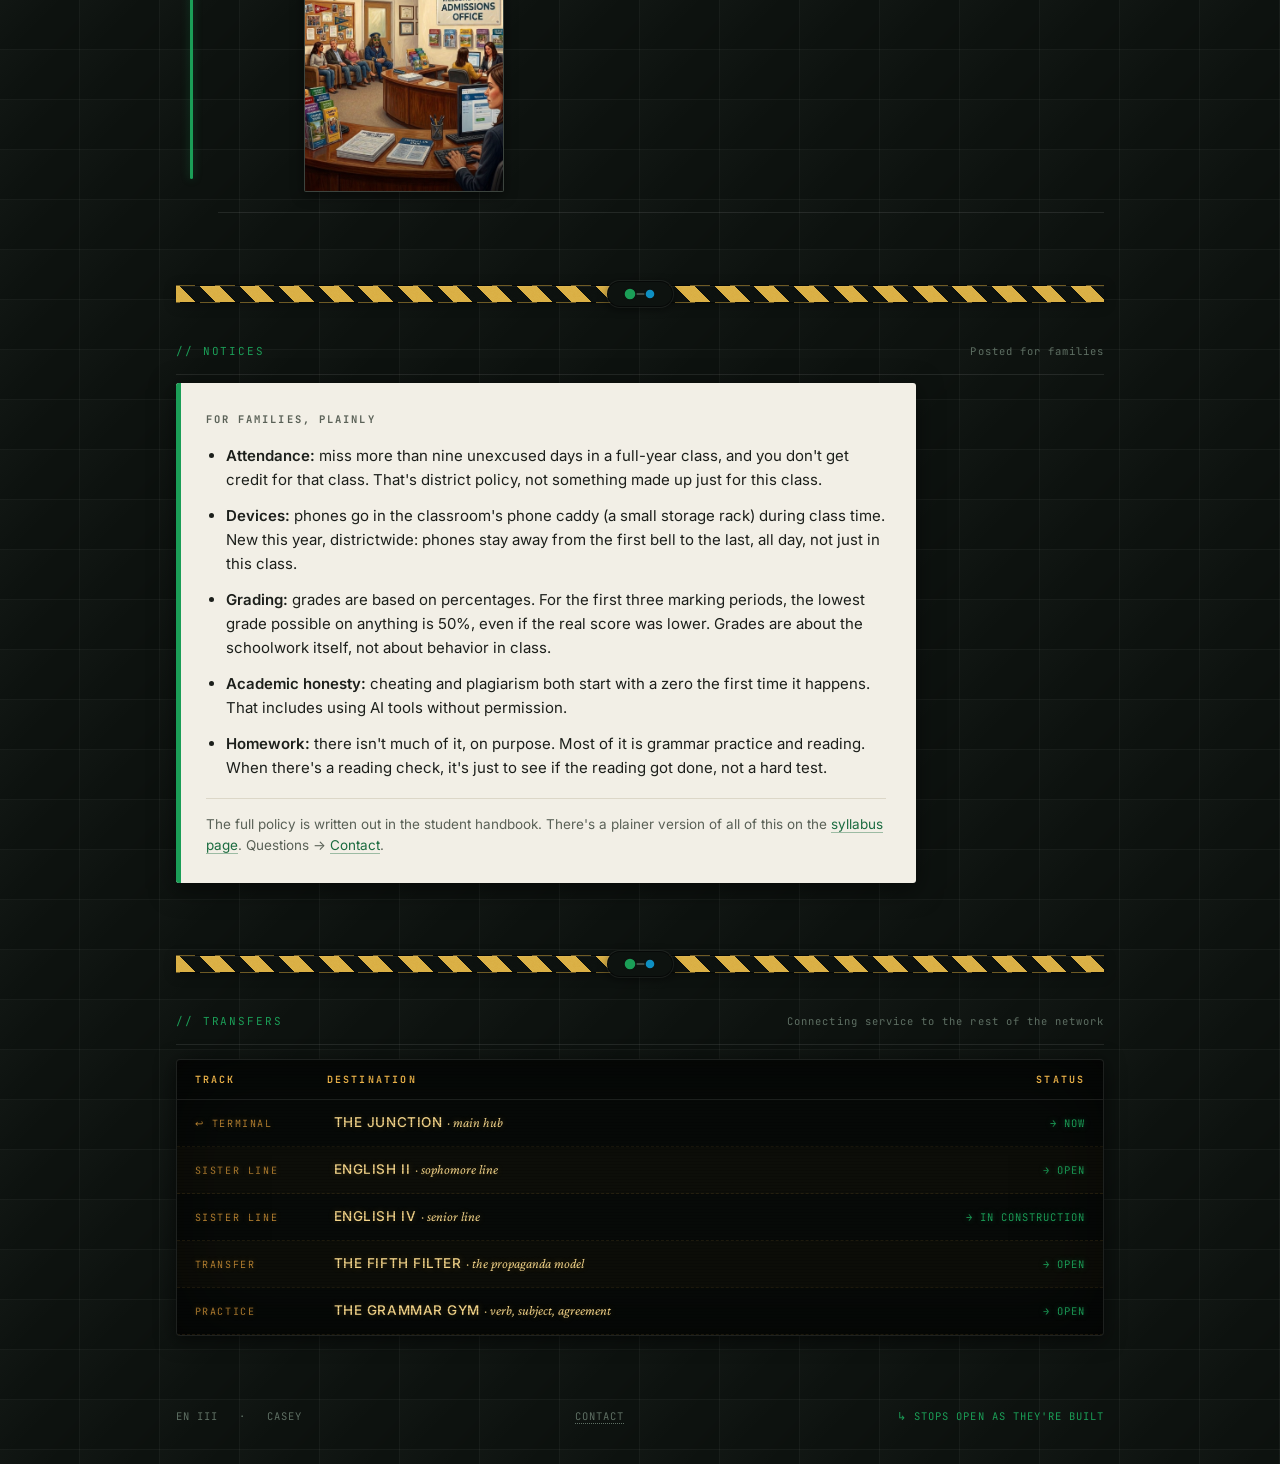
==== commit 2bfcb53e: "English III home: 1984 badge drops the count (house style: no counts) "Open · plot · quotes · 3 acti" ====
--- a/index.html
+++ b/index.html
@@ -782,7 +782,7 @@
           1984
           <span class="frame">Not the cameras. The dictionary.</span>
         </span>
-        <a class="station-status station-go" href="1984/" aria-label="1984: open the reading room">Open · plot · quotes · 3 activities</a>
+        <a class="station-status station-go" href="1984/" aria-label="1984: open the reading room">Open · plot · quotes · activities</a>
         <div class="platform">
           <figure class="poster">
             <img src="img/conductor-1984.jpg" alt="Illustration: the Conductor, in cap and green sunglasses, grinning on the benches of the British House of Commons while a debate goes on around him." loading="lazy" width="1000" height="800">
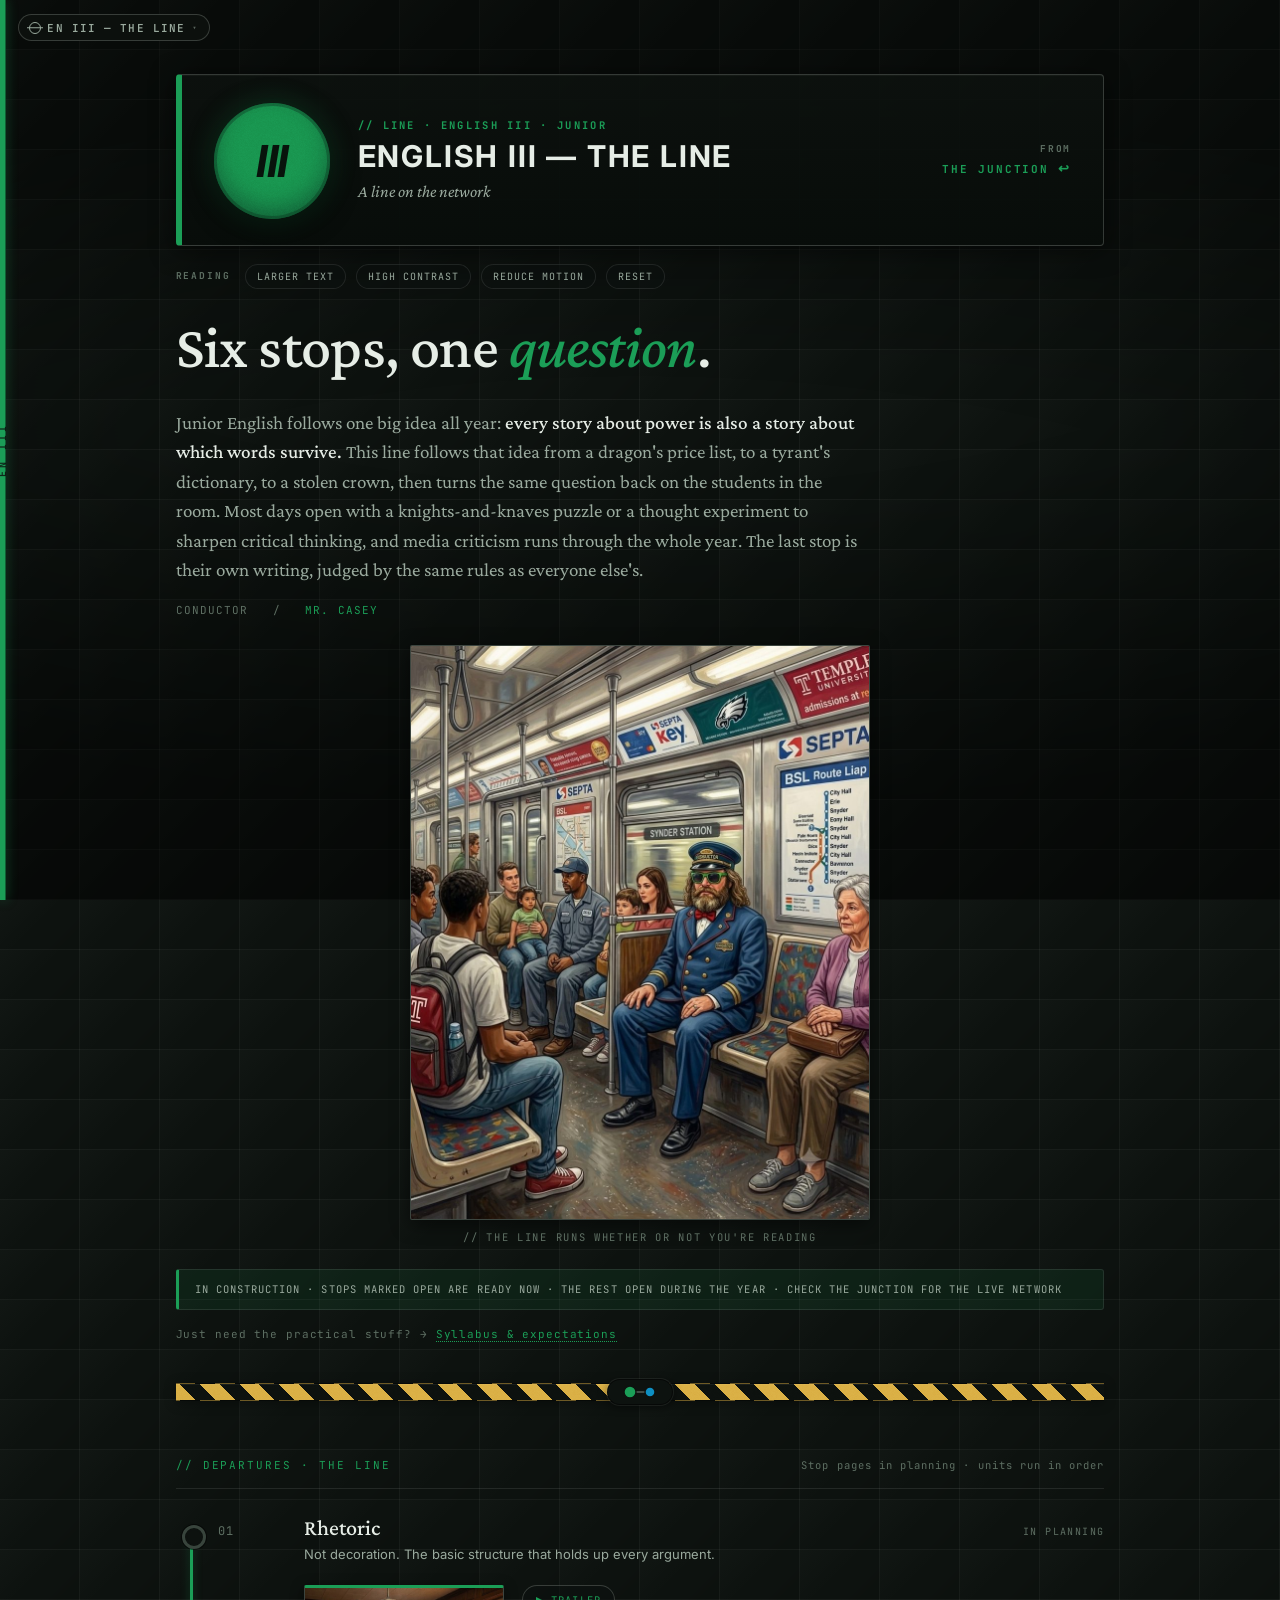
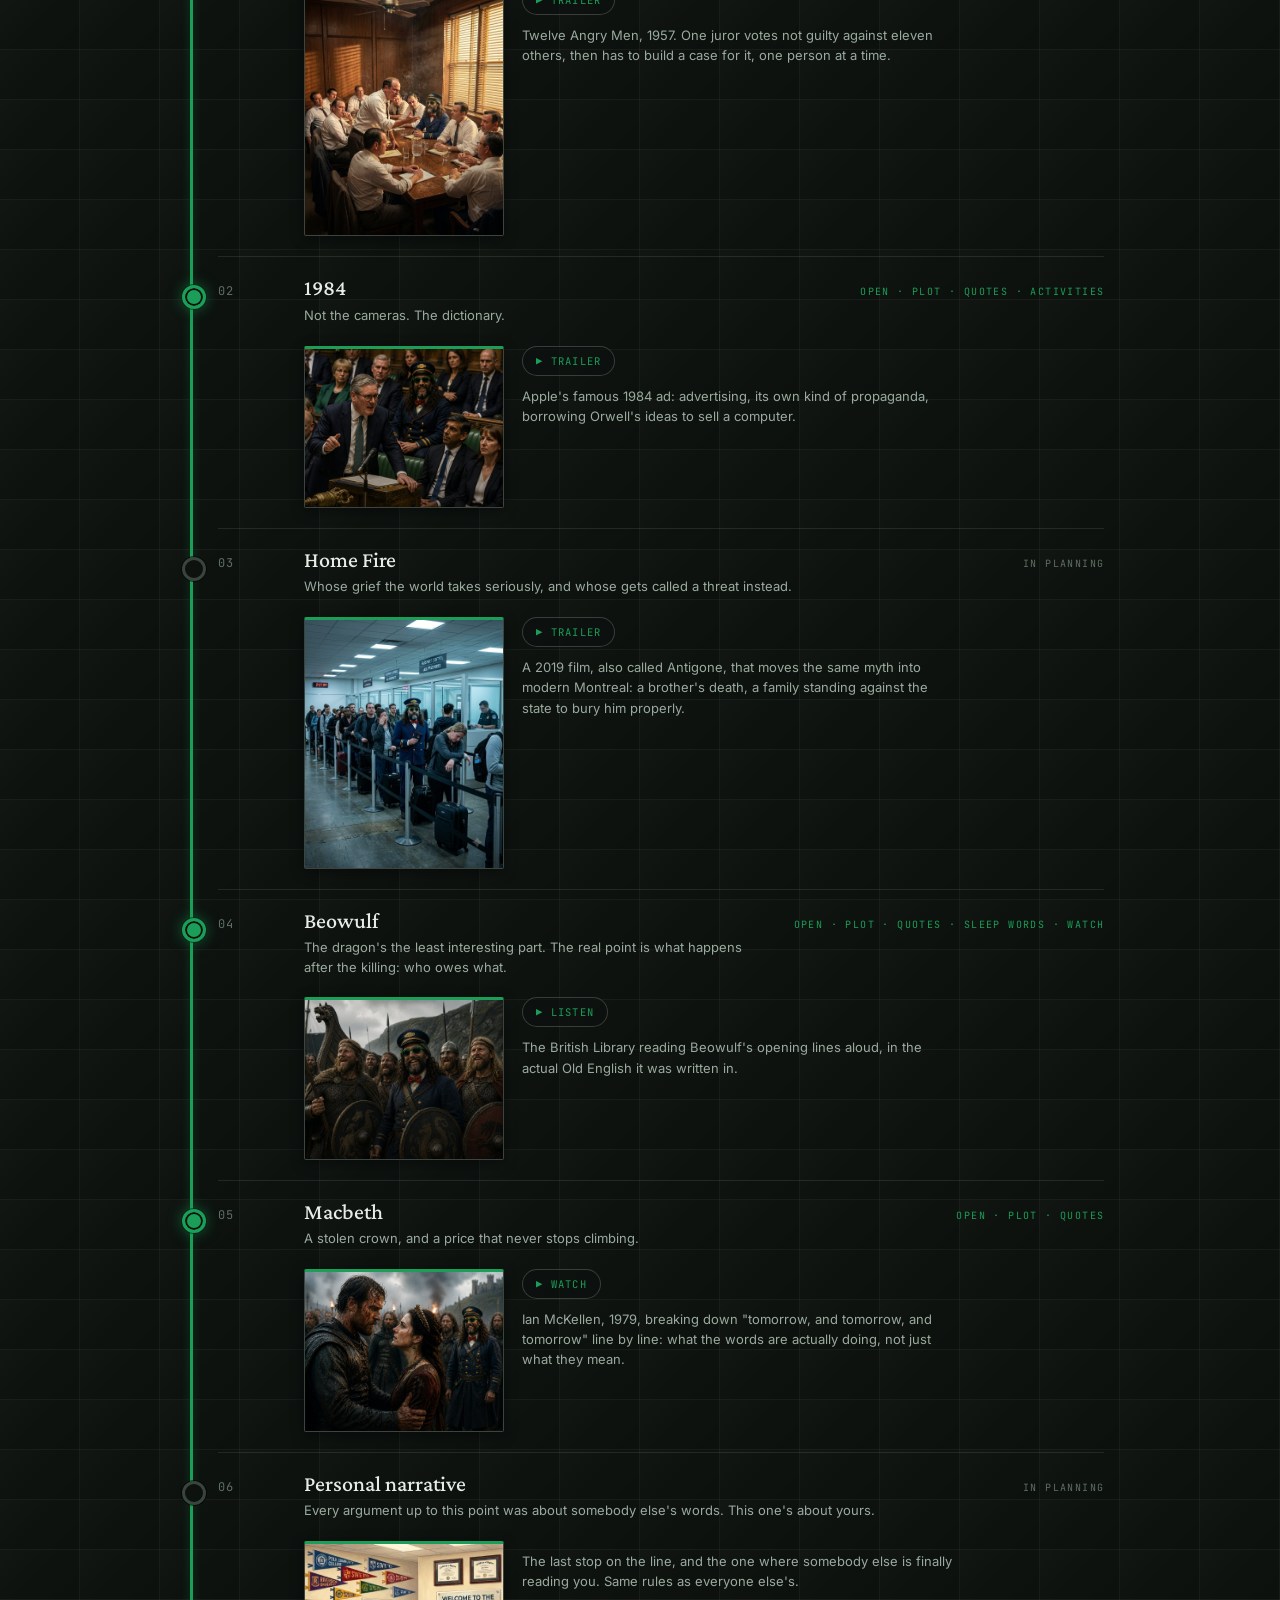
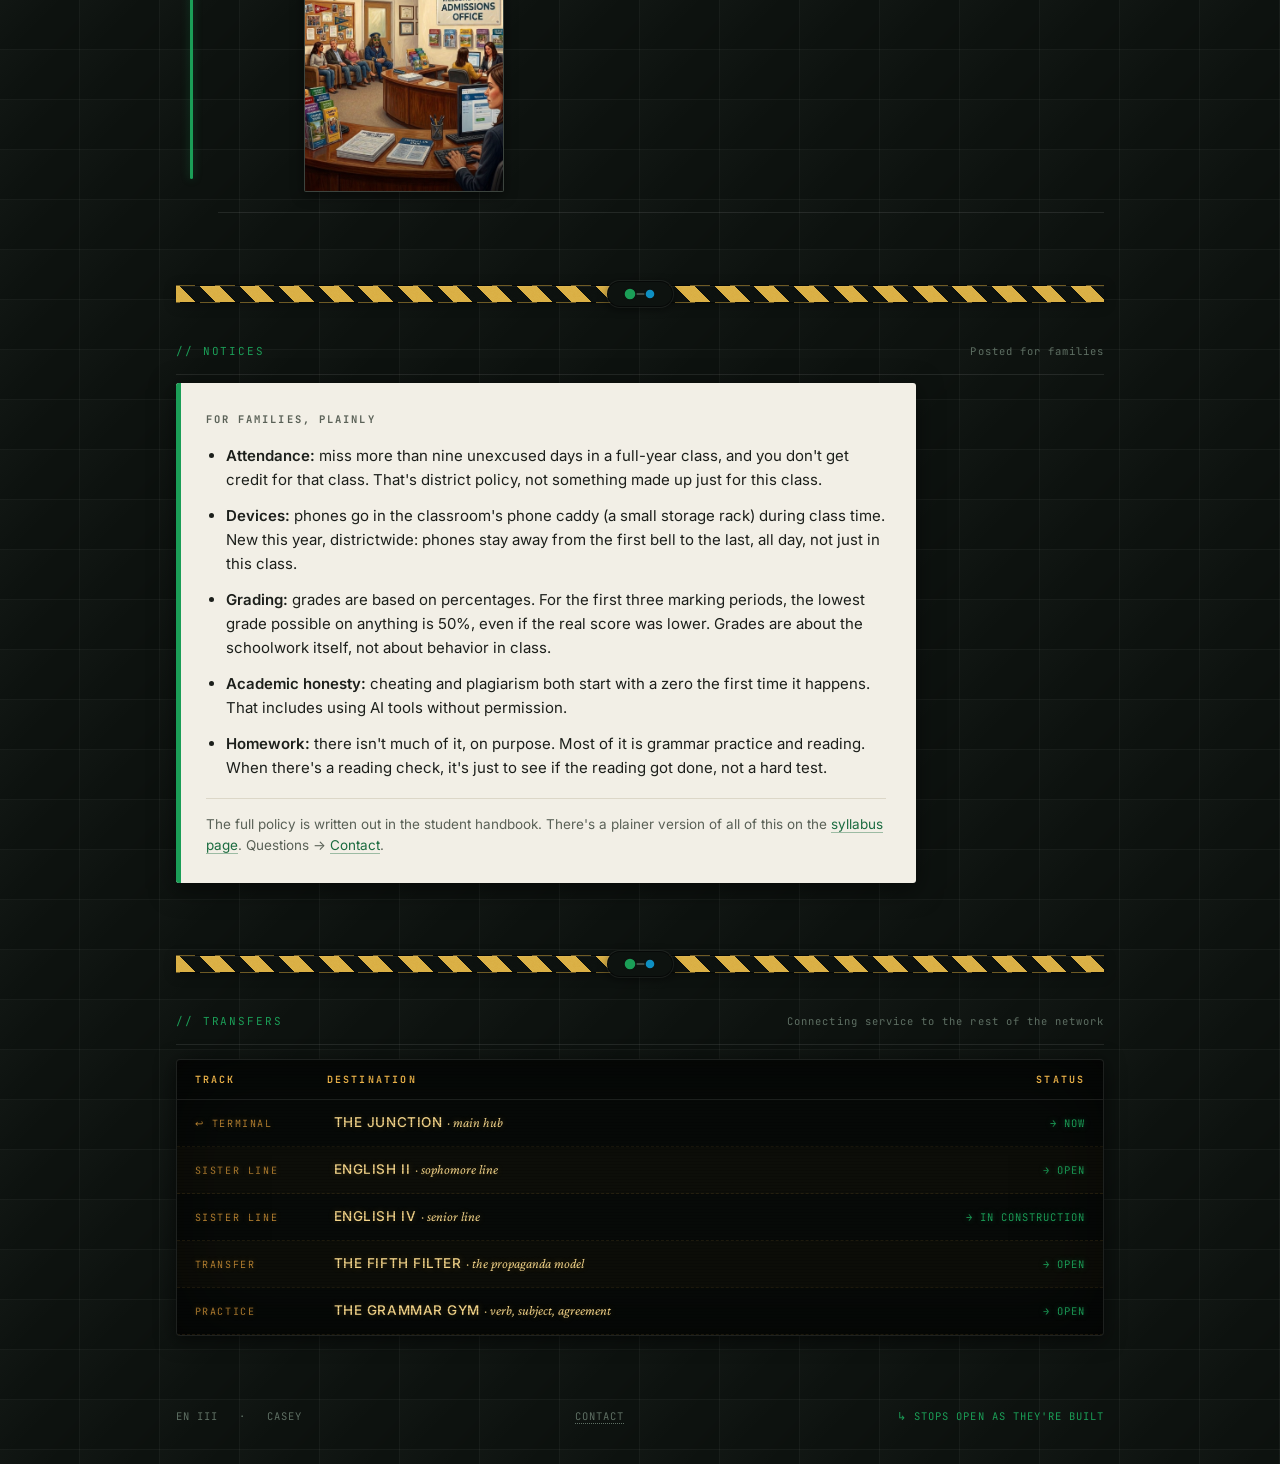
==== commit 6b4836ad: "Home: a train runs the line, the live station's signal pulses, a glint crosses the roundel; Reduce m" ====
--- a/index.html
+++ b/index.html
@@ -79,6 +79,47 @@
 html.hc body::before { display: none; }
 html.rm { --motion: 0; scroll-behavior: auto; }
 html.rm * { animation: none !important; transition: none !important; }
+/* System reduce-motion setting, no choice made with the Reduce motion button:
+   movement stops, glows (.m-gentle) keep going. Pressing it off (html.rm-off)
+   lets everything play. (2026-11-20) */
+@media (prefers-reduced-motion: reduce) {
+  html:not(.rm-off) :not(.m-gentle),
+  html:not(.rm-off) :not(.m-gentle)::before,
+  html:not(.rm-off) :not(.m-gentle)::after {
+    animation-duration: 0.01ms !important;
+    animation-iteration-count: 1 !important;
+    transition-duration: 0.01ms !important;
+    scroll-behavior: auto !important;
+  }
+}
+/* Small touches (2026-11-20): the live station's signal pulses; a train runs
+   down the line, stopping at each station; a glint crosses the roundel. */
+.route .station.is-live::before { animation: lineSignal 2.6s ease-in-out infinite; }
+@keyframes lineSignal {
+  0%, 100% { filter: brightness(1); }
+  50%      { filter: brightness(1.45); }
+}
+.route-train {
+  position: absolute; left: 10px; top: 0; z-index: 3;
+  width: 11px; height: 26px; margin-top: -13px; border-radius: 6px;
+  background: var(--train, #fff);
+  box-shadow: 0 0 10px var(--train, #fff), 0 0 2px rgba(255,255,255,0.9) inset;
+  opacity: 0; pointer-events: none;
+}
+.route-train::before {
+  content: ""; position: absolute; left: 3px; right: 3px; bottom: 4px; height: 4px; border-radius: 2px;
+  background: rgba(255,255,255,0.85);
+}
+@media (max-width: 640px) { .route-train { left: 6px; width: 9px; height: 22px; margin-top: -11px; } }
+.station-entrance .big-bullet { overflow: hidden; }
+.station-entrance .big-bullet::before {
+  content: ""; position: absolute; inset: 0; border-radius: 50%; pointer-events: none;
+  background: linear-gradient(115deg, transparent 38%, rgba(255,255,255,0.28) 50%, transparent 62%) no-repeat;
+  background-size: 250% 100%; background-position: 160% 0;
+  animation: bulletGlint 9s ease-in-out 1.5s infinite;
+}
+@keyframes bulletGlint { 0%, 82% { background-position: 160% 0; } 96%, 100% { background-position: -60% 0; } }
+
 
 * { box-sizing: border-box; margin: 0; padding: 0; }
 html { scroll-behavior: smooth; }
@@ -986,6 +1027,14 @@
       html.classList.toggle(cls, on);
       var b = document.getElementById(map[cls]);
       if (b) b.setAttribute('aria-pressed', on ? 'true' : 'false');
+      // Reduce motion has three states: on (all still), off (all motion, even over a
+      // system reduce-motion setting), or unset, which follows the system: glows stay,
+      // movement stops, and the button reads as half-pressed.
+      if (cls === 'rm'){
+        var v = read('en3-rm');
+        html.classList.toggle('rm-off', v === '0');
+        if (b && v === null && window.matchMedia && window.matchMedia('(prefers-reduced-motion: reduce)').matches) b.setAttribute('aria-pressed', 'mixed');
+      }
     });
   }
   Object.keys(map).forEach(function(cls){
@@ -1032,5 +1081,49 @@
 });
 </script>
 
+<script>
+/* Small touches (2026-11-20): a train runs down the line and stops at each station.
+   Movement, so it runs only when motion is on in full. */
+(function(){
+  function mode(){
+    var v = null; try { v = localStorage.getItem('en3-rm'); } catch(_){}
+    if (v === '1') return 'still';
+    if (v === '0') return 'full';
+    return (window.matchMedia && window.matchMedia('(prefers-reduced-motion: reduce)').matches) ? 'gentle' : 'full';
+  }
+  var live = document.querySelector('.route .station.is-live');
+  if (live) live.classList.add('m-gentle');
+  var route = document.querySelector('.route');
+  if (!route || !Element.prototype.animate) return;
+  var stations = route.querySelectorAll('.station');
+  if (stations.length < 2) return;
+  var train = document.createElement('span');
+  train.className = 'route-train'; train.setAttribute('aria-hidden', 'true');
+  route.appendChild(train);
+  try { train.style.setProperty('--train', getComputedStyle(route, '::before').backgroundColor); } catch(_){}
+  var anim = null;
+  function build(){
+    if (anim) { anim.cancel(); anim = null; }
+    if (mode() !== 'full') return;
+    var top0 = route.getBoundingClientRect().top, ys = [];
+    stations.forEach(function(st){ var r = st.getBoundingClientRect(); ys.push(r.top - top0 + r.height / 2); });
+    var hop = 900, dwell = 650, n = ys.length, run = (n - 1) * (hop + dwell) + dwell, rest = 5000, total = run + rest;
+    var frames = [], t = 0;
+    function at(y, o, time){ frames.push({ transform: 'translateY(' + y.toFixed(1) + 'px)', opacity: o, offset: Math.min(1, time / total), easing: 'ease-in-out' }); }
+    at(ys[0], 0, 0); at(ys[0], 1, 250);
+    for (var i = 0; i < n; i++){
+      t = i * (hop + dwell);
+      if (i) at(ys[i], 1, t);
+      at(ys[i], 1, t + dwell);
+    }
+    at(ys[n - 1], 0, run + 300); at(ys[0], 0, total);
+    anim = train.animate(frames, { duration: total, iterations: Infinity, delay: 1200 });
+  }
+  var rt = null;
+  window.addEventListener('resize', function(){ clearTimeout(rt); rt = setTimeout(build, 200); });
+  document.querySelectorAll('#btn-rm, #btn-reset').forEach(function(b){ b.addEventListener('click', function(){ setTimeout(build, 0); }); });
+  if (document.fonts && document.fonts.ready) document.fonts.ready.then(build); else build();
+})();
+</script>
 </body>
 </html>
